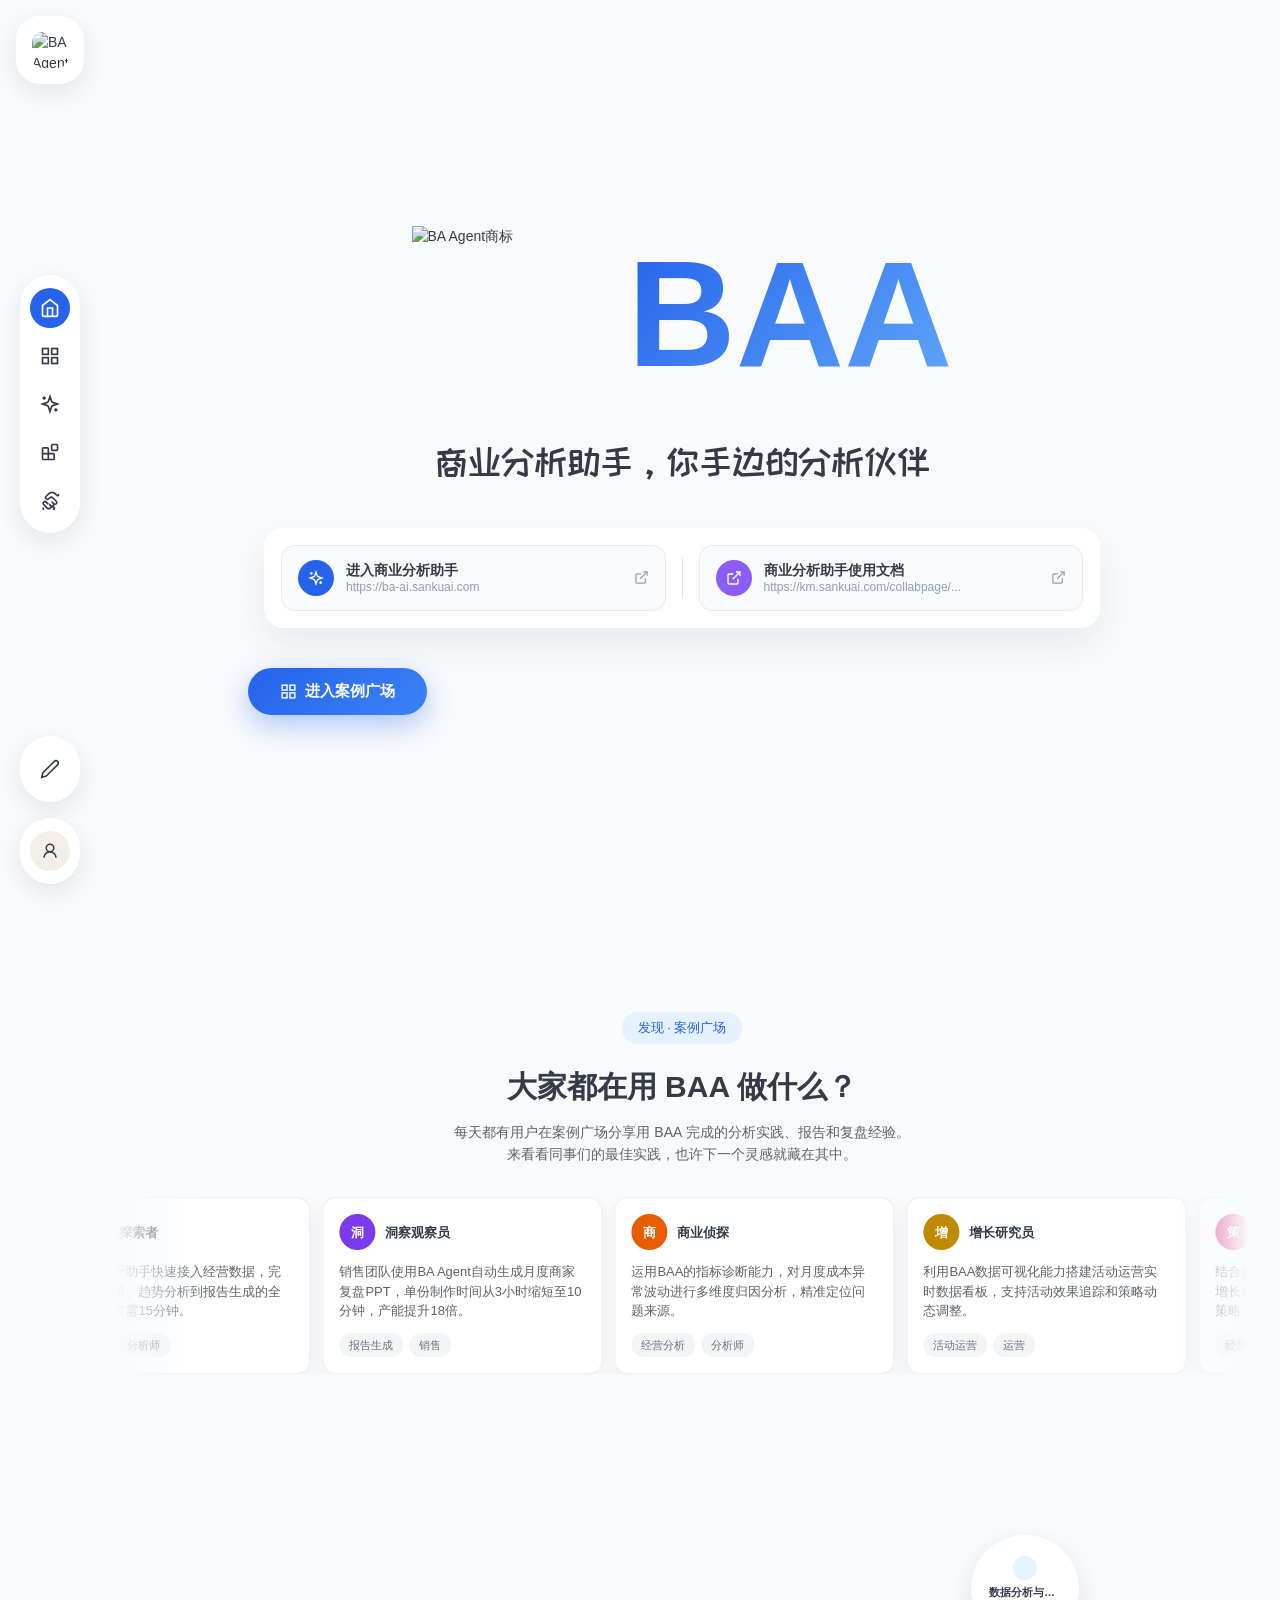
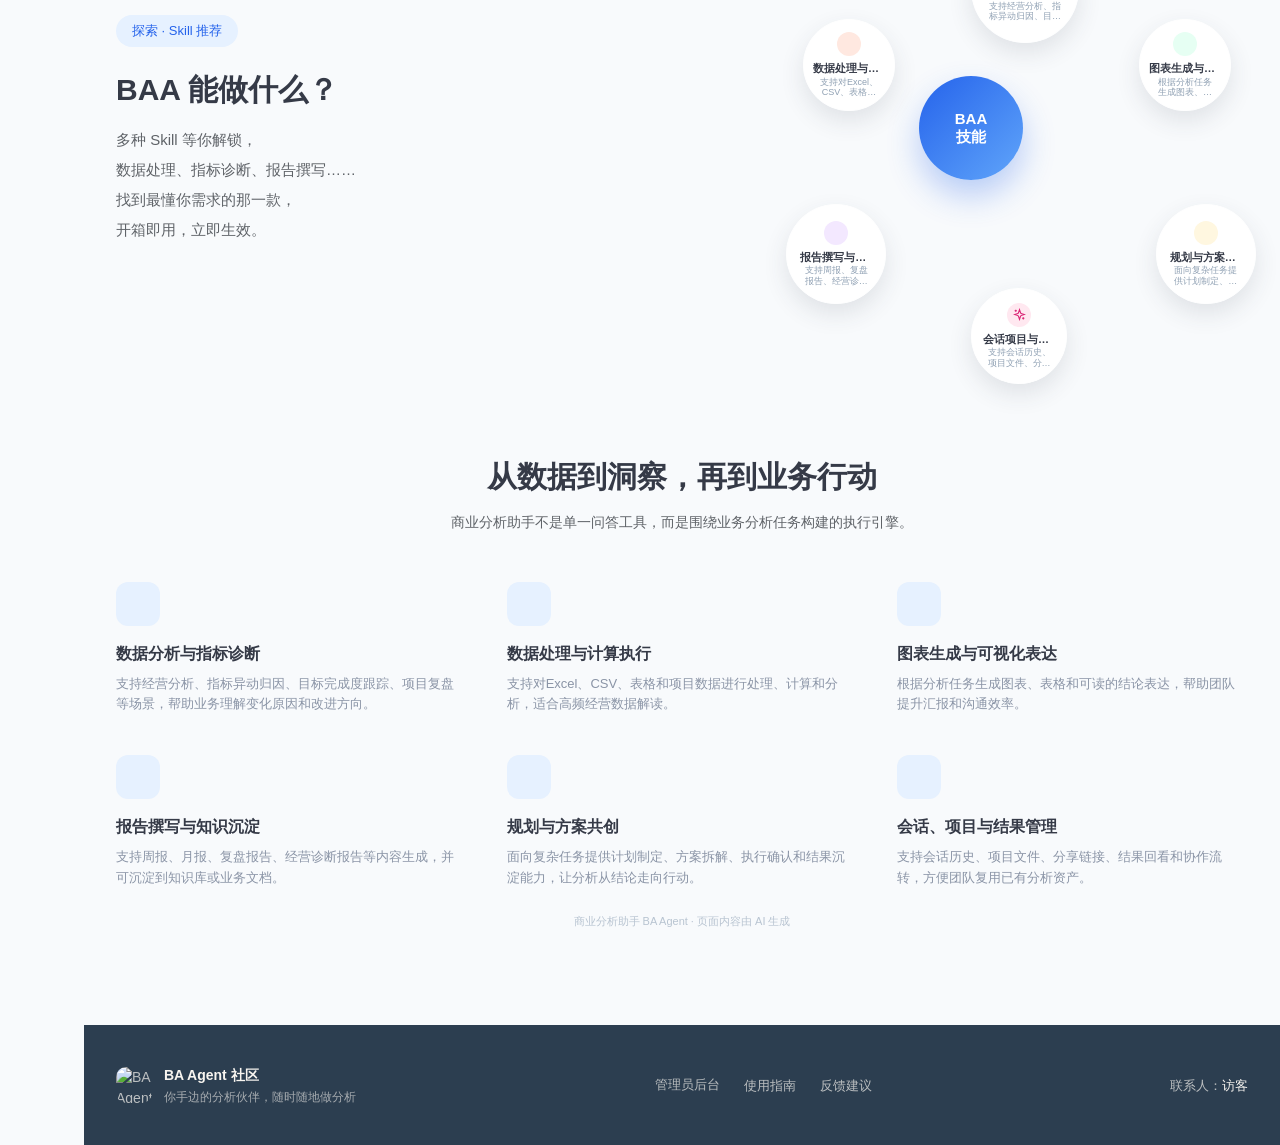
==== ba-agent-community.html @ bbf2e32c "AI社区初版 上传初版无鉴权AI社区，有细节待打磨" ====
<!DOCTYPE html>
<html lang="zh-CN">
<head>
  <meta charset="UTF-8" />
  <meta name="viewport" content="width=device-width, initial-scale=1, maximum-scale=1, user-scalable=no" />
  <title>BA Agent · AI社区</title>
  <link rel="preconnect" href="https://fonts.googleapis.com">
  <link rel="preconnect" href="https://fonts.gstatic.com" crossorigin>
  <link href="https://fonts.googleapis.com/css2?family=ZCOOL+KuaiLe&display=swap" rel="stylesheet">
<style>
*,*::before,*::after{box-sizing:border-box;margin:0;padding:0}
:root{--bg:#F8FAFC;--bg-card:#FAF8F5;--text:#353A47;--text-secondary:#8FA0B3;--text-muted:#B8C4D1;--text-light:#8BA4C0;--text-gray:#5F6368;--text-dark-gray:#8D9DB0;--primary:#2563EB;--primary-hover:#1D4ED8;--primary-light:#E6F1FF;--accent-gold:#E6B388;--border-light:rgba(53,58,71,0.08);--border-input:#DFE4EA;--footer-bg:#2C3E50;--sidebar-w:68px;--sidebar-hover:150px;--max-w:1200px}
html{scroll-behavior:smooth}
body{font-family:-apple-system,BlinkMacSystemFont,'Segoe UI','PingFang SC','Hiragino Sans GB','Microsoft YaHei',sans-serif;background:var(--bg);color:var(--text);min-height:100vh;font-size:14px;line-height:1.5}
a{text-decoration:none;color:inherit}img{max-width:100%;display:block}
button{cursor:pointer;font-family:inherit;border:none;background:none;font-size:inherit;padding:0;color:inherit}
input,select,textarea{font-family:inherit;outline:none}
svg{flex-shrink:0}

/* Sidebar */
.sidebar{position:fixed;left:16px;top:16px;bottom:16px;z-index:50;width:var(--sidebar-w);transition:width .2s cubic-bezier(.4,0,.2,1)}
.sidebar:hover{width:var(--sidebar-hover)}
.sidebar-inner{display:flex;flex-direction:column;height:100%}
.sl-box{display:flex;height:68px;align-items:center;justify-content:center;overflow:hidden;border-radius:24px;border:1px solid #fff;background:#fff;padding:0 12px;box-shadow:0 8px 24px rgba(53,58,71,.1);transition:justify-content .2s}
.sidebar:hover .sl-box{justify-content:flex-start}
.sl-box img{width:36px;height:36px;border-radius:10px;object-fit:cover;flex-shrink:0}
.sl-box span{margin-left:0;max-width:0;overflow:hidden;white-space:nowrap;font-size:14px;font-weight:600;color:var(--text);opacity:0;transition:all .2s cubic-bezier(.4,0,.2,1)}
.sidebar:hover .sl-box span{margin-left:12px;max-width:80px;opacity:1}
.sn-wrap{flex:1;display:flex;align-items:center;padding:0 4px}
.sn-inner{width:100%;border-radius:40px;border:1px solid #fff;background:#fff;padding:8px 4px;box-shadow:0 8px 24px rgba(53,58,71,.1)}
.sn-item{display:flex;height:48px;width:100%;align-items:center;justify-content:center;overflow:hidden;border-radius:999px;padding:0 6px;transition:all .2s cubic-bezier(.4,0,.2,1);cursor:pointer;gap:0}
.sn-item:hover{background:#F3EFE8}
.sidebar:hover .sn-item{justify-content:flex-start;gap:12px}
.sn-ic{display:flex;width:40px;height:40px;flex-shrink:0;align-items:center;justify-content:center;border-radius:999px;transition:all .2s}
.sn-ic.act{background:var(--primary);color:#fff}
.sn-ic.ina{background:transparent;color:var(--text)}
.sn-lb{overflow:hidden;white-space:nowrap;font-size:14px;opacity:0;max-width:0;transition:all .2s cubic-bezier(.4,0,.2,1)}
.sidebar:hover .sn-lb{opacity:1;max-width:86px}
.sn-lb.act{color:var(--text)}
.sn-lb.ina{color:var(--text);opacity:.6}
.sb-bot{padding:12px 4px 0}
.sb-bb{border-radius:999px;border:1px solid #fff;background:#fff;padding:8px;box-shadow:0 8px 24px rgba(53,58,71,.1)}
.sb-bbtn{display:flex;height:48px;width:100%;align-items:center;justify-content:center;overflow:hidden;border-radius:999px;padding:0 6px;transition:all .2s cubic-bezier(.4,0,.2,1);gap:0}
.sb-bbtn:hover{background:#F3EFE8}
.sidebar:hover .sb-bbtn{justify-content:flex-start;gap:12px}
.sb-bic{display:flex;width:40px;height:40px;flex-shrink:0;align-items:center;justify-content:center;border-radius:999px;background:transparent;color:var(--text)}
.sb-blb{overflow:hidden;white-space:nowrap;font-size:14px;color:var(--text);opacity:0;max-width:0;transition:all .2s cubic-bezier(.4,0,.2,1)}
.sidebar:hover .sb-blb{opacity:.6;max-width:86px}
.sb-ub{border-radius:999px;border:1px solid #fff;background:#fff;padding:8px;box-shadow:0 8px 24px rgba(53,58,71,.1)}
.sb-ubtn{display:flex;height:48px;width:100%;align-items:center;justify-content:center;overflow:hidden;border-radius:999px;padding:0 4px;transition:all .2s cubic-bezier(.4,0,.2,1);gap:0}
.sb-ubtn:hover{background:#F3EFE8}
.sidebar:hover .sb-ubtn{justify-content:flex-start;gap:12px}
.sb-uav{display:flex;width:40px;height:40px;flex-shrink:0;align-items:center;justify-content:center;overflow:hidden;border-radius:999px;background:#F3EFE8;color:var(--text)}
.sb-unm{overflow:hidden;white-space:nowrap;font-size:14px;color:var(--text);opacity:0;max-width:0;transition:all .2s cubic-bezier(.4,0,.2,1)}
.sidebar:hover .sb-unm{opacity:1;max-width:86px}

/* Main */
.main{margin-left:calc(var(--sidebar-w) + 16px);min-height:100vh;padding:32px;transition:margin-left .2s cubic-bezier(.4,0,.2,1)}
.sidebar:hover ~ .main,.main.shift{margin-left:calc(var(--sidebar-hover) + 16px)}
.container{max-width:var(--max-w);margin:0 auto}

/* Layout */
.page{display:none}
.page.active{display:block}
#page-home{min-height:100vh;position:relative;margin-left:calc(var(--sidebar-w) + 16px);padding:0 32px 96px;transition:margin-left .2s}
.sidebar:hover ~ #page-home{ margin-left:calc(var(--sidebar-hover) + 16px)}

/* Btn */
.btn{display:inline-flex;align-items:center;gap:8px;height:40px;border-radius:8px;padding:0 16px;font-size:14px;font-weight:500;white-space:nowrap;transition:all .2s;cursor:pointer}
.btn-pri{background:var(--primary);color:#fff}
.btn-pri:hover{background:var(--primary-hover)}
.btn-drk{background:#353A47;color:#fff}
.btn-drk:hover{background:#4A4F5C}
.btn-gh{background:transparent;color:var(--text);border:1px solid var(--border-input)}
.btn-gh:hover{background:#F1F3F6}
.btn-big{height:auto;padding:10px 24px;border-radius:999px}

/* Header */
.hdr{display:flex;align-items:center;min-height:80px;flex-direction:column;gap:16px;margin-bottom:20px;border-radius:16px;padding:24px}
@media(min-width:768px){.hdr{flex-direction:row;justify-content:space-between}}
.hdr-l{flex:1}
.hdr-ac{display:block;height:2px;width:80px;background:var(--primary);margin-bottom:12px;border-radius:1px}
.hdr-title{font-size:24px;font-weight:600;line-height:1.3;color:#2C3E50}
.hdr-sub{font-size:14px;color:var(--text);opacity:.7;margin-top:4px}
.hdr-acts{display:flex;align-items:center;gap:12px;width:100%;max-width:560px}
.sf{position:relative;flex:1;max-width:320px}
.sf input{height:40px;width:100%;border-radius:8px;border:1px solid var(--border-input);background:#fff;padding:0 16px 0 44px;font-size:14px;color:var(--text);transition:all .2s}
.sf input:focus{border-color:rgba(44,62,80,.4)}
.sf input::placeholder{color:var(--text-muted)}
.sf-ic{position:absolute;left:16px;top:50%;transform:translateY(-50%);color:var(--text-dark-gray);pointer-events:none}

/* Banner Row */
.br{display:flex;flex-direction:column;gap:16px;margin-bottom:24px}
@media(min-width:1024px){.br{flex-direction:row}}
.bm{position:relative;height:200px;flex:1;overflow:hidden;border-radius:12px;background:linear-gradient(135deg,#2C3E50,#33465A,#1F2D3A);padding:24px;box-shadow:0 16px 36px rgba(44,62,80,.28)}
@media(min-width:1024px){.bm{flex:0 0 68%}}
.bc{display:flex;align-items:center;height:100%;gap:24px;cursor:pointer}
.bt{display:flex;height:100%;width:60%;flex-direction:column;justify-content:center;gap:10px;padding:8px 0}
.bta{display:inline-flex;width:fit-content;align-items:center;border-radius:20px;background:rgba(255,255,255,.15);padding:4px 12px;font-size:12px;font-weight:500;color:#fff}
.btt{font-size:20px;font-weight:600;line-height:1.4;color:#fff;overflow:hidden;text-overflow:ellipsis;white-space:nowrap}
.bts{font-size:13px;line-height:1.6;color:rgba(255,255,255,.75);overflow:hidden;display:-webkit-box;-webkit-line-clamp:2;-webkit-box-orient:vertical}
.btb{display:inline-flex;align-items:center;gap:6px;height:32px;width:fit-content;border-radius:8px;background:#fff;padding:0 14px;font-size:12px;font-weight:500;color:#2C3E50;transition:all .2s}
.btb:hover{background:rgba(255,255,255,.9)}
.biw{height:100%;width:40%;flex-shrink:0}
.bi{border-radius:8px;width:100%;height:100%;object-fit:cover}
.bnv{position:absolute;top:50%;transform:translateY(-50%);border-radius:999px;background:rgba(255,255,255,.15);padding:8px;color:#fff;opacity:0;transition:all .2s}
.bm:hover .bnv{opacity:1}
.bnv:hover{background:rgba(255,255,255,.25)}
.bds{position:absolute;bottom:12px;left:50%;transform:translateX(-50%);display:flex;gap:6px;align-items:center}
.bd{height:6px;border-radius:999px;transition:all .2s;cursor:pointer}
.bd.act{width:20px;background:#fff}
.bd.ina{width:6px;background:rgba(255,255,255,.4)}
.bempt{display:flex;height:100%;align-items:center;justify-content:center;font-size:14px;color:rgba(255,255,255,.6)}

/* News */
.np{position:relative;height:200px;display:flex;flex-direction:column;overflow:hidden;border-radius:12px;background:var(--bg-card);padding:16px;box-shadow:0 8px 24px rgba(53,58,71,.06)}
@media(min-width:1024px){.np{flex:0 0 32%}}
.nh{display:flex;align-items:center;gap:8px;margin-bottom:8px}
.nh h2{font-size:14px;font-weight:600;color:var(--text)}
.nb{flex:1;display:flex;flex-direction:column;justify-content:space-between;cursor:pointer;transition:opacity .3s;text-align:left;width:100%}
.nt{font-size:13px;font-weight:600;line-height:1.4;color:var(--text);display:-webkit-box;-webkit-line-clamp:2;-webkit-box-orient:vertical;overflow:hidden}
.ns{font-size:11px;line-height:1.6;color:var(--text-secondary);margin-top:6px;display:-webkit-box;-webkit-line-clamp:2;-webkit-box-orient:vertical;overflow:hidden}
.nf{display:flex;align-items:center;justify-content:space-between;margin-top:8px}
.nd{font-size:10px;color:var(--text-muted)}
.nl{display:inline-flex;align-items:center;gap:4px;font-size:11px;font-weight:500;color:var(--primary)}
.nn{position:absolute;top:50%;transform:translateY(-50%);border-radius:999px;background:#fff;padding:6px;color:var(--text-gray);box-shadow:0 4px 12px rgba(53,58,71,.12);opacity:0;transition:all .2s}
.np:hover .nn{opacity:1}
.nn:hover{color:var(--primary)}
.nds{display:flex;align-items:center;justify-content:center;gap:6px;margin-top:8px}
.ndot{height:6px;border-radius:999px;transition:all .2s;cursor:pointer}
.ndot.act{width:20px;background:var(--primary)}
.ndot.ina{width:6px;background:#D8E2EF}
.ndot.ina:hover{background:var(--text-muted)}
.nempt{display:flex;flex:1;align-items:center;justify-content:center;font-size:12px;color:var(--text-light)}

/* Section Card */
.sc{border-radius:16px;background:var(--bg-card);padding:16px;box-shadow:0 8px 24px rgba(53,58,71,.06)}
.sh{display:flex;align-items:center;gap:8px;margin-bottom:12px}
.sh h2{font-size:15px;font-weight:600;color:var(--text)}
.sm{display:inline-flex;align-items:center;gap:4px;font-size:12px;color:var(--text-light);transition:color .2s;cursor:pointer;margin-left:auto}
.sm:hover{color:var(--text-gray)}

/* Audience Tabs */
.at{display:flex;align-items:center;border-bottom:1px solid var(--border-light)}
.atab{position:relative;padding:10px 16px;font-size:14px;font-weight:600;color:var(--text-dark-gray);transition:color .2s;cursor:pointer}
.atab:hover{color:var(--text)}
.atab.act{color:var(--primary)}
.ati{position:absolute;left:0;right:0;bottom:-1px;height:2px;border-radius:999px;background:var(--primary)}

/* Filter Rows */
.fr{display:flex;flex-wrap:wrap;align-items:center;gap:6px;padding:12px 0;border-bottom:1px solid var(--border-light)}
.fl{font-size:12px;color:var(--text-dark-gray);margin-right:4px;flex-shrink:0}
.ft{padding:4px 12px;border-radius:20px;font-size:12px;transition:all .2s;cursor:pointer}
.ft.act{background:var(--primary);color:#fff;border:1px solid transparent}
.ft.ina{border:1px solid rgba(53,58,71,.2);background:var(--bg);color:var(--text)}
.ft.ina:hover{border-color:var(--primary)}
.sr2{display:flex;align-items:center;gap:0;font-size:12px;margin-left:auto}
.sb2{display:inline-flex;align-items:center;gap:4px;padding:4px 10px;border-bottom:2px solid transparent;transition:all .2s;cursor:pointer}
.sb2.act{border-color:var(--primary);color:var(--primary)}
.sb2.ina{border-color:transparent;color:var(--text-dark-gray)}
.sb2.ina:hover{color:var(--text)}
.ss{width:1px;height:16px;background:#E5E5E5}

/* Case Grid */
.cg{display:grid;gap:12px;margin-top:16px}
@media(min-width:640px){.cg{grid-template-columns:repeat(2,1fr)}}
@media(min-width:1280px){.cg{grid-template-columns:repeat(3,1fr)}}
.cc{border-radius:12px;border:1px solid var(--border-light);background:#fff;padding:12px;cursor:pointer;transition:all .2s}
.cc:hover{transform:translateY(-2px);border-color:var(--accent-gold);box-shadow:0 10px 20px rgba(230,179,136,.18)}
.cct{display:flex;align-items:center;justify-content:space-between;gap:8px;margin-bottom:8px}
.crr{display:inline-flex;flex-wrap:wrap;align-items:center;gap:6px;font-size:11px}
.cr{padding:2px 8px;border-radius:999px;font-weight:600}
.ccat{padding:2px 8px;border-radius:999px;font-size:10px;font-weight:500}
.ctit{font-size:15px;font-weight:600;line-height:1.4;color:var(--text);overflow:hidden;display:-webkit-box;-webkit-line-clamp:2;-webkit-box-orient:vertical}
.csum{font-size:12px;line-height:1.5;color:var(--text-secondary);margin-top:6px;overflow:hidden;display:-webkit-box;-webkit-line-clamp:2;-webkit-box-orient:vertical}
.cv{display:inline-block;margin-top:6px;padding:2px 8px;border-radius:999px;font-size:10px;font-weight:500}
.cf{display:flex;align-items:center;justify-content:space-between;margin-top:12px;padding-top:8px;border-top:1px solid #E8EDF3;font-size:11px;color:var(--text-muted)}
.ca{display:inline-flex;align-items:center;gap:6px}
.cav{display:flex;width:24px;height:24px;flex-shrink:0;align-items:center;justify-content:center;border-radius:999px;border:1px solid #E1E7EF;background:#EEF2F7;color:#4F6074;font-size:10px}
.can{color:#6E7F95;overflow:hidden;text-overflow:ellipsis;white-space:nowrap}
.cs2{display:inline-flex;align-items:center;gap:8px}

/* FDE */
.fdel{display:flex;flex-direction:column;gap:16px;margin-top:16px}
.fdec{display:flex;flex-direction:column;overflow:hidden;border-radius:14px;border:1px solid var(--border-light);background:#fff;box-shadow:0 2px 8px rgba(53,58,71,.06);transition:all .2s;cursor:pointer}
.fdec:hover{transform:translateY(-2px);border-color:var(--accent-gold);box-shadow:0 10px 20px rgba(230,179,136,.18)}
@media(min-width:640px){.fdec{flex-direction:row}}
.fdiw{display:flex;flex-shrink:0;align-items:center;justify-content:center;background:#F6F7F9;padding:16px}
@media(min-width:640px){.fdiw{width:420px}}
.fdi{max-height:320px;width:100%;object-fit:contain}
.fdb{display:flex;flex:1;flex-direction:column;justify-content:center;padding:20px}
.fdb h3{font-size:17px;font-weight:600;color:var(--text)}
.fdb p{font-size:13px;line-height:1.6;color:var(--text-secondary);margin-top:8px}

/* Content Sidebar */
.cs{display:grid;grid-template-columns:1fr;gap:16px;margin-top:24px;scroll-margin-top:32px}
@media(min-width:1280px){.cs{grid-template-columns:1fr 280px}}

/* Leaderboard */
.lbt{display:flex;align-items:center;border-radius:10px;background:#F0ECE4;padding:4px;font-size:12px;margin-bottom:12px}
.lbtb{flex:1;padding:6px;text-align:center;border-radius:8px;transition:all .2s;cursor:pointer}
.lbtb.act{background:var(--primary);color:#fff}
.lbtb.ina{color:var(--text-gray)}
.lbtb.ina:hover{color:var(--primary)}
.lbl{display:flex;flex-direction:column;gap:10px}
.lbi{display:flex;align-items:center;gap:10px;padding:6px;border-radius:10px;cursor:pointer;transition:background .2s}
.lbi:hover{background:#fff}
.lbr{display:flex;width:20px;height:20px;flex-shrink:0;align-items:center;justify-content:center;border-radius:999px;font-size:11px;font-weight:600}
.lbr.gold{background:var(--accent-gold);color:#fff}
.lbr.silver{background:var(--text-muted);color:#fff}
.lbr.br{background:#C9A47E;color:#fff}
.lbr.nm{background:#EEF2F7;color:var(--text-dark-gray)}
.lbti{font-size:12px;color:var(--text);overflow:hidden;text-overflow:ellipsis;white-space:nowrap;flex:1;min-width:0}
.lbv{display:inline-flex;align-items:center;gap:4px;font-size:11px;color:var(--text-muted);flex-shrink:0}
.lba{display:flex;width:24px;height:24px;flex-shrink:0;align-items:center;justify-content:center;overflow:hidden;border-radius:999px;border:1px solid #E1E7EF;background:#EEF2F7;font-size:10px;font-weight:600;color:#4F6074}
.lban{font-size:12px;color:var(--text);overflow:hidden;text-overflow:ellipsis;white-space:nowrap;flex:1;min-width:0}

/* Skill */
.skcw{overflow-x:auto;overflow-y:hidden;scrollbar-width:none;position:relative;width:100%}
.skcw::-webkit-scrollbar{display:none}
.skt{display:flex;width:max-content;gap:12px;transition:transform .1s linear}
.skc{width:260px;flex-shrink:0;border-radius:12px;border:1px solid var(--border-light);background:#fff;padding:12px;text-align:left;transition:all .2s;cursor:pointer}
.skc:hover{transform:translateY(-2px);border-color:var(--primary);box-shadow:0 10px 20px rgba(37,99,235,.12)}
.ski{display:flex;width:32px;height:32px;align-items:center;justify-content:center;border-radius:8px}
.skn{font-size:14px;font-weight:600;color:var(--text);margin-top:8px}
.skd{font-size:12px;line-height:1.4;color:var(--text-secondary);margin-top:4px;overflow:hidden;display:-webkit-box;-webkit-line-clamp:2;-webkit-box-orient:vertical}
.skf{display:flex;align-items:center;justify-content:flex-end;margin-top:12px;padding-top:8px;border-top:1px solid #E8EDF3;font-size:11px;color:var(--text-muted)}

/* Plugin */
.psub{text-align:center;font-size:20px;font-weight:600;color:#5F6DFF;margin-bottom:12px}
.prow{display:flex;flex-direction:column;gap:12px}
@media(min-width:640px){.prow{flex-direction:row}}
.pc{flex:1;display:flex;flex-direction:column;border-radius:14px;border:1px solid rgba(53,58,71,.06);background:#fff;padding:20px;box-shadow:0 2px 8px rgba(53,58,71,.06)}
.ph{display:flex;align-items:center;gap:16px}
.piw{display:flex;flex-direction:column;align-items:center;gap:8px;flex-shrink:0}
.pib{display:flex;width:44px;height:44px;align-items:center;justify-content:center;overflow:hidden;border-radius:999px;background:#fff;box-shadow:0 2px 6px rgba(53,58,71,.12)}
.pib img{width:100%;height:100%;object-fit:cover}
.pn{white-space:nowrap;font-size:13px;font-weight:600;color:#2C3E50}
.pts{display:flex;flex:1;flex-wrap:wrap;align-content:center;align-items:center;gap:8px}
.pt{white-space:nowrap;padding:6px 12px;border-radius:20px;font-size:12px;font-weight:500;background:rgba(230,179,136,.15);color:var(--accent-gold-hover)}
.pd{font-size:12px;line-height:1.4;color:#8B95A5;margin-top:12px}
.pb2{margin-top:16px;display:inline-flex;height:36px;width:100%;align-items:center;justify-content:center;border-radius:8px;background:var(--primary);font-size:13px;font-weight:500;color:#fff;transition:background .2s}
.pb2:hover{background:var(--primary-hover)}

/* Cooperation */
.cit{text-align:center;font-size:20px;font-weight:600;color:var(--text);margin-bottom:4px}
.cst{text-align:center;font-size:13px;color:var(--text-secondary);margin-bottom:24px}
.cog{display:grid;grid-template-columns:1fr;gap:16px}
@media(min-width:640px){.cog{grid-template-columns:repeat(2,1fr)}}
@media(min-width:1280px){.cog{grid-template-columns:repeat(4,1fr)}}
.coc{position:relative;border-radius:14px;border:1px solid var(--border-light);background:#fff;padding:32px 16px 16px;transition:all .2s;text-align:center}
.coc:hover{transform:translateY(-2px);box-shadow:0 10px 20px rgba(37,99,235,.1)}
.coc.fed{border-color:var(--primary);box-shadow:0 10px 20px rgba(37,99,235,.1)}
.cot{position:absolute;left:50%;top:0;transform:translate(-50%,-50%);white-space:nowrap;border-radius:999px;background:var(--primary);padding:4px 12px;font-size:11px;font-weight:500;color:#fff}
.coi{margin:0 auto;display:flex;width:40px;height:40px;align-items:center;justify-content:center;border-radius:999px;background:var(--primary-light);color:var(--primary)}
.cotit{font-size:15px;font-weight:600;color:var(--text);margin-top:12px}
.cod{font-size:12px;line-height:1.4;color:var(--text-secondary);margin-top:8px}
.codr{margin-top:16px;padding-top:12px;border-top:1px solid #E8EDF3;display:flex;flex-direction:column;gap:8px}
.cdl{display:flex;align-items:center;justify-content:space-between;font-size:12px}
.cdll{color:var(--text-muted)}
.cdlv{font-weight:500;color:var(--text)}

/* Access */
.asec{margin-top:24px;padding-top:24px;border-top:1px solid #E8EDF3}
.ash{display:flex;align-items:center;gap:8px;margin-bottom:12px}
.ash h3{font-size:14px;font-weight:600;color:var(--text)}
.ag{display:grid;grid-template-columns:1fr;gap:16px}
@media(min-width:768px){.ag{grid-template-columns:repeat(2,1fr)}}
.ac{border-radius:14px;border:1px solid var(--border-light);background:#fff;padding:16px;transition:all .2s}
.ac:hover{transform:translateY(-2px);box-shadow:0 10px 20px rgba(37,99,235,.08)}
.ach{display:flex;align-items:center;gap:10px}
.aci{display:flex;width:36px;height:36px;flex-shrink:0;align-items:center;justify-content:center;border-radius:10px;background:var(--primary-light);color:var(--primary)}
.actit{font-size:16px;font-weight:700;color:var(--text)}
.afl{font-size:11px;font-weight:500;color:var(--text-muted);margin-top:12px}
.afv{font-size:12px;line-height:1.4;color:var(--text-gray);margin-top:4px}
.aft{display:flex;flex-wrap:wrap;gap:6px;margin-top:6px}
.aftg{border-radius:999px;background:var(--bg);padding:4px 10px;font-size:11px;color:var(--text-gray)}

/* Footer */
.fo{display:flex;align-items:center;height:120px;background:var(--footer-bg);padding:0 32px;color:rgba(248,245,240,.7)}
.fi{display:flex;align-items:center;justify-content:space-between;width:100%;max-width:var(--max-w);margin:0 auto}
.fb{display:flex;align-items:center;gap:12px}
.flg{width:36px;height:36px;border-radius:10px;object-fit:cover}
.fbt p:first-child{font-size:14px;font-weight:600;color:#F8F5F0}
.fbt p:last-child{font-size:12px;color:rgba(248,245,240,.6);margin-top:2px}
.flk{display:flex;align-items:center;gap:24px;font-size:13px}
.flk a,.flk button{transition:color .2s;cursor:pointer}
.flk a:hover,.flk button:hover{color:#F8F5F0}
.fct{font-size:13px}
.fct span{color:#F8F5F0}

/* Form */
.fg{margin-bottom:16px}
.fg label{display:block;font-size:14px;font-weight:500;color:var(--text);margin-bottom:6px}
.fg .rq{color:#FF4D4F}
.fg input,.fg textarea,.fg select{width:100%;padding:10px 14px;border:1px solid var(--border-input);border-radius:10px;font-size:14px;color:var(--text);transition:border-color .2s}
.fg input:focus,.fg textarea:focus,.fg select:focus{border-color:var(--primary)}
.fg textarea{min-height:80px;resize:vertical}
.dog{display:flex;flex-wrap:wrap;gap:8px;margin-top:8px}

/* Dialog */
.do{position:fixed;inset:0;background:rgba(0,0,0,.5);z-index:200;display:flex;align-items:center;justify-content:center;opacity:0;pointer-events:none;transition:opacity .3s}
.do.open{opacity:1;pointer-events:auto}
.di{background:#fff;border-radius:16px;max-width:600px;width:90%;max-height:85vh;overflow-y:auto;padding:24px}
.dt{font-size:18px;font-weight:600;color:var(--text);margin-bottom:4px}
.dd{font-size:13px;color:var(--text-secondary);margin-bottom:20px}
.dac{display:flex;gap:12px;margin-top:16px}
.dac button{flex:1;justify-content:center}

/* Loading & Empty */
.load{display:flex;align-items:center;justify-content:center;padding:64px 0;color:var(--text-light);font-size:14px;gap:8px}
.spin{width:20px;height:20px;border:2px solid var(--border);border-top-color:var(--primary);border-radius:50%;animation:sp .8s linear infinite}
@keyframes sp{to{transform:rotate(360deg)}}
.emp{padding:64px 0;text-align:center;font-size:14px;color:var(--text-light)}

/* Animations */
@keyframes ff{0%,100%{transform:rotate(-3deg) scale(1);opacity:.92}50%{transform:rotate(3deg) scale(1.16);opacity:1}}
@keyframes eb{0%,45%,100%{transform:scaleY(1)}50%{transform:scaleY(.12)}60%{transform:scaleY(1)}}
.aff{animation:ff .85s ease-in-out infinite;transform-origin:center bottom}
.aeb{animation:eb 1.6s ease-in-out infinite;transform-origin:center center}

/* Home page */
.home-main{position:relative;z-index:2}
.hm-content{display:flex;min-height:100vh;width:100%;flex-direction:column;align-items:center;justify-content:center;padding-top:40px}
.hm-logo{display:flex;align-items:center;justify-content:center;gap:32px}
@media(min-width:640px){.hm-logo{gap:40px}}
.hm-img{width:128px;height:128px;object-fit:contain;animation:hmf 3.6s ease-in-out infinite}
@media(min-width:640px){.hm-img{width:176px;height:176px}}
@keyframes hmf{0%,100%{transform:translateY(0)}50%{transform:translateY(-14px)}}
.hm-baa{
  font-size:110px;font-weight:900;line-height:1;
  background:linear-gradient(135deg,#2563EB,#60A5FA);
  -webkit-background-clip:text;
  -webkit-text-fill-color:transparent;
  background-clip:text;
  animation:hmf 3.6s ease-in-out infinite;
  animation-delay:.15s;
  font-family:'Arial Rounded MT Bold','PingFang SC',sans-serif
}
@media(min-width:640px){.hm-baa{font-size:150px}}
.hm-tagline{
  margin-top:32px;text-align:center;font-size:30px;color:var(--text);
  font-family:'ZCOOL KuaiLe','PingFang SC','Microsoft YaHei',sans-serif
}
@media(min-width:640px){.hm-tagline{font-size:36px}}
.hm-actions{margin-top:40px;width:100%;max-width:var(--max-w);padding:0 16px}
.hm-card{border-radius:20px;border:1px solid #fff;background:rgba(255,255,255,.8);padding:16px;box-shadow:0 16px 36px rgba(53,58,71,.08);backdrop-filter:blur(4px)}
.hm-card-inner{display:flex;flex-direction:column;gap:12px}
@media(min-width:640px){.hm-card-inner{flex-direction:row;align-items:center;justify-content:space-between;gap:16px}}
.hm-act{display:flex;flex:1;align-items:center;gap:12px;border-radius:14px;border:1px solid var(--border-light);background:var(--bg);padding:14px 16px;text-align:left;transition:all .2s;cursor:pointer}
.hm-act:hover{border-color:var(--primary);background:var(--primary-light)}
.hm-act-icon{display:flex;width:36px;height:36px;flex-shrink:0;align-items:center;justify-content:center;border-radius:999px;color:#fff}
.hm-act-text{min-width:0;flex:1}
.hm-act-text span:first-child{display:block;font-size:14px;font-weight:600;color:var(--text)}
.hm-act-text span:last-child{display:block;font-size:12px;color:var(--text-secondary);overflow:hidden;text-overflow:ellipsis;white-space:nowrap}
.hm-sep{display:none;width:1px;height:40px;background:#E5E5E5}
@media(min-width:640px){.hm-sep{display:block}}
.hm-enter-btn{
  display:inline-flex;align-items:center;gap:8px;margin-top:40px;
  border-radius:999px;
  background:linear-gradient(135deg,#2563EB,#3B82F6);
  padding:14px 32px;
  font-size:15px;font-weight:600;color:#fff;
  box-shadow:0 10px 28px rgba(37,99,235,.35);
  transition:all .2s;cursor:pointer
}
.hm-enter-btn:hover{transform:translateY(-2px);box-shadow:0 14px 32px rgba(37,99,235,.45)}
.hm-section{width:100%;max-width:var(--max-w);padding:112px 0 32px;text-align:center}
.hm-badge{display:inline-flex;align-items:center;border-radius:999px;background:var(--primary-light);padding:6px 16px;font-size:13px;font-weight:500;color:var(--primary)}
.hm-h2{font-size:26px;font-weight:700;color:var(--text);margin-top:20px}
@media(min-width:640px){.hm-h2{font-size:30px}}
.hm-p{margin:12px auto 0;max-width:600px;font-size:14px;line-height:1.6;color:var(--text-gray)}
.hm-case-scroll{position:relative;margin-top:32px;overflow:hidden;-webkit-mask-image:linear-gradient(90deg,transparent 0%,#000 8%,#000 92%,transparent 100%);mask-image:linear-gradient(90deg,transparent 0%,#000 8%,#000 92%,transparent 100%)}
.hm-case-track{display:flex;gap:12px;width:max-content;transition:transform .1s linear}
.hm-cc{width:280px;flex-shrink:0;display:flex;flex-direction:column;border-radius:14px;border:1px solid var(--border-light);background:rgba(255,255,255,.9);padding:16px;text-align:left;box-shadow:0 8px 20px rgba(53,58,71,.06);transition:all .2s;cursor:pointer}
.hm-cc:hover{transform:translateY(-2px);border-color:var(--primary);box-shadow:0 12px 24px rgba(37,99,235,.14)}
.hm-cc-header{display:flex;align-items:center;gap:10px}
.hm-cc-avatar{display:flex;width:36px;height:36px;flex-shrink:0;align-items:center;justify-content:center;border-radius:999px;font-size:13px;font-weight:600;color:#fff}
.hm-cc-name{font-size:13px;font-weight:600;color:var(--text);overflow:hidden;text-overflow:ellipsis;white-space:nowrap;flex:1;min-width:0}
.hm-cc-body{font-size:13px;line-height:1.5;color:var(--text-gray);margin-top:12px;display:-webkit-box;-webkit-line-clamp:3;-webkit-box-orient:vertical;overflow:hidden;flex:1}
.hm-cc-tags{display:flex;flex-wrap:wrap;gap:6px;margin-top:12px}
.hm-cc-tag{border-radius:999px;background:#F3F4F6;padding:4px 10px;font-size:11px;color:#6B7280}

/* Skill orbit */
.hm-skill-section{width:100%;max-width:var(--max-w);padding:112px 0 32px}
.hm-skill-grid{display:grid;grid-template-columns:1fr;align-items:center;gap:40px}
@media(min-width:1024px){.hm-skill-grid{grid-template-columns:1fr 1fr;gap:24px}}
.hm-skill-text{text-align:left}
.hm-skill-body{display:flex;flex-direction:column;gap:6px;margin-top:16px;font-size:15px;line-height:1.6;color:var(--text-gray)}
.hm-orbit{position:relative;margin:0 auto;width:100%;max-width:420px;height:420px}
.hm-orbit-center{position:absolute;left:50%;top:50%;transform:translate(-50%,-50%);display:flex;width:104px;height:104px;flex-direction:column;align-items:center;justify-content:center;border-radius:999px;background:linear-gradient(135deg,#2563EB,#60A5FA);box-shadow:0 16px 32px rgba(37,99,235,.3);color:#fff;text-align:center}
.hm-orbit-center span{font-size:15px;font-weight:700;line-height:1.2}
.hm-orbit-item{position:absolute;display:flex;flex-direction:column;align-items:center;justify-content:center;border-radius:999px;border:1px solid #fff;background:rgba(255,255,255,.95);padding:8px;text-align:center;box-shadow:0 10px 24px rgba(53,58,71,.12);transition:transform .2s;cursor:pointer}
.hm-orbit-item:hover{z-index:10;transform:scale(1.1)!important}
.hm-orbit-icon{display:flex;width:24px;height:24px;flex-shrink:0;align-items:center;justify-content:center;border-radius:999px}
.hm-orbit-name{font-size:11px;font-weight:600;color:var(--text);margin-top:4px;overflow:hidden;text-overflow:ellipsis;white-space:nowrap;max-width:80px;padding:0 4px}
.hm-orbit-desc{font-size:9px;line-height:1.2;color:var(--text-secondary);overflow:hidden;display:-webkit-box;-webkit-line-clamp:2;-webkit-box-orient:vertical;padding:0 6px}

/* Capabilities */
.hm-cap{width:100%;max-width:var(--max-w);padding:64px 0 0}
.hm-cap-grid{display:grid;grid-template-columns:1fr;gap:40px;margin-top:48px}
@media(min-width:640px){.hm-cap-grid{grid-template-columns:repeat(2,1fr)}}
@media(min-width:1024px){.hm-cap-grid{grid-template-columns:repeat(3,1fr)}}
.hm-cap-item{display:flex;flex-direction:column;align-items:flex-start}
.hm-cap-icon{display:flex;width:44px;height:44px;align-items:center;justify-content:center;border-radius:12px;background:var(--primary-light);color:var(--primary)}
.hm-cap-title{font-size:16px;font-weight:600;color:var(--text);margin-top:16px}
.hm-cap-desc{font-size:13px;line-height:1.6;color:#8A94A6;margin-top:8px}
.hm-footnote{margin-top:24px;text-align:center;font-size:11px;color:var(--text-muted)}

/* Responsive */
@media(max-width:768px){
  .sidebar{display:none}
  .main,.page.active{margin-left:0!important;padding:16px!important}
  .hdr{flex-direction:column;align-items:stretch;padding:16px}
  .hdr-acts{flex-direction:column;max-width:100%}
  .sf{max-width:100%}
  .hm-img{width:80px;height:80px}
  .hm-baa{font-size:72px}
  .hm-tagline{font-size:24px}
  #page-home{padding:0 16px 48px}
}
</style>
</head>
<body>

<!-- ===== Icons Sprite (inline SVG) ===== -->
<svg style="display:none" xmlns="http://www.w3.org/2000/svg">
<symbol id="ic-home" viewBox="0 0 24 24" fill="none" stroke="currentColor" stroke-width="2"><path d="m3 9 9-7 9 7v11a2 2 0 0 1-2 2H5a2 2 0 0 1-2-2z"/><polyline points="9 22 9 12 15 12 15 22"/></symbol>
<symbol id="ic-grid" viewBox="0 0 24 24" fill="none" stroke="currentColor" stroke-width="2"><rect x="3" y="3" width="7" height="7"/><rect x="14" y="3" width="7" height="7"/><rect x="3" y="14" width="7" height="7"/><rect x="14" y="14" width="7" height="7"/></symbol>
<symbol id="ic-sparkles" viewBox="0 0 24 24" fill="none" stroke="currentColor" stroke-width="2"><path d="m12 3-1.912 5.813a2 2 0 0 1-1.275 1.275L3 12l5.813 1.912a2 2 0 0 1 1.275 1.275L12 21l1.912-5.813a2 2 0 0 1 1.275-1.275L21 12l-5.813-1.912a2 2 0 0 1-1.275-1.275L12 3Z"/><path d="M5 3v4"/><path d="M19 17v4"/><path d="M3 5h4"/><path d="M17 19h4"/></symbol>
<symbol id="ic-blocks" viewBox="0 0 24 24" fill="none" stroke="currentColor" stroke-width="2"><rect width="7" height="7" x="14" y="3" rx="1"/><path d="M10 21V8a1 1 0 0 0-1-1H4a1 1 0 0 0-1 1v12a1 1 0 0 0 1 1h12a1 1 0 0 0 1-1v-5a1 1 0 0 0-1-1H3"/></symbol>
<symbol id="ic-handshake" viewBox="0 0 24 24" fill="none" stroke="currentColor" stroke-width="2"><path d="m11 17 2 2a1 1 0 1 0 3-3"/><path d="m14 14 2.5 2.5a1 1 0 1 0 3-3l-3.88-3.88a3 3 0 0 0-4.24 0l-.88.88a1 1 0 1 1-3-3l2.81-2.81a5.79 5.79 0 0 1 7.54-.54l.54.54c.6.63 1.32 1.23 2.1 1.74a1 1 0 1 0 1.3-1.48"/><path d="M10 17 7.5 14.5a1 1 0 0 0-3 3l3.88 3.88a3 3 0 0 0 4.24 0l.88-.88a1 1 0 1 1 3 3l-2.81 2.81a5.79 5.79 0 0 1-7.54.54l-.54-.54A7.07 7.07 0 0 1 4 21"/></symbol>
<symbol id="ic-pen" viewBox="0 0 24 24" fill="none" stroke="currentColor" stroke-width="2"><path d="M17 3a2.85 2.83 0 1 1 4 4L7.5 20.5 2 22l1.5-5.5Z"/></symbol>
<symbol id="ic-user" viewBox="0 0 24 24" fill="none" stroke="currentColor" stroke-width="2"><circle cx="12" cy="8" r="5"/><path d="M20 21a8 8 0 0 0-16 0"/></symbol>
<symbol id="ic-search" viewBox="0 0 24 24" fill="none" stroke="currentColor" stroke-width="2"><circle cx="11" cy="11" r="8"/><path d="m21 21-4.35-4.35"/></symbol>
<symbol id="ic-plus" viewBox="0 0 24 24" fill="none" stroke="currentColor" stroke-width="2"><path d="M12 5v14"/><path d="M5 12h14"/></symbol>
<symbol id="ic-mail" viewBox="0 0 24 24" fill="none" stroke="currentColor" stroke-width="2"><rect width="20" height="16" x="2" y="4" rx="2"/><path d="m22 7-8.97 5.7a1.94 1.94 0 0 1-2.06 0L2 7"/></symbol>
<symbol id="ic-chevron-left" viewBox="0 0 24 24" fill="none" stroke="currentColor" stroke-width="2"><path d="m15 18-6-6 6-6"/></symbol>
<symbol id="ic-chevron-right" viewBox="0 0 24 24" fill="none" stroke="currentColor" stroke-width="2"><path d="m9 18 6-6-6-6"/></symbol>
<symbol id="ic-megaphone" viewBox="0 0 24 24" fill="none" stroke="currentColor" stroke-width="2"><path d="m3 11 18-5v12L3 14v-3z"/><path d="M11.6 16.8a3 3 0 1 1-5.8-1.6"/></symbol>
<symbol id="ic-tags" viewBox="0 0 24 24" fill="none" stroke="currentColor" stroke-width="2"><path d="m15 5 6.3 6.3a1 1 0 0 1 0 1.4L10 24"/><path d="M2 11V4a2 2 0 0 1 2-2h7"/></symbol>
<symbol id="ic-trophy" viewBox="0 0 24 24" fill="none" stroke="currentColor" stroke-width="2"><path d="M6 9H4.5a2.5 2.5 0 0 1 0-5H6"/><path d="M18 9h1.5a2.5 2.5 0 0 0 0-5H18"/><path d="M4 22h16"/><path d="M10 14.66V17c0 .55-.47.98-.97 1.21C7.85 18.75 7 20.24 7 22"/><path d="M14 14.66V17c0 .55.47.98.97 1.21C16.15 18.75 17 20.24 17 22"/><path d="M18 2H6v7a6 6 0 0 0 12 0V2Z"/></symbol>
<symbol id="ic-puzzle" viewBox="0 0 24 24" fill="none" stroke="currentColor" stroke-width="2"><path d="M19.439 7.85c-.049.322.059.648.289.878l1.568 1.568c.47.47.706 1.087.706 1.704s-.235 1.233-.706 1.704l-1.611 1.611a.98.98 0 0 1-.837.276c-.47-.07-.802-.48-.968-.925a2.501 2.501 0 1 0-3.214 3.214c.446.166.855.497.925.968a.979.979 0 0 1-.276.837l-1.61 1.611a2.404 2.404 0 0 1-1.705.706 2.404 2.404 0 0 1-1.704-.706l-1.568-1.568a1.026 1.026 0 0 0-.877-.29c-.493.074-.84.504-1.02.968a2.5 2.5 0 1 1-3.237-3.237c.464-.18.894-.527.967-1.02a1.026 1.026 0 0 0-.289-.877l-1.568-1.568A2.404 2.404 0 0 1 1.998 12c0-.617.236-1.234.706-1.704L4.315 8.685a.98.98 0 0 1 .837-.276c.47.07.802.48.968.925a2.501 2.501 0 1 0 3.214-3.214c-.446-.166-.855-.497-.925-.968a.979.979 0 0 1 .276-.837l1.611-1.611a2.404 2.404 0 0 1 1.704-.706c.617 0 1.234.236 1.704.706l1.568 1.568c.23.23.556.338.877.29.493-.074.84-.504 1.02-.969a2.5 2.5 0 1 1 3.237 3.237Z"/></symbol>
<symbol id="ic-workflow" viewBox="0 0 24 24" fill="none" stroke="currentColor" stroke-width="2"><rect width="8" height="8" x="3" y="3" rx="2"/><path d="M7 11v4a2 2 0 0 0 2 2h4"/><rect width="8" height="8" x="13" y="13" rx="2"/></symbol>
<symbol id="ic-message-circle" viewBox="0 0 24 24" fill="none" stroke="currentColor" stroke-width="2"><path d="M7.9 20A9 9 0 1 0 4 16.1L2 22Z"/></symbol>
<symbol id="ic-arrow-right" viewBox="0 0 24 24" fill="none" stroke="currentColor" stroke-width="2"><path d="M5 12h14"/><path d="m12 5 7 7-7 7"/></symbol>
<symbol id="ic-globe" viewBox="0 0 24 24" fill="none" stroke="currentColor" stroke-width="2"><circle cx="12" cy="12" r="10"/><path d="M2 12h20"/><path d="M12 2a15.3 15.3 0 0 1 4 10 15.3 15.3 0 0 1-4 10 15.3 15.3 0 0 1-4-10 15.3 15.3 0 0 1 4-10z"/></symbol>
<symbol id="ic-code2" viewBox="0 0 24 24" fill="none" stroke="currentColor" stroke-width="2"><polyline points="16 18 22 12 16 6"/><polyline points="8 6 2 12 8 18"/></symbol>
<symbol id="ic-box" viewBox="0 0 24 24" fill="none" stroke="currentColor" stroke-width="2"><path d="M21 16V8a2 2 0 0 0-1-1.73l-7-4a2 2 0 0 0-2 0l-7 4A2 2 0 0 0 3 8v8a2 2 0 0 0 1 1.73l7 4a2 2 0 0 0 2 0l7-4A2 2 0 0 0 21 16z"/><polyline points="3.27 6.96 12 12.01 20.73 6.96"/><line x1="12" y1="22.08" x2="12" y2="12"/></symbol>
<symbol id="ic-settings2" viewBox="0 0 24 24" fill="none" stroke="currentColor" stroke-width="2"><circle cx="12" cy="12" r="3"/><path d="M19.4 15a1.65 1.65 0 0 0 .33 1.82l.06.06a2 2 0 0 1 0 2.83 2 2 0 0 1-2.83 0l-.06-.06a1.65 1.65 0 0 0-1.82-.33 1.65 1.65 0 0 0-1 1.51V21a2 2 0 0 1-2 2 2 2 0 0 1-2-2v-.09A1.65 1.65 0 0 0 9 19.4a1.65 1.65 0 0 0-1.82.33l-.06.06a2 2 0 0 1-2.83 0 2 2 0 0 1 0-2.83l.06-.06A1.65 1.65 0 0 0 4.68 15a1.65 1.65 0 0 0-1.51-1H3a2 2 0 0 1-2-2 2 2 0 0 1 2-2h.09A1.65 1.65 0 0 0 4.6 9a1.65 1.65 0 0 0-.33-1.82l-.06-.06a2 2 0 0 1 0-2.83 2 2 0 0 1 2.83 0l.06.06A1.65 1.65 0 0 0 9 4.68a1.65 1.65 0 0 0 1-1.51V3a2 2 0 0 1 2-2 2 2 0 0 1 2 2v.09a1.65 1.65 0 0 0 1 1.51 1.65 1.65 0 0 0 1.82-.33l.06-.06a2 2 0 0 1 2.83 0 2 2 0 0 1 0 2.83l-.06.06A1.65 1.65 0 0 0 19.4 9a1.65 1.65 0 0 0 1.51 1H21a2 2 0 0 1 2 2 2 2 0 0 1-2 2h-.09a1.65 1.65 0 0 0-1.51 1z"/></symbol>
<symbol id="ic-external-link" viewBox="0 0 24 24" fill="none" stroke="currentColor" stroke-width="2"><path d="M15 3h6v6"/><path d="M10 14 21 3"/><path d="M18 13v6a2 2 0 0 1-2 2H5a2 2 0 0 1-2-2V8a2 2 0 0 1 2-2h6"/></symbol>
<symbol id="ic-check-circle" viewBox="0 0 24 24" fill="none" stroke="currentColor" stroke-width="2"><path d="M22 11.08V12a10 10 0 1 1-5.93-9.14"/><polyline points="22 4 12 14.01 9 11.01"/></symbol>
</svg>

<!-- ===== HOME PAGE ===== -->
<div id="page-home" class="page active">
  <div class="home-main">
    <div class="hm-content">
      <div style="max-width:900px;width:100%;padding:0 16px">
        <div class="hm-logo">
          <img class="hm-img" src="https://s3plus.meituan.net/mcopilot-pub/nocode_image/default/image-uv4c6db3i3scr0j80lyher3rtx559y.png" alt="BA Agent商标" />
          <span class="hm-baa">BAA</span>
        </div>
        <p class="hm-tagline">商业分析助手，你手边的分析伙伴</p>
        <div class="hm-actions">
          <div class="hm-card">
            <div class="hm-card-inner">
              <button class="hm-act" onclick="window.open('https://ba-ai.sankuai.com','_blank')">
                <span class="hm-act-icon" style="background:var(--primary)">
                  <svg width="16" height="16"><use href="#ic-sparkles"/></svg>
                </span>
                <span class="hm-act-text">
                  <span>进入商业分析助手</span>
                  <span>https://ba-ai.sankuai.com</span>
                </span>
                <svg width="15" height="15" color="var(--text-secondary)"><use href="#ic-external-link"/></svg>
              </button>
              <span class="hm-sep"></span>
              <button class="hm-act" onclick="window.open('https://km.sankuai.com/collabpage/2712032081','_blank')">
                <span class="hm-act-icon" style="background:#8B5CF6">
                  <svg width="16" height="16"><use href="#ic-external-link"/></svg>
                </span>
                <span class="hm-act-text">
                  <span>商业分析助手使用文档</span>
                  <span>https://km.sankuai.com/collabpage/...</span>
                </span>
                <svg width="15" height="15" color="var(--text-secondary)"><use href="#ic-external-link"/></svg>
              </button>
            </div>
          </div>
        </div>
        <button class="hm-enter-btn" onclick="switchPage('square')">
          <svg width="17" height="17"><use href="#ic-grid"/></svg>
          进入案例广场
        </button>
      </div>
    </div>

    <!-- 大家都用BAA做什么 -->
    <div class="hm-section">
      <span class="hm-badge">发现 · 案例广场</span>
      <h2 class="hm-h2">大家都在用 BAA 做什么？</h2>
      <p class="hm-p">每天都有用户在案例广场分享用 BAA 完成的分析实践、报告和复盘经验。<br>来看看同事们的最佳实践，也许下一个灵感就藏在其中。</p>
      <div class="hm-case-scroll" id="homeCaseCarousel">
        <div class="hm-case-track" id="homeCaseTrack"></div>
      </div>
    </div>

    <!-- BAA能做什么 -->
    <div class="hm-skill-section">
      <div class="hm-skill-grid">
        <div class="hm-skill-text">
          <span class="hm-badge">探索 · Skill 推荐</span>
          <h2 class="hm-h2">BAA 能做什么？</h2>
          <div class="hm-skill-body">
            <p>多种 Skill 等你解锁，</p>
            <p>数据处理、指标诊断、报告撰写……</p>
            <p>找到最懂你需求的那一款，</p>
            <p>开箱即用，立即生效。</p>
          </div>
        </div>
        <div class="hm-orbit" id="skillOrbit"></div>
      </div>
    </div>

    <!-- 产品能力 -->
    <div class="hm-cap">
      <h2 class="hm-h2" style="text-align:center">从数据到洞察，再到业务行动</h2>
      <p class="hm-p" style="text-align:center">商业分析助手不是单一问答工具，而是围绕业务分析任务构建的执行引擎。</p>
      <div class="hm-cap-grid" id="capGrid"></div>
    </div>
    <p class="hm-footnote">商业分析助手 BA Agent · 页面内容由 AI 生成</p>
  </div>
</div>

<!-- ===== SQUARE / 案例广场 PAGE ===== -->
<div id="page-square" class="page">
  <div class="main">
    <div class="container">

      <!-- Header -->
      <header class="hdr">
        <div class="hdr-l">
          <span class="hdr-ac"></span>
          <h1 class="hdr-title">你好，访客</h1>
          <p class="hdr-sub">你手边的分析伙伴，随时随地做分析</p>
        </div>
        <div class="hdr-acts">
          <form class="sf" onsubmit="return handleSearch(event)">
            <svg class="sf-ic" width="18" height="18"><use href="#ic-search"/></svg>
            <input type="text" id="searchInput" placeholder="搜索案例、Skill 的标题、角色或场景" />
          </form>
          <button class="btn btn-pri" onclick="openSubmitDialog()"><svg width="16" height="16"><use href="#ic-plus"/></svg>分享案例</button>
          <button class="btn btn-drk" onclick="handleContactUs()"><svg width="16" height="16"><use href="#ic-mail"/></svg>联系我们</button>
        </div>
      </header>

      <!-- Banner Row -->
      <div class="br">
        <div class="bm">
          <div id="bannerContent" class="bc"></div>
          <div id="bannerEmpty" class="bempt"></div>
          <button class="bnv" style="left:12px" onclick="prevBanner()"><svg width="16" height="16"><use href="#ic-chevron-left"/></svg></button>
          <button class="bnv" style="right:12px" onclick="nextBanner()"><svg width="16" height="16"><use href="#ic-chevron-right"/></svg></button>
          <div class="bds" id="bannerDots"></div>
        </div>
        <div class="np">
          <div class="nh">
            <svg width="15" height="15" color="var(--primary)"><use href="#ic-megaphone"/></svg>
            <h2>最新动态</h2>
          </div>
          <div id="newsContent"></div>
          <button class="nn" style="left:8px" onclick="prevNews()"><svg width="14" height="14"><use href="#ic-chevron-left"/></svg></button>
          <button class="nn" style="right:8px" onclick="nextNews()"><svg width="14" height="14"><use href="#ic-chevron-right"/></svg></button>
          <div class="nds" id="newsDots"></div>
        </div>
      </div>

      <!-- Case Section -->
      <div id="case-section" class="cs">
        <div class="sc">
          <div class="sh">
            <svg width="16" height="16" color="var(--primary)"><use href="#ic-tags"/></svg>
            <h2>案例分类</h2>
            <span class="sm" onclick="alert('全部案例页面（Mock模式）')">查看更多案例→</span>
          </div>
          <div class="at" id="audienceTabs"></div>
          <div id="ceFilterArea">
            <div class="fr">
              <span class="fl">功能视角</span>
              <div id="categoryFilters"></div>
              <div class="sr2" id="sortRow"></div>
            </div>
            <div class="fr">
              <span class="fl">用户视角</span>
              <div id="roleFilters"></div>
            </div>
            <div class="fr">
              <span class="fl">价值视角</span>
              <div id="valueFilters"></div>
            </div>
          </div>
          <div id="caseArea">
            <div class="load" id="caseLoading"><div class="spin"></div>加载中...</div>
            <div class="emp" id="caseEmpty" style="display:none">暂无案例，快去分享第一个案例吧</div>
            <div class="cg" id="caseGrid"></div>
          </div>
        </div>
        <div class="sc">
          <div class="sh">
            <svg width="16" height="16" color="var(--accent-gold)"><use href="#ic-trophy"/></svg>
            <h2>排行榜</h2>
          </div>
          <div class="lbt">
            <div class="lbtb act" onclick="switchLeaderboard('views')" id="lbTab-views">浏览量</div>
            <div class="lbtb ina" onclick="switchLeaderboard('contributors')" id="lbTab-contributors">个人贡献</div>
          </div>
          <div class="lbl" id="leaderboardList"></div>
        </div>
      </div>

      <!-- Skill -->
      <div id="skill-section" class="sc" style="margin-top:24px;scroll-margin-top:32px">
        <div class="sh">
          <svg width="16" height="16" color="var(--primary)"><use href="#ic-sparkles"/></svg>
          <h2>Skill 推荐</h2>
        </div>
        <div class="emp" id="skillEmpty" style="display:none;padding:40px 0">暂无 Skill 推荐</div>
        <div class="skcw" id="skillCarousel" style="display:none"><div class="skt" id="skillTrack"></div></div>
      </div>

      <!-- Plugin -->
      <div id="plugin-section" class="sc" style="margin-top:24px;scroll-margin-top:32px">
        <div class="sh">
          <svg width="16" height="16" color="var(--primary)"><use href="#ic-puzzle"/></svg>
          <h2>插件推荐</h2>
        </div>
        <div class="emp" id="pluginEmpty" style="display:none;padding:40px 0">暂无插件推荐</div>
        <div id="pluginArea" style="display:none">
          <div class="psub">数据在哪里，分析就在哪里</div>
          <div class="prow">
            <div class="pc" id="excelPlugin"></div>
            <div class="pc" id="browserPlugin"></div>
          </div>
        </div>
      </div>

      <!-- Cooperation -->
      <div id="cooperation-section" class="sc" style="margin-top:24px;scroll-margin-top:32px">
        <div class="sh">
          <svg width="16" height="16" color="var(--primary)"><use href="#ic-handshake"/></svg>
          <h2>合作方式</h2>
        </div>
        <div class="cit">多样的能力，满足不同的分析需求</div>
        <div class="cst">从轻量体验到深度嵌入，提供多层次协作方案。</div>
        <div class="cog" id="coopGrid"></div>
        <div class="asec">
          <div class="ash">
            <svg width="16" height="16" color="var(--primary)"><use href="#ic-workflow"/></svg>
            <h3>接入形态</h3>
          </div>
          <div class="ag" id="accessGrid"></div>
        </div>
        <div style="display:flex;justify-content:center;margin-top:24px">
          <button class="btn btn-pri btn-big" onclick="handleContactUs()">
            <svg width="15" height="15"><use href="#ic-message-circle"/></svg>
            合作咨询
          </button>
        </div>
      </div>
    </div>
  </div>
</div>

<!-- ===== Footer (shared) ===== -->
<footer class="fo" id="pageFooter" style="margin-left:calc(var(--sidebar-w) + 16px)">
  <div class="fi">
    <div class="fb">
      <img class="flg" src="https://s3plus.meituan.net/mcopilot-pub/nocode_image/default/image-3e05gvd3rmn4cg9ugxax0agy9dr1lf.png" alt="BA Agent">
      <div class="fbt"><p>BA Agent 社区</p><p>你手边的分析伙伴，随时随地做分析</p></div>
    </div>
    <div class="flk">
      <button onclick="openAdminLogin()">管理员后台</button>
      <a href="#">使用指南</a>
      <a href="#">反馈建议</a>
    </div>
    <div class="fct">联系人：<span>访客</span></div>
  </div>
</footer>

<!-- ===== SIDEBAR (Shared) ===== -->
<div class="sidebar" id="sidebar">
  <div class="sidebar-inner">
    <div class="sl-box">
      <img src="https://s3plus.meituan.net/mcopilot-pub/nocode_image/default/image-3e05gvd3rmn4cg9ugxax0agy9dr1lf.png" alt="BA Agent">
      <span>BA Agent</span>
    </div>
    <div class="sn-wrap">
      <div class="sn-inner">
        <div class="sn-item" data-section="home" onclick="switchPage('home')">
          <span class="sn-ic act" id="navIcon-home"><svg width="20" height="20"><use href="#ic-home"/></svg></span>
          <span class="sn-lb act" id="navLabel-home">首页</span>
        </div>
        <div class="sn-item" data-section="case-section" onclick="switchPage('square')">
          <span class="sn-ic ina" id="navIcon-case-section"><svg width="20" height="20"><use href="#ic-grid"/></svg></span>
          <span class="sn-lb ina" id="navLabel-case-section">案例广场</span>
        </div>
        <div class="sn-item" data-section="skill-section" onclick="switchPage('square','skill-section')">
          <span class="sn-ic ina" id="navIcon-skill-section"><svg width="20" height="20"><use href="#ic-sparkles"/></svg></span>
          <span class="sn-lb ina" id="navLabel-skill-section">Skill 推荐</span>
        </div>
        <div class="sn-item" data-section="plugin-section" onclick="switchPage('square','plugin-section')">
          <span class="sn-ic ina" id="navIcon-plugin-section"><svg width="20" height="20"><use href="#ic-blocks"/></svg></span>
          <span class="sn-lb ina" id="navLabel-plugin-section">插件推荐</span>
        </div>
        <div class="sn-item" data-section="cooperation-section" onclick="switchPage('square','cooperation-section')">
          <span class="sn-ic ina" id="navIcon-cooperation-section"><svg width="20" height="20"><use href="#ic-handshake"/></svg></span>
          <span class="sn-lb ina" id="navLabel-cooperation-section">合作方式</span>
        </div>
      </div>
    </div>
    <div class="sb-bot">
      <div class="sb-bb">
        <div class="sb-bbtn" onclick="openSubmitDialog()">
          <span class="sb-bic"><svg width="20" height="20"><use href="#ic-pen"/></svg></span>
          <span class="sb-blb">投稿案例</span>
        </div>
      </div>
    </div>
    <div style="padding:16px 4px 0">
      <div class="sb-ub">
        <div class="sb-ubtn" onclick="openAdminLogin()">
          <span class="sb-uav"><svg width="18" height="18"><use href="#ic-user"/></svg></span>
          <span class="sb-unm">访客</span>
        </div>
      </div>
    </div>
  </div>
</div>

<!-- ===== Submit Dialog ===== -->
<div class="do" id="submitDialog">
  <div class="di">
    <div class="dt">分享你的案例</div>
    <div class="dd">提交后案例将进入审核，通过后会展示在案例广场</div>
    <form onsubmit="return handleSubmitCase(event)">
      <div class="fg">
        <label>案例标题 <span class="rq">*</span></label>
        <input type="text" id="f-title" placeholder="请输入案例标题" required />
      </div>
      <div class="fg">
        <label>适用场景 <span class="rq">*</span></label>
        <select id="f-audience" required>
          <option value="">请选择适用场景</option>
          <option value="C端用户">C端用户</option>
          <option value="FDE合作">FDE合作</option>
        </select>
      </div>
      <div class="fg">
        <label>案例分类 <span class="rq">*</span></label>
        <select id="f-category" required>
          <option value="">请选择案例分类</option>
          <option value="经营分析">经营分析</option>
          <option value="报告生成">报告生成</option>
          <option value="活动运营">活动运营</option>
          <option value="其他">其他</option>
        </select>
      </div>
      <div class="fg">
        <label>案例价值 <span class="rq">*</span></label>
        <select id="f-value" required>
          <option value="">请选择案例价值</option>
          <option value="效率提升">效率提升</option>
          <option value="成本降低">成本降低</option>
          <option value="趋势洞察">趋势洞察</option>
          <option value="决策辅助">决策辅助</option>
        </select>
      </div>
      <div class="fg">
        <div style="display:flex;justify-content:space-between;align-items:center">
          <label>所属角色 <span class="rq">*</span></label>
          <span style="font-size:12px;color:var(--text-light)"><span id="roleCount">0</span>/3（最多可选 3 个）</span>
        </div>
        <div class="dog" id="submitRoles"></div>
      </div>
      <div class="fg">
        <label>案例摘要 <span class="rq">*</span></label>
        <textarea id="f-summary" placeholder="请输入案例摘要（500 字以内）" maxlength="500" rows="3" required></textarea>
      </div>
      <div class="fg">
        <label>案例链接 <span class="rq">*</span></label>
        <input type="url" id="f-url" placeholder="请输入案例页面链接，如 https://example.com/share/..." required />
      </div>
      <div style="display:grid;gap:16px;grid-template-columns:1fr 1fr">
        <div class="fg">
          <label>作者姓名 <span class="rq">*</span></label>
          <input type="text" id="f-author-name" placeholder="请输入姓名" required />
        </div>
        <div class="fg">
          <label>作者账号 <span class="rq">*</span></label>
          <input type="text" id="f-author-mis" placeholder="请输入账号" required />
        </div>
      </div>
      <div class="dac">
        <button type="button" class="btn btn-gh" onclick="closeSubmitDialog()">取消</button>
        <button type="submit" class="btn btn-drk" id="submitBtn">提交案例</button>
      </div>
    </form>
  </div>
</div>

<!-- ===== Admin Login Dialog ===== -->
<div class="do" id="adminDialog">
  <div class="di" style="max-width:400px">
    <div class="dt">管理员后台登录</div>
    <div class="dd">请输入账号与密码，验证通过后进入管理员后台。</div>
    <form onsubmit="return handleAdminLogin(event)">
      <div class="fg">
        <label>账号</label>
        <input type="text" id="adminMis" placeholder="请输入账号" />
      </div>
      <div class="fg">
        <label>密码</label>
        <input type="password" id="adminPwd" placeholder="请输入密码" />
      </div>
      <button type="submit" class="btn btn-pri btn-big" style="width:100%;height:40px;border-radius:10px;justify-content:center" id="adminLoginBtn">登录</button>
    </form>
  </div>
</div>

<script>
// ===== Mock Data =====
const data = {
  banners: [{ id:1, title:'精选推荐：用BAA做经营分析全链路', summary:'通过商业分析助手快速完成月度经营分析报告，从数据接入、指标诊断到报告生成，全程15分钟即可完成。', cover_url:'', case_id:1, link:'' },{ id:2, title:'销售团队效率提升10倍实战', summary:'销售一键生成月度商家复盘PPT，单份制作时间从3小时缩短至10分钟，产能提升显著。', cover_url:'', case_id:2, link:'' },{ id:3, title:'MCP接入：将分析能力嵌入业务系统', summary:'通过API或MCP形态接入业务流程，实现自动化、标准化和可追溯的分析交付。', cover_url:'', case_id:3, link:'' }],
  newsUpdates: [{ id:1, title:'张三分享了案例「用BAA完成月度经营分析」', summary:'通过BAA快速接入经营数据，完成指标诊断到报告生成全流程。', published_at:'2026-07-15', url:'' },{ id:2, title:'李四点赞了案例「销售复盘PPT自动化」', summary:'销售团队效率提升18倍，一键生成月度商家复盘PPT。', published_at:'2026-07-15', url:'' },{ id:3, title:'王五评论了案例「成本异常波动归因分析」', summary:'多维度归因分析精准定位问题来源。', published_at:'2026-07-14', url:'' },{ id:4, title:'新案例上线：活动运营数据看板搭建', summary:'利用BAA数据可视化能力搭建实时数据看板。', published_at:'2026-07-14', url:'' }],
  cases: [{ id:1, title:'用BAA完成季度经营分析报告', summary:'通过商业分析助手快速接入经营数据，完成从指标诊断、趋势分析到报告生成的全流程，全程仅需15分钟。', category:'经营分析', value:'效率提升', roles:['分析师'], audience:'C端用户', author_name:'张三', author_mis:'zhangsan', view_count:2300, like_count:128 },{ id:2, title:'销售复盘PPT一键自动化生产', summary:'销售团队使用BA Agent自动生成月度商家复盘PPT，单份制作时间从3小时缩短至10分钟，产能提升18倍。', category:'报告生成', value:'效率提升', roles:['销售'], audience:'C端用户', author_name:'李四', author_mis:'lisi', view_count:1800, like_count:96 },{ id:3, title:'成本异常波动归因分析实践', summary:'运用BAA的指标诊断能力，对月度成本异常波动进行多维度归因分析，精准定位问题来源。', category:'经营分析', value:'成本降低', roles:['分析师'], audience:'C端用户', author_name:'王五', author_mis:'wangwu', view_count:1500, like_count:85 },{ id:4, title:'活动运营数据看板搭建', summary:'利用BAA数据可视化能力搭建活动运营实时数据看板，支持活动效果追踪和策略动态调整。', category:'活动运营', value:'趋势洞察', roles:['运营'], audience:'C端用户', author_name:'赵六', author_mis:'zhaoliu', view_count:1200, like_count:72 },{ id:5, title:'用户增长趋势深度分析', summary:'结合多渠道用户数据，运用BAA进行用户增长趋势分析，识别增长瓶颈并制定优化策略。', category:'经营分析', value:'趋势洞察', roles:['产品'], audience:'C端用户', author_name:'陈七', author_mis:'chenqi', view_count:980, like_count:64 },{ id:6, title:'周报自动化生成最佳实践', summary:'将周报模板固化到BAA Skill中，每周一键自动生成部门周报，涵盖关键指标、项目进展和风险预警。', category:'报告生成', value:'效率提升', roles:['运营'], audience:'C端用户', author_name:'刘八', author_mis:'liuba', view_count:870, like_count:58 }],
  skills: [{ id:1, name:'数据分析与指标诊断', description:'支持经营分析、指标异动归因、目标完成度跟踪、项目复盘等场景。', view_count:560, link:'', author_name:'Admin' },{ id:2, name:'数据处理与计算执行', description:'支持对Excel、CSV、表格和项目数据进行处理、计算和分析。', view_count:430, link:'', author_name:'Admin' },{ id:3, name:'图表生成与可视化表达', description:'根据分析任务生成图表、表格和可读的结论表达。', view_count:380, link:'', author_name:'Admin' },{ id:4, name:'报告撰写与知识沉淀', description:'支持周报、复盘报告、经营诊断报告等内容生成和沉淀。', view_count:290, link:'', author_name:'Admin' },{ id:5, name:'规划与方案共创', description:'面向复杂任务提供计划制定、方案拆解、执行确认和结果沉淀能力。', view_count:210, link:'', author_name:'Admin' },{ id:6, name:'会话项目与结果管理', description:'支持会话历史、项目文件、分享链接、结果回看和协作流转。', view_count:180, link:'', author_name:'Admin' }],
  caseRanking: [{ id:1, title:'用BAA完成季度经营分析报告', view_count:2300 },{ id:2, title:'销售复盘PPT一键自动化生产', view_count:1800 },{ id:3, title:'成本异常波动归因分析实践', view_count:1500 },{ id:4, title:'活动运营数据看板搭建', view_count:1200 },{ id:5, title:'用户增长趋势深度分析', view_count:980 }],
  contributorRanking: [{ author_name:'张三', author_mis:'zhangsan', author_avatar:'', total_views:2300, case_count:1 },{ author_name:'李四', author_mis:'lisi', author_avatar:'', total_views:1800, case_count:1 },{ author_name:'王五', author_mis:'wangwu', author_avatar:'', total_views:1500, case_count:1 },{ author_name:'赵六', author_mis:'zhaoliu', author_avatar:'', total_views:1200, case_count:1 },{ author_name:'陈七', author_mis:'chenqi', author_avatar:'', total_views:980, case_count:1 }],
  fdeCards: [{ key:'ppt', title:'PPT', description:'定制化ppt制作，销售一键生成月度商家复盘ppt，单份制作时间从3小时缩短至10分钟。', imageUrl:'https://s3plus.meituan.net/mcopilot-pub/nocode_image/default/IMG_1784010829864_2bc16ada-0651-4b70-9be8-41df7c8edb2b-r67slb38jybebjq8azphzbah90b2t1.jpg' },{ key:'resource', title:'资源管理', description:'资源owner、实际执行方在一个系统内闭环完成分配、过程监控和效果优化全链路。', imageUrl:'https://s3plus.meituan.net/mcopilot-pub/nocode_image/default/image_1784018573801-qq2syasb4mmyajajae8lp1lswcexzp.png' }],
  virtualNames: ['神秘分析师','数据探索者','洞察观察员','商业侦探','增长研究员','策略顾问'],
  virtualColors: ['#2563EB','#0E9F6E','#7C3AED','#E85D04','#C08A00','#DB2777'],
};
const audienceTabs = ['C端用户','FDE合作'];
const categoryTabs = ['全部','经营分析','报告生成','活动运营','其他'];
const roleTabs = ['全部','销售','运营','分析师','产品','业务负责人','其他'];
const valueTabs = ['全部','效率提升','成本降低','趋势洞察','决策辅助'];
const roleOptions = ['运营','产品','分析师','销售','业务负责人','其他'];
const categoryStyles = {'经营分析':'#FF4D4F','报告生成':'#8B5CF6','活动运营':'#FF6B00','其他':'#F59E0B'};
const valueStyles = {'效率提升':'#E8FFF6','成本降低':'#FFF7E0','趋势洞察':'#F3E8FF','决策辅助':'#E6F1FF'};
const valueColors = {'效率提升':'#0E9F6E','成本降低':'#C08A00','趋势洞察':'#7C3AED','决策辅助':'#0B63F6'};
const roleStyles = {'运营':'bg:#E6F1FF c:#0B63F6','产品':'bg:#F3E8FF c:#7C3AED','分析师':'bg:#E8FFF6 c:#0E9F6E','销售':'bg:#FFF7E0 c:#C08A00','业务负责人':'bg:#FFEFE8 c:#E85D04','其他':'bg:#EEF2F7 c:#4F6074'};
const capabilities = [{icon:'ic-bar-chart',title:'数据分析与指标诊断',desc:'支持经营分析、指标异动归因、目标完成度跟踪、项目复盘等场景，帮助业务理解变化原因和改进方向。'},{icon:'ic-calculator',title:'数据处理与计算执行',desc:'支持对Excel、CSV、表格和项目数据进行处理、计算和分析，适合高频经营数据解读。'},{icon:'ic-layers',title:'图表生成与可视化表达',desc:'根据分析任务生成图表、表格和可读的结论表达，帮助团队提升汇报和沟通效率。'},{icon:'ic-file-text',title:'报告撰写与知识沉淀',desc:'支持周报、月报、复盘报告、经营诊断报告等内容生成，并可沉淀到知识库或业务文档。'},{icon:'ic-target',title:'规划与方案共创',desc:'面向复杂任务提供计划制定、方案拆解、执行确认和结果沉淀能力，让分析从结论走向行动。'},{icon:'ic-users',title:'会话、项目与结果管理',desc:'支持会话历史、项目文件、分享链接、结果回看和协作流转，方便团队复用已有分析资产。'}];
const cooperationPlans = [{ key:'trial', icon:'ic-sparkles', tag:null, title:'轻量试用', description:'适合团队快速体验商业分析助手能力。', items:[{label:'适用团队',value:'所有团队'},{label:'典型场景',value:'临时取数、单次报告'},{label:'接入成本',value:'极低'},{label:'交付物',value:'分析结果、文档'}]},{ key:'workflow', icon:'ic-workflow', tag:null, title:'优化工作流', description:'围绕Skill嵌入Agent实现自动化协同。', items:[{label:'适用团队',value:'业务及提效团队'},{label:'典型场景',value:'Agent协同、工作流集成'},{label:'接入成本',value:'较低'},{label:'交付物',value:'Skill配置、集成方案'}]},{ key:'fde', icon:'ic-settings2', tag:'推荐方式', title:'FDE 共建', description:'适合已有明确业务流程的团队。', items:[{label:'适用团队',value:'运营、销售团队'},{label:'典型场景',value:'标准周报、固定复盘'},{label:'接入成本',value:'中等'},{label:'交付物',value:'专属Skill、标准SOP'}]},{ key:'integration', icon:'ic-code2', tag:null, title:'深度集成', description:'通过API/MCP接入业务流程。', items:[{label:'适用团队',value:'产研、数据团队'},{label:'典型场景',value:'自动化分析平台'},{label:'接入成本',value:'较高'},{label:'交付物',value:'API接口、系统集成'}]}];
const accessFormats = [{ key:'web', icon:'ic-globe', title:'Web', positioning:'面向个人和团队的直接使用入口。', scenario:'临时分析、经营诊断、文件分析、报告生成、会话分享。', features:['上手快','适合探索式分析','支持图表、表格结果','适合业务直接使用']},{ key:'skill', icon:'ic-puzzle', title:'Skill', positioning:'把能力封装为可复用的任务技能。', scenario:'在Agent工作流中触发数据分析、报告撰写等。', features:['能嵌入Agent流程','适合标准任务','可沉淀固定提示词','降低重复提问成本']},{ key:'api-mcp', icon:'ic-code2', title:'API与MCP', positioning:'面向系统和开发者的集成方式。', scenario:'业务系统自动发起分析、内部平台调用。', features:['适合系统级重构','支持对接数据权限','构建自动分析能力','MCP接入工作流']},{ key:'fde', icon:'ic-box', title:'FDE', positioning:'面向业务场景的深度共建。', scenario:'高频、强流程约束的业务分析场景（月报等）。', features:['从业务问题出发设计','固化输入分析输出','形成最佳实践','升级为业务工作流']}];

// ===== State =====
let st = {
  currentPage: 'home',
  selectedAudience: 'C端用户', selectedCategory: '全部', selectedRole: '全部', selectedValue: '全部',
  sortMode: 'hot', bannerIndex: 0, newsIndex: 0, leaderboardTab: 'views', submitRoles: [],
};

// ===== Page Switch =====
function switchPage(page, sectionId) {
  st.currentPage = page;
  document.querySelectorAll('.page').forEach(p => p.classList.remove('active'));
  document.getElementById('page-'+page).classList.add('active');
  const sq = page === 'square';
  document.getElementById('pageFooter').style.marginLeft = sq ? 'calc(var(--sidebar-w) + 16px)' : 'calc(var(--sidebar-w) + 16px)';
  // Update nav
  updateNav(page === 'home' ? 'home' : (sectionId || 'case-section'));
  if (sq && sectionId) setTimeout(() => { const el = document.getElementById(sectionId); if(el) el.scrollIntoView({behavior:'smooth',block:'start'}); }, 100);
  if (sq) initSquare();
}

function updateNav(section) {
  document.querySelectorAll('.sn-ic').forEach(i => { i.className = 'sn-ic ina'; });
  document.querySelectorAll('.sn-lb').forEach(i => { i.className = 'sn-lb ina'; });
  const icon = document.getElementById('navIcon-'+section);
  const label = document.getElementById('navLabel-'+section);
  if (icon) icon.className = 'sn-ic act';
  if (label) label.className = 'sn-lb act';
}

// ===== INIT =====
function initSquare() {
  renderAudienceTabs();
  renderCategoryFilters();
  renderRoleFilters();
  renderValueFilters();
  renderSortRow();
  renderBanner();
  renderNews();
  renderCases();
  renderLeaderboard();
  renderSkills();
  renderPlugins();
  renderCooperation();
  renderAccessFormats();
  renderSubmitRoles();
}

function initHome() {
  renderHomeCases();
  renderSkillOrbit();
  renderCapabilities();
}

function getVirtualAuthor(id) {
  const seed = Number(id)||0;
  return { name: data.virtualNames[seed%data.virtualNames.length], color: data.virtualColors[seed%data.virtualColors.length] };
}

function renderHomeCases() {
  const track = document.getElementById('homeCaseTrack');
  const items = data.cases;
  if (!items.length) return;
  const all = [...items,...items,...items];
  track.innerHTML = all.map((c,i) => {
    const va = getVirtualAuthor(c.id);
    return `<div class="hm-cc">
      <div class="hm-cc-header">
        <span class="hm-cc-avatar" style="background:${va.color}">${va.name[0]}</span>
        <span class="hm-cc-name">${va.name}</span>
      </div>
      <div class="hm-cc-body">${c.summary}</div>
      <div class="hm-cc-tags">
        <span class="hm-cc-tag">${c.category}</span>
        ${c.roles.slice(0,2).map(r => `<span class="hm-cc-tag">${r}</span>`).join('')}
      </div>
    </div>`;
  }).join('');
  let pos = 0;
  function anim() {
    pos -= 0.8;
    const g = items.length * 292;
    if (pos <= -g) pos = 0;
    track.style.transform = 'translateX('+pos+'px)';
    track._raf = requestAnimationFrame(anim);
  }
  const cw = document.getElementById('homeCaseCarousel');
  if (track._raf) cancelAnimationFrame(track._raf);
  track._raf = requestAnimationFrame(anim);
  cw.onmouseenter = () => { if(track._raf) cancelAnimationFrame(track._raf); };
  cw.onmouseleave = () => { track._raf = requestAnimationFrame(anim); };
}

function renderSkillOrbit() {
  const el = document.getElementById('skillOrbit');
  const skills = data.skills.slice(0,6);
  const positions = [{t:'4%',l:'50%',s:108,d:'4.2s',dl:'0s'},{t:'24%',l:'10%',s:92,d:'3.6s',dl:'.4s'},{t:'24%',l:'90%',s:92,d:'3.9s',dl:'.2s'},{t:'68%',l:'6%',s:100,d:'4.4s',dl:'.6s'},{t:'68%',l:'94%',s:100,d:'4s',dl:'.3s'},{t:'88%',l:'50%',s:96,d:'3.7s',dl:'.5s'}];
  el.innerHTML = `<div class="hm-orbit-center"><span>BAA</span><span>技能</span></div>`;
  skills.forEach((s,i) => {
    const p = positions[i];
    const icons = ['ic-bar-chart','ic-layers','ic-target','ic-file-text','ic-calculator','ic-sparkles'];
    const bgs = ['bg:#E6F1FF c:#2563EB','bg:#FFE8E0 c:#EA580C','bg:#E6FFF3 c:#0E9F6E','bg:#F3E8FF c:#7C3AED','bg:#FFF7E0 c:#C08A00','bg:#FFE8F0 c:#DB2777'];
    const st2 = bgs[i];
    el.innerHTML += `<div class="hm-orbit-item" style="top:${p.t};left:${p.l};width:${p.s}px;height:${p.s}px;animation:hmf ${p.d} ease-in-out infinite;animation-delay:${p.dl}" onclick="window.open('${s.link||''}','_blank')">
      <span class="hm-orbit-icon" style="background:${st2.split(' ')[0].replace('bg:','')};color:${st2.split('c:')[1]}"><svg width="13" height="13"><use href="#${icons[i]}"/></svg></span>
      <span class="hm-orbit-name">${s.name}</span>
      <span class="hm-orbit-desc">${s.description}</span>
    </div>`;
  });
}

function renderCapabilities() {
  document.getElementById('capGrid').innerHTML = capabilities.map(c =>
    `<div class="hm-cap-item">
      <span class="hm-cap-icon"><svg width="20" height="20"><use href="#${c.icon}"/></svg></span>
      <h3 class="hm-cap-title">${c.title}</h3>
      <p class="hm-cap-desc">${c.desc}</p>
    </div>`
  ).join('');
}

// ===== Audience, Filters, Cases =====
function renderAudienceTabs() {
  const el = document.getElementById('audienceTabs');
  el.innerHTML = audienceTabs.map(t => `<div class="atab ${t===st.selectedAudience?'act':''}" onclick="switchAudience('${t}')">${t}${t===st.selectedAudience?'<span class=ati></span>':''}</div>`).join('');
}
function switchAudience(t) { st.selectedAudience = t; renderAudienceTabs(); document.getElementById('ceFilterArea').style.display = t==='C端用户'?'':'none'; renderCases(); }
function renderCategoryFilters() { document.getElementById('categoryFilters').innerHTML = categoryTabs.map(t => `<span class="ft ${t===st.selectedCategory?'act':'ina'}" onclick="switchCategory('${t}')">${t}</span>`).join(''); }
function renderRoleFilters() { document.getElementById('roleFilters').innerHTML = roleTabs.map(t => `<span class="ft ${t===st.selectedRole?'act':'ina'}" onclick="switchRole('${t}')">${t}</span>`).join(''); }
function renderValueFilters() { document.getElementById('valueFilters').innerHTML = valueTabs.map(t => `<span class="ft ${t===st.selectedValue?'act':'ina'}" onclick="switchValue('${t}')">${t}</span>`).join(''); }
function renderSortRow() {
  document.getElementById('sortRow').innerHTML = `
    <div class="sb2 ${st.sortMode==='hot'?'act':'ina'}" onclick="switchSort('hot')"><span class="${st.sortMode==='hot'?'aff':''}" style="color:${st.sortMode==='hot'?'#FF3B30':'var(--text-dark-gray)'}">🔥</span>最热</div>
    <div class="ss"></div>
    <div class="sb2 ${st.sortMode==='new'?'act':'ina'}" onclick="switchSort('new')"><span class="${st.sortMode==='new'?'aeb':''}" style="color:${st.sortMode==='new'?'#FFC400':'var(--text-dark-gray)'}">👁</span>最新</div>`;
}
function switchCategory(t) { st.selectedCategory=t; renderCategoryFilters(); renderCases(); }
function switchRole(t) { st.selectedRole=t; renderRoleFilters(); renderCases(); }
function switchValue(t) { st.selectedValue=t; renderValueFilters(); renderCases(); }
function switchSort(m) { st.sortMode=m; renderSortRow(); renderCases(); }

function renderCases() {
  const grid = document.getElementById('caseGrid');
  const loading = document.getElementById('caseLoading');
  const empty = document.getElementById('caseEmpty');
  let filtered = data.cases.filter(c => c.audience === st.selectedAudience || st.selectedAudience === 'FDE合作');
  if (st.selectedAudience === 'FDE合作') {
    loading.style.display='none'; empty.style.display='none';
    grid.innerHTML = data.fdeCards.map(c => `<div class="fdec"><div class="fdiw"><img class="fdi" src="${c.imageUrl}" alt="${c.title}"></div><div class="fdb"><h3>${c.title}</h3><p>${c.description}</p></div></div>`).join('');
    return;
  }
  if (st.selectedCategory!=='全部') filtered = filtered.filter(c => c.category===st.selectedCategory);
  if (st.selectedRole!=='全部') filtered = filtered.filter(c => c.roles.includes(st.selectedRole));
  if (st.selectedValue!=='全部') filtered = filtered.filter(c => c.value===st.selectedValue);
  loading.style.display='none';
  if (!filtered.length) { grid.innerHTML=''; empty.style.display='block'; return; }
  empty.style.display='none';
  grid.innerHTML = filtered.map(c => {
    const rs = (c.roles||['分析师']).map(r => { const s=roleStyles[r]||'bg:#EEF2F7 c:#4F6074'; return `<span class="cr" style="background:${s.split(' ')[0].split(':')[1]};color:${s.split('c:')[1]}">${r}</span>`; }).join('');
    return `<div class="cc" onclick="openCase(${c.id})">
      <div class="cct"><div class="crr">${rs}</div><span class="ccat" style="background:${categoryStyles[c.category]||'#64748B'};color:#fff">${c.category}</span></div>
      <div class="ctit">${c.title}</div><div class="csum">${c.summary}</div>
      <span class="cv" style="background:${valueStyles[c.value]||'#EEF2F7'};color:${valueColors[c.value]||'#4F6074'}">${c.value}</span>
      <div class="cf"><span class="ca"><span class="cav">${c.author_name[0]}</span><span class="can">${c.author_name}</span></span><span class="cs2"><span>👁 ${c.view_count}</span><span>❤ ${c.like_count}</span></span></div>
    </div>`;
  }).join('');
}

// ===== Banner =====
function renderBanner() {
  const bs = data.banners;
  if (!bs.length) { document.getElementById('bannerContent').innerHTML=''; document.getElementById('bannerEmpty').textContent='暂无轮播内容'; document.getElementById('bannerPrevBtn').style.display='none'; document.getElementById('bannerNextBtn').style.display='none'; document.getElementById('bannerDots').innerHTML=''; return; }
  const b = bs[st.bannerIndex];
  document.getElementById('bannerContent').innerHTML = `<div class="bt"><span class="bta">精选推荐</span><h2 class="btt">${b.title}</h2><p class="bts">${b.summary}</p><span class="btb" onclick="event.stopPropagation();goBanner(${st.bannerIndex})">查看详情 →</span></div><div class="biw"><img class="bi" src="${b.cover_url||'https://nocode.meituan.com/photo/search?keyword=data,analysis&width=480&height=320'}" alt="${b.title}"></div>`;
  document.getElementById('bannerDots').innerHTML = bs.map((_,i) => `<span class="bd ${i===st.bannerIndex?'act':'ina'}" onclick="event.stopPropagation();st.bannerIndex=${i};renderBanner()"></span>`).join('');
}
function prevBanner() { st.bannerIndex = (st.bannerIndex-1+data.banners.length)%data.banners.length; renderBanner(); }
function nextBanner() { st.bannerIndex = (st.bannerIndex+1)%data.banners.length; renderBanner(); }
function goBanner(i) { const b=data.banners[i]; if(b.case_id) openCase(b.case_id); else if(b.link) window.open(b.link,'_blank'); }
setInterval(()=>{if(data.banners.length)nextBanner()},5000);

// ===== News =====
function renderNews() {
  const ns = data.newsUpdates;
  if (!ns.length) { document.getElementById('newsContent').innerHTML='<div class="nempt">暂无最新动态</div>'; document.getElementById('newsDots').innerHTML=''; return; }
  const n = ns[st.newsIndex];
  document.getElementById('newsContent').innerHTML = `<div class="nb"><div><h3 class="nt">${n.title}</h3><p class="ns">${n.summary}</p></div><div class="nf"><span class="nd">${String(n.published_at||'').slice(0,10)}</span><span class="nl">查看详情 →</span></div></div>`;
  document.getElementById('newsDots').innerHTML = ns.map((_,i) => `<span class="ndot ${i===st.newsIndex?'act':'ina'}" onclick="st.newsIndex=${i};renderNews()"></span>`).join('');
}
function prevNews() { st.newsIndex = (st.newsIndex-1+data.newsUpdates.length)%data.newsUpdates.length; renderNews(); }
function nextNews() { st.newsIndex = (st.newsIndex+1)%data.newsUpdates.length; renderNews(); }
setInterval(()=>{if(data.newsUpdates.length)nextNews()},10000);

// ===== Leaderboard =====
function switchLeaderboard(t) { st.leaderboardTab=t; document.querySelectorAll('.lbtb').forEach(e=>e.className='lbtb '+(e.id==='lbTab-'+t?'act':'ina')); renderLeaderboard(); }
function renderLeaderboard() {
  const list = document.getElementById('leaderboardList');
  if (st.leaderboardTab==='views') {
    const d = data.caseRanking;
    if (!d.length) { list.innerHTML='<div class="emp" style="padding:24px 0">暂无数据</div>'; return; }
    list.innerHTML = d.map((c,i) => `<div class="lbi" onclick="openCase(${c.id})"><span class="lbr ${i===0?'gold':i===1?'silver':i===2?'br':'nm'}">${i+1}</span><span class="lbti">${c.title}</span><span class="lbv">👁 ${c.view_count}</span></div>`).join('');
  } else {
    const d = data.contributorRanking;
    if (!d.length) { list.innerHTML='<div class="emp" style="padding:24px 0">暂无数据</div>'; return; }
    list.innerHTML = d.map((c,i) => `<div class="lbi"><span class="lbr ${i===0?'gold':i===1?'silver':i===2?'br':'nm'}">${i+1}</span><span class="lba">${c.author_name[0]}</span><span class="lban">${c.author_name}</span><span class="lbv">👁 ${c.total_views}</span></div>`).join('');
  }
}

// ===== Skill =====
function renderSkills() {
  if (!data.skills.length) { document.getElementById('skillCarousel').style.display='none'; document.getElementById('skillEmpty').style.display='block'; return; }
  document.getElementById('skillEmpty').style.display='none'; document.getElementById('skillCarousel').style.display='block';
  const bgs = ['#E6F1FF','#FFE8E0','#E6FFF3','#F3E8FF','#FFF7E0','#E0F2FE'];
  const cs = ['#2563EB','#EA580C','#0E9F6E','#7C3AED','#C08A00','#0284C7'];
  const all = [...data.skills,...data.skills,...data.skills];
  document.getElementById('skillTrack').innerHTML = all.map((s,i) => `<div class="skc" onclick="window.open('${s.link||''}','_blank')"><div class="ski" style="background:${bgs[i%bgs.length]};color:${cs[i%cs.length]}">✦</div><div class="skn">${s.name}</div><div class="skd">${s.description}</div><div class="skf">👁 ${s.view_count||0}</div></div>`).join('');
  let pos = 0, running = true;
  (function anim() {
    if (!running) return;
    pos -= 0.5; const g = data.skills.length*272; if (pos <= -g) pos = 0;
    document.getElementById('skillTrack').style.transform = 'translateX('+pos+'px)';
    requestAnimationFrame(anim);
  })();
  const cw = document.getElementById('skillCarousel');
  cw.onmouseenter = () => { running = false; };
  cw.onmouseleave = () => { running = true; requestAnimationFrame(function a(){if(!running)return;pos-=0.5;const g=data.skills.length*272;if(pos<=-g)pos=0;document.getElementById('skillTrack').style.transform='translateX('+pos+'px)';requestAnimationFrame(a);}); };
}

// ===== Plugin =====
function renderPlugins() {
  document.getElementById('pluginArea').style.display=''; document.getElementById('pluginEmpty').style.display='none';
  const ei='https://s3plus.meituan.net/mcopilot-pub/nocode_image/default/image-k0km3udcnxhhii5r24i4ku56qtjjrh.png', bi='https://s3plus.meituan.net/mcopilot-pub/nocode_image/default/image-hb6q4ksjo8ed822ckgvkm2bw69o09v.png';
  document.getElementById('excelPlugin').innerHTML = `<div class="ph"><div class="piw"><div class="pib"><img src="${ei}" alt="Excel"></div><span class="pn">Excel 插件</span></div><div class="pts"><span class="pt">数据可视化</span><span class="pt">趋势分析与归因</span><span class="pt">一键写回表格</span></div></div><p class="pd">「商业分析助手Excel 插件」嵌入Excel右侧面板，无需离开Excel即可完成数据分析，分析结果支持一键返回表格。</p><button class="pb2">立即使用</button>`;
  document.getElementById('browserPlugin').innerHTML = `<div class="ph"><div class="piw"><div class="pib"><img src="${bi}" alt="Browser"></div><span class="pn">浏览器插件</span></div><div class="pts"><span class="pt">仪表盘分析</span><span class="pt">网页对话抓取</span><span class="pt">一键写入学城</span></div></div><p class="pd">「商业分析助手浏览器插件」住在客户日常使用的浏览器中，直接嵌入业务系统（CRM、ERP等），无需切页面、切工具，分析结果支持一键写入学城。</p><button class="pb2">立即使用</button>`;
}

// ===== Cooperation =====
function renderCooperation() {
  document.getElementById('coopGrid').innerHTML = cooperationPlans.map(p => `<div class="coc ${p.tag?'fed':''}">${p.tag?`<span class="cot">${p.tag}</span>`:''}<div class="coi"><svg width="18" height="18"><use href="#${p.icon}"/></svg></div><div class="cotit">${p.title}</div><div class="cod">${p.description}</div><div class="codr">${p.items.map(r=>`<div class="cdl"><span class="cdll">${r.label}</span><span class="cdlv">${r.value}</span></div>`).join('')}</div></div>`).join('');
}
function renderAccessFormats() {
  document.getElementById('accessGrid').innerHTML = accessFormats.map(f => `<div class="ac"><div class="ach"><span class="aci"><svg width="17" height="17"><use href="#${f.icon}"/></svg></span><span class="actit">${f.title}</span></div><div class="afl">适用对象 / 定位</div><div class="afv">${f.positioning}</div><div class="afl">典型场景</div><div class="afv">${f.scenario}</div><div class="afl">核心特性</div><div class="aft">${f.features.map(fe=>`<span class="aftg">${fe}</span>`).join('')}</div></div>`).join('');
}

// ===== Submit Roles =====
function renderSubmitRoles() {
  document.getElementById('submitRoles').innerHTML = roleOptions.map(r => `<span class="ft ${st.submitRoles.includes(r)?'act':'ina'}" onclick="toggleSubmitRole('${r}')">${r}</span>`).join('');
  document.getElementById('roleCount').textContent = st.submitRoles.length;
}
function toggleSubmitRole(r) {
  if (st.submitRoles.includes(r)) st.submitRoles = st.submitRoles.filter(x=>x!==r);
  else if (st.submitRoles.length<3) st.submitRoles.push(r);
  renderSubmitRoles();
}

// ===== Dialogs =====
function openSubmitDialog() { document.getElementById('submitDialog').classList.add('open'); }
function closeSubmitDialog() { document.getElementById('submitDialog').classList.remove('open'); }
function openAdminLogin() { document.getElementById('adminDialog').classList.add('open'); }
function closeAdminLogin() { document.getElementById('adminDialog').classList.remove('open'); }
function handleSubmitCase(e) {
  e.preventDefault();
  document.getElementById('submitBtn').textContent = '提交中...';
  setTimeout(() => { document.getElementById('submitBtn').textContent = '提交案例'; closeSubmitDialog(); alert('提交成功！案例将在审核通过后展示在案例广场。'); }, 500);
  return false;
}
function handleAdminLogin(e) {
  e.preventDefault();
  const mis = document.getElementById('adminMis').value.trim();
  const pwd = document.getElementById('adminPwd').value.trim();
  if (!mis || !pwd) { alert('请输入账号和密码'); return false; }
  if (pwd !== '2345') { alert('密码错误'); return false; }
  document.getElementById('adminLoginBtn').textContent = '验证中...';
  setTimeout(() => { document.getElementById('adminLoginBtn').textContent = '登录'; closeAdminLogin(); alert('验证成功，已进入管理员后台'); }, 500);
  return false;
}

// ===== Misc =====
function openCase(id) { const c=data.cases.find(x=>x.id===id); if(c) alert('打开案例：'+c.title+'\n作者：'+c.author_name+'\n'+c.summary); }
function handleSearch(e) { e.preventDefault(); const q=document.getElementById('searchInput').value.trim(); if(q) alert('搜索"'+q+'"相关结果（Mock模式）'); return false; }
function handleContactUs() { window.open('https://work.weixin.qq.com','_blank'); }
document.querySelectorAll('.do').forEach(o=>{o.addEventListener('click',function(e){if(e.target===this)this.classList.remove('open');});});

// ===== Init Home =====
initHome();
</script>

</body>
</html>
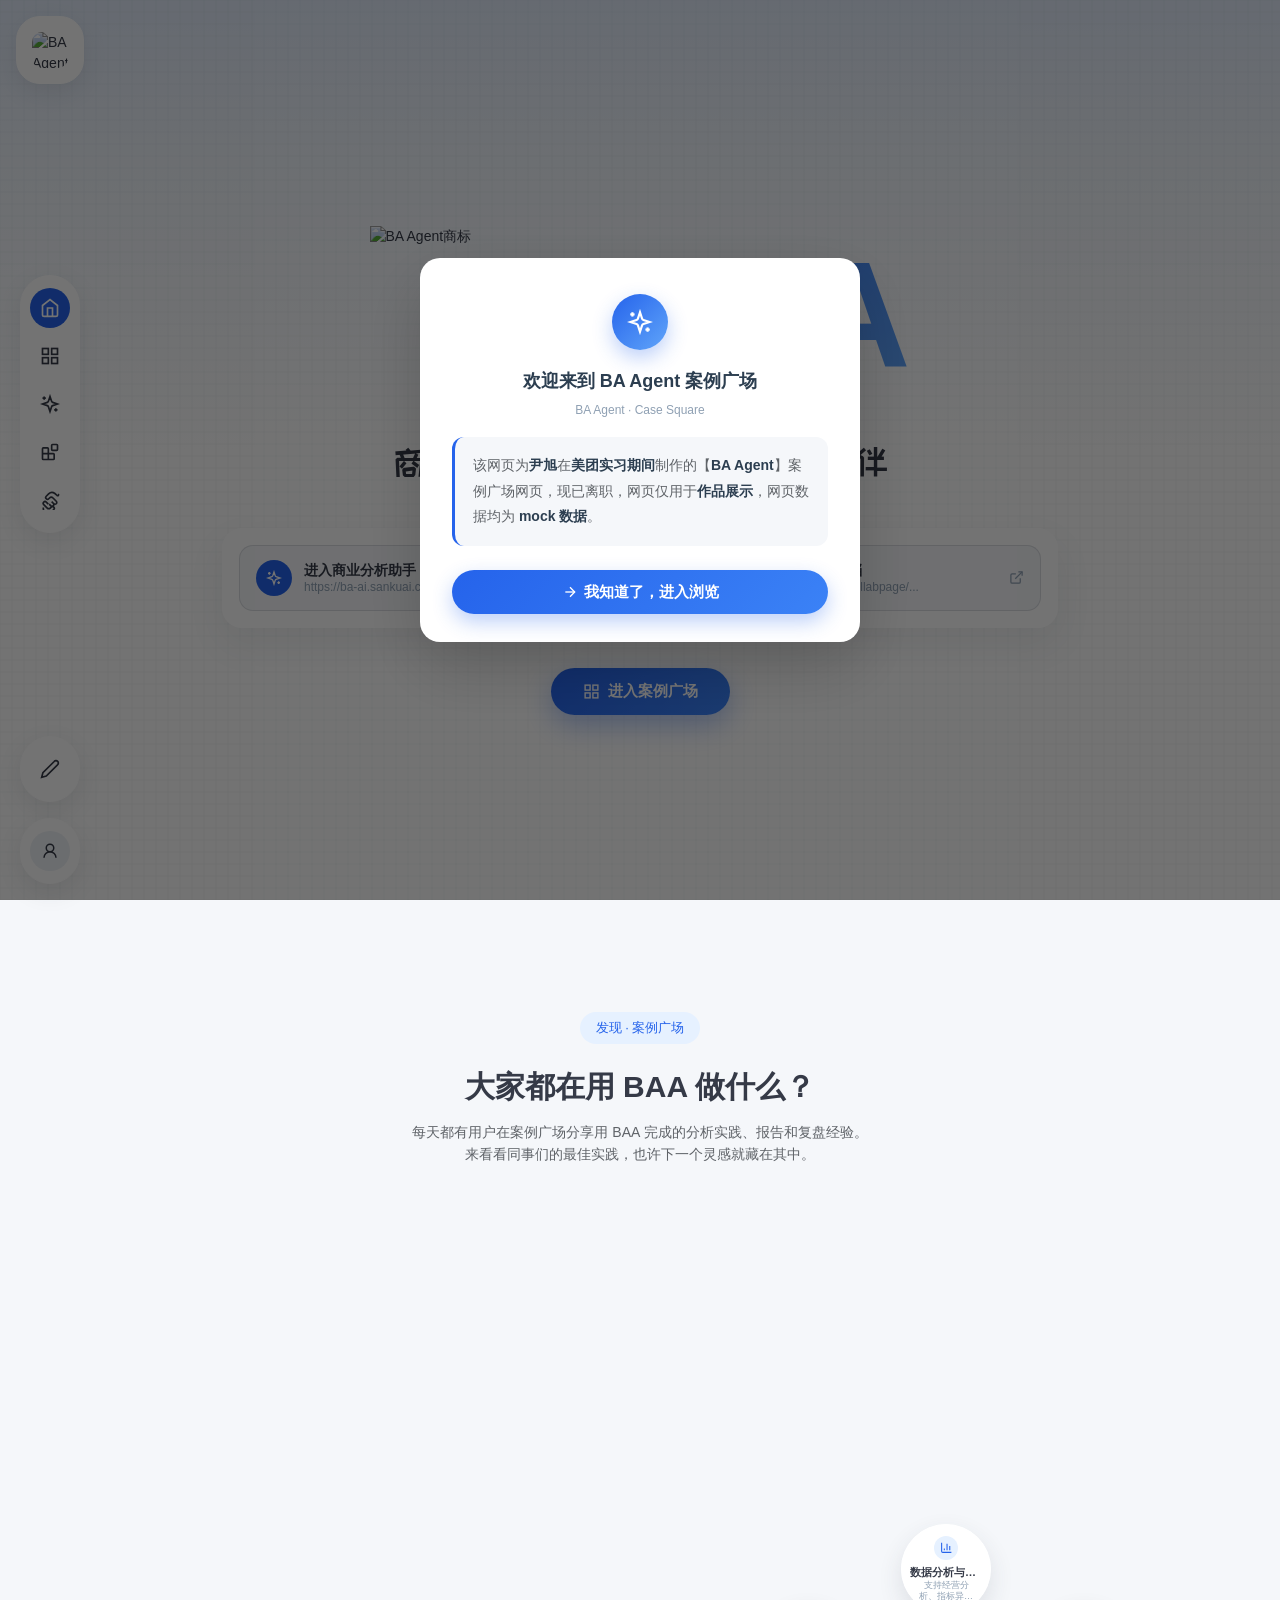
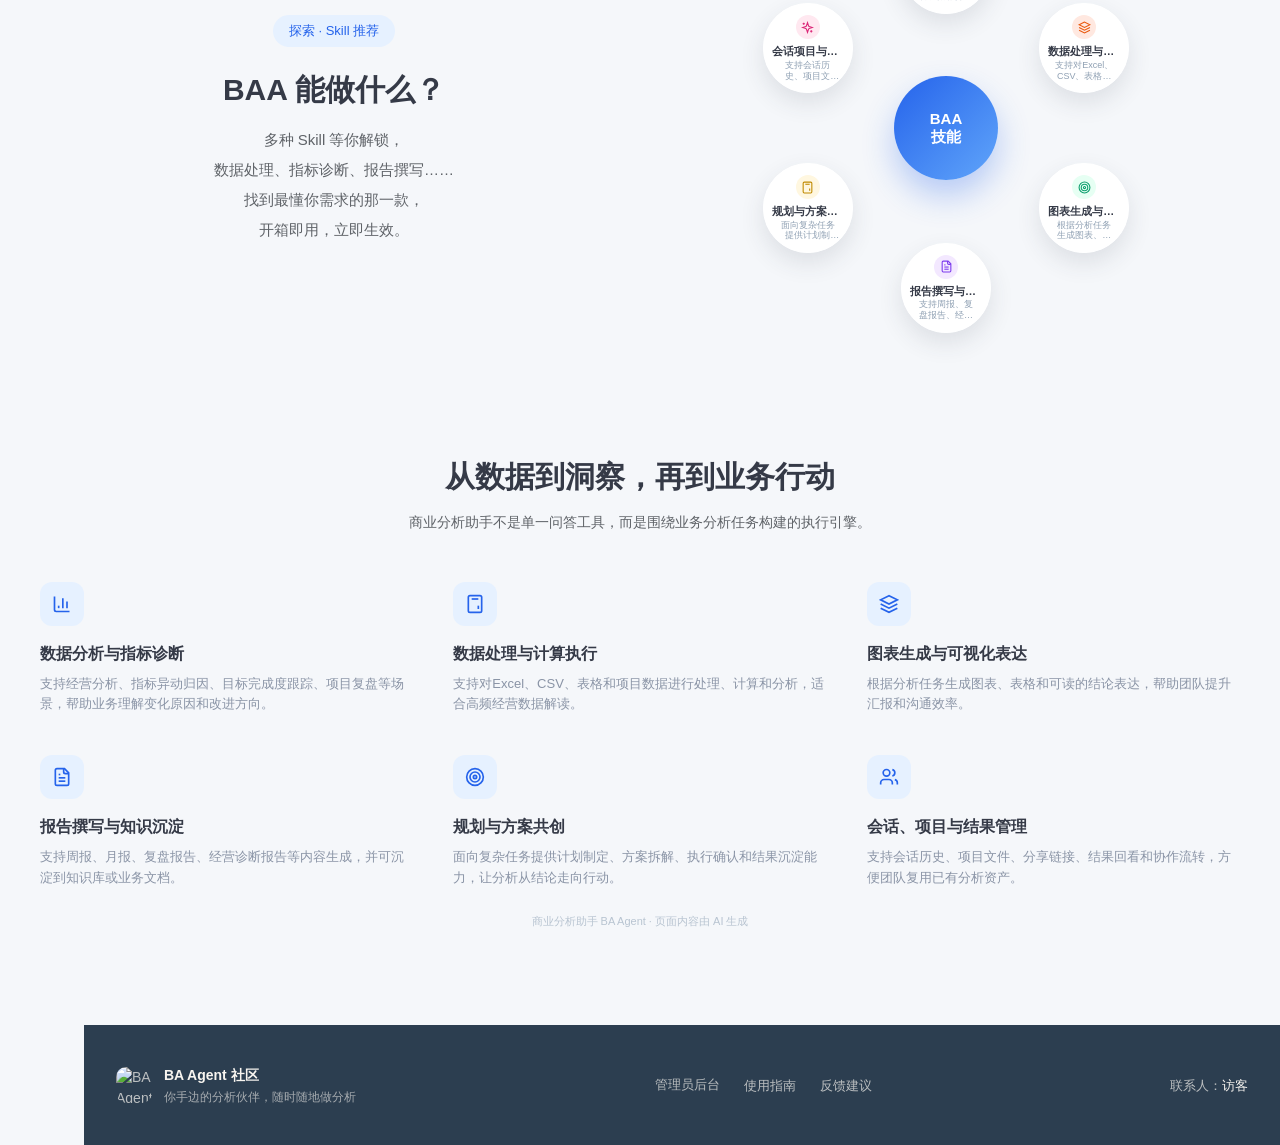
==== commit be3b1da9: "Add files via upload" ====
--- a/ba-agent-community.html
+++ b/ba-agent-community.html
@@ -1,1144 +1,2083 @@
-<!DOCTYPE html>
-<html lang="zh-CN">
-<head>
-  <meta charset="UTF-8" />
-  <meta name="viewport" content="width=device-width, initial-scale=1, maximum-scale=1, user-scalable=no" />
-  <title>BA Agent · AI社区</title>
-  <link rel="preconnect" href="https://fonts.googleapis.com">
-  <link rel="preconnect" href="https://fonts.gstatic.com" crossorigin>
-  <link href="https://fonts.googleapis.com/css2?family=ZCOOL+KuaiLe&display=swap" rel="stylesheet">
-<style>
-*,*::before,*::after{box-sizing:border-box;margin:0;padding:0}
-:root{--bg:#F8FAFC;--bg-card:#FAF8F5;--text:#353A47;--text-secondary:#8FA0B3;--text-muted:#B8C4D1;--text-light:#8BA4C0;--text-gray:#5F6368;--text-dark-gray:#8D9DB0;--primary:#2563EB;--primary-hover:#1D4ED8;--primary-light:#E6F1FF;--accent-gold:#E6B388;--border-light:rgba(53,58,71,0.08);--border-input:#DFE4EA;--footer-bg:#2C3E50;--sidebar-w:68px;--sidebar-hover:150px;--max-w:1200px}
-html{scroll-behavior:smooth}
-body{font-family:-apple-system,BlinkMacSystemFont,'Segoe UI','PingFang SC','Hiragino Sans GB','Microsoft YaHei',sans-serif;background:var(--bg);color:var(--text);min-height:100vh;font-size:14px;line-height:1.5}
-a{text-decoration:none;color:inherit}img{max-width:100%;display:block}
-button{cursor:pointer;font-family:inherit;border:none;background:none;font-size:inherit;padding:0;color:inherit}
-input,select,textarea{font-family:inherit;outline:none}
-svg{flex-shrink:0}
-
-/* Sidebar */
-.sidebar{position:fixed;left:16px;top:16px;bottom:16px;z-index:50;width:var(--sidebar-w);transition:width .2s cubic-bezier(.4,0,.2,1)}
-.sidebar:hover{width:var(--sidebar-hover)}
-.sidebar-inner{display:flex;flex-direction:column;height:100%}
-.sl-box{display:flex;height:68px;align-items:center;justify-content:center;overflow:hidden;border-radius:24px;border:1px solid #fff;background:#fff;padding:0 12px;box-shadow:0 8px 24px rgba(53,58,71,.1);transition:justify-content .2s}
-.sidebar:hover .sl-box{justify-content:flex-start}
-.sl-box img{width:36px;height:36px;border-radius:10px;object-fit:cover;flex-shrink:0}
-.sl-box span{margin-left:0;max-width:0;overflow:hidden;white-space:nowrap;font-size:14px;font-weight:600;color:var(--text);opacity:0;transition:all .2s cubic-bezier(.4,0,.2,1)}
-.sidebar:hover .sl-box span{margin-left:12px;max-width:80px;opacity:1}
-.sn-wrap{flex:1;display:flex;align-items:center;padding:0 4px}
-.sn-inner{width:100%;border-radius:40px;border:1px solid #fff;background:#fff;padding:8px 4px;box-shadow:0 8px 24px rgba(53,58,71,.1)}
-.sn-item{display:flex;height:48px;width:100%;align-items:center;justify-content:center;overflow:hidden;border-radius:999px;padding:0 6px;transition:all .2s cubic-bezier(.4,0,.2,1);cursor:pointer;gap:0}
-.sn-item:hover{background:#F3EFE8}
-.sidebar:hover .sn-item{justify-content:flex-start;gap:12px}
-.sn-ic{display:flex;width:40px;height:40px;flex-shrink:0;align-items:center;justify-content:center;border-radius:999px;transition:all .2s}
-.sn-ic.act{background:var(--primary);color:#fff}
-.sn-ic.ina{background:transparent;color:var(--text)}
-.sn-lb{overflow:hidden;white-space:nowrap;font-size:14px;opacity:0;max-width:0;transition:all .2s cubic-bezier(.4,0,.2,1)}
-.sidebar:hover .sn-lb{opacity:1;max-width:86px}
-.sn-lb.act{color:var(--text)}
-.sn-lb.ina{color:var(--text);opacity:.6}
-.sb-bot{padding:12px 4px 0}
-.sb-bb{border-radius:999px;border:1px solid #fff;background:#fff;padding:8px;box-shadow:0 8px 24px rgba(53,58,71,.1)}
-.sb-bbtn{display:flex;height:48px;width:100%;align-items:center;justify-content:center;overflow:hidden;border-radius:999px;padding:0 6px;transition:all .2s cubic-bezier(.4,0,.2,1);gap:0}
-.sb-bbtn:hover{background:#F3EFE8}
-.sidebar:hover .sb-bbtn{justify-content:flex-start;gap:12px}
-.sb-bic{display:flex;width:40px;height:40px;flex-shrink:0;align-items:center;justify-content:center;border-radius:999px;background:transparent;color:var(--text)}
-.sb-blb{overflow:hidden;white-space:nowrap;font-size:14px;color:var(--text);opacity:0;max-width:0;transition:all .2s cubic-bezier(.4,0,.2,1)}
-.sidebar:hover .sb-blb{opacity:.6;max-width:86px}
-.sb-ub{border-radius:999px;border:1px solid #fff;background:#fff;padding:8px;box-shadow:0 8px 24px rgba(53,58,71,.1)}
-.sb-ubtn{display:flex;height:48px;width:100%;align-items:center;justify-content:center;overflow:hidden;border-radius:999px;padding:0 4px;transition:all .2s cubic-bezier(.4,0,.2,1);gap:0}
-.sb-ubtn:hover{background:#F3EFE8}
-.sidebar:hover .sb-ubtn{justify-content:flex-start;gap:12px}
-.sb-uav{display:flex;width:40px;height:40px;flex-shrink:0;align-items:center;justify-content:center;overflow:hidden;border-radius:999px;background:#F3EFE8;color:var(--text)}
-.sb-unm{overflow:hidden;white-space:nowrap;font-size:14px;color:var(--text);opacity:0;max-width:0;transition:all .2s cubic-bezier(.4,0,.2,1)}
-.sidebar:hover .sb-unm{opacity:1;max-width:86px}
-
-/* Main */
-.main{margin-left:calc(var(--sidebar-w) + 16px);min-height:100vh;padding:32px;transition:margin-left .2s cubic-bezier(.4,0,.2,1)}
-.sidebar:hover ~ .main,.main.shift{margin-left:calc(var(--sidebar-hover) + 16px)}
-.container{max-width:var(--max-w);margin:0 auto}
-
-/* Layout */
-.page{display:none}
-.page.active{display:block}
-#page-home{min-height:100vh;position:relative;margin-left:calc(var(--sidebar-w) + 16px);padding:0 32px 96px;transition:margin-left .2s}
-.sidebar:hover ~ #page-home{ margin-left:calc(var(--sidebar-hover) + 16px)}
-
-/* Btn */
-.btn{display:inline-flex;align-items:center;gap:8px;height:40px;border-radius:8px;padding:0 16px;font-size:14px;font-weight:500;white-space:nowrap;transition:all .2s;cursor:pointer}
-.btn-pri{background:var(--primary);color:#fff}
-.btn-pri:hover{background:var(--primary-hover)}
-.btn-drk{background:#353A47;color:#fff}
-.btn-drk:hover{background:#4A4F5C}
-.btn-gh{background:transparent;color:var(--text);border:1px solid var(--border-input)}
-.btn-gh:hover{background:#F1F3F6}
-.btn-big{height:auto;padding:10px 24px;border-radius:999px}
-
-/* Header */
-.hdr{display:flex;align-items:center;min-height:80px;flex-direction:column;gap:16px;margin-bottom:20px;border-radius:16px;padding:24px}
-@media(min-width:768px){.hdr{flex-direction:row;justify-content:space-between}}
-.hdr-l{flex:1}
-.hdr-ac{display:block;height:2px;width:80px;background:var(--primary);margin-bottom:12px;border-radius:1px}
-.hdr-title{font-size:24px;font-weight:600;line-height:1.3;color:#2C3E50}
-.hdr-sub{font-size:14px;color:var(--text);opacity:.7;margin-top:4px}
-.hdr-acts{display:flex;align-items:center;gap:12px;width:100%;max-width:560px}
-.sf{position:relative;flex:1;max-width:320px}
-.sf input{height:40px;width:100%;border-radius:8px;border:1px solid var(--border-input);background:#fff;padding:0 16px 0 44px;font-size:14px;color:var(--text);transition:all .2s}
-.sf input:focus{border-color:rgba(44,62,80,.4)}
-.sf input::placeholder{color:var(--text-muted)}
-.sf-ic{position:absolute;left:16px;top:50%;transform:translateY(-50%);color:var(--text-dark-gray);pointer-events:none}
-
-/* Banner Row */
-.br{display:flex;flex-direction:column;gap:16px;margin-bottom:24px}
-@media(min-width:1024px){.br{flex-direction:row}}
-.bm{position:relative;height:200px;flex:1;overflow:hidden;border-radius:12px;background:linear-gradient(135deg,#2C3E50,#33465A,#1F2D3A);padding:24px;box-shadow:0 16px 36px rgba(44,62,80,.28)}
-@media(min-width:1024px){.bm{flex:0 0 68%}}
-.bc{display:flex;align-items:center;height:100%;gap:24px;cursor:pointer}
-.bt{display:flex;height:100%;width:60%;flex-direction:column;justify-content:center;gap:10px;padding:8px 0}
-.bta{display:inline-flex;width:fit-content;align-items:center;border-radius:20px;background:rgba(255,255,255,.15);padding:4px 12px;font-size:12px;font-weight:500;color:#fff}
-.btt{font-size:20px;font-weight:600;line-height:1.4;color:#fff;overflow:hidden;text-overflow:ellipsis;white-space:nowrap}
-.bts{font-size:13px;line-height:1.6;color:rgba(255,255,255,.75);overflow:hidden;display:-webkit-box;-webkit-line-clamp:2;-webkit-box-orient:vertical}
-.btb{display:inline-flex;align-items:center;gap:6px;height:32px;width:fit-content;border-radius:8px;background:#fff;padding:0 14px;font-size:12px;font-weight:500;color:#2C3E50;transition:all .2s}
-.btb:hover{background:rgba(255,255,255,.9)}
-.biw{height:100%;width:40%;flex-shrink:0}
-.bi{border-radius:8px;width:100%;height:100%;object-fit:cover}
-.bnv{position:absolute;top:50%;transform:translateY(-50%);border-radius:999px;background:rgba(255,255,255,.15);padding:8px;color:#fff;opacity:0;transition:all .2s}
-.bm:hover .bnv{opacity:1}
-.bnv:hover{background:rgba(255,255,255,.25)}
-.bds{position:absolute;bottom:12px;left:50%;transform:translateX(-50%);display:flex;gap:6px;align-items:center}
-.bd{height:6px;border-radius:999px;transition:all .2s;cursor:pointer}
-.bd.act{width:20px;background:#fff}
-.bd.ina{width:6px;background:rgba(255,255,255,.4)}
-.bempt{display:flex;height:100%;align-items:center;justify-content:center;font-size:14px;color:rgba(255,255,255,.6)}
-
-/* News */
-.np{position:relative;height:200px;display:flex;flex-direction:column;overflow:hidden;border-radius:12px;background:var(--bg-card);padding:16px;box-shadow:0 8px 24px rgba(53,58,71,.06)}
-@media(min-width:1024px){.np{flex:0 0 32%}}
-.nh{display:flex;align-items:center;gap:8px;margin-bottom:8px}
-.nh h2{font-size:14px;font-weight:600;color:var(--text)}
-.nb{flex:1;display:flex;flex-direction:column;justify-content:space-between;cursor:pointer;transition:opacity .3s;text-align:left;width:100%}
-.nt{font-size:13px;font-weight:600;line-height:1.4;color:var(--text);display:-webkit-box;-webkit-line-clamp:2;-webkit-box-orient:vertical;overflow:hidden}
-.ns{font-size:11px;line-height:1.6;color:var(--text-secondary);margin-top:6px;display:-webkit-box;-webkit-line-clamp:2;-webkit-box-orient:vertical;overflow:hidden}
-.nf{display:flex;align-items:center;justify-content:space-between;margin-top:8px}
-.nd{font-size:10px;color:var(--text-muted)}
-.nl{display:inline-flex;align-items:center;gap:4px;font-size:11px;font-weight:500;color:var(--primary)}
-.nn{position:absolute;top:50%;transform:translateY(-50%);border-radius:999px;background:#fff;padding:6px;color:var(--text-gray);box-shadow:0 4px 12px rgba(53,58,71,.12);opacity:0;transition:all .2s}
-.np:hover .nn{opacity:1}
-.nn:hover{color:var(--primary)}
-.nds{display:flex;align-items:center;justify-content:center;gap:6px;margin-top:8px}
-.ndot{height:6px;border-radius:999px;transition:all .2s;cursor:pointer}
-.ndot.act{width:20px;background:var(--primary)}
-.ndot.ina{width:6px;background:#D8E2EF}
-.ndot.ina:hover{background:var(--text-muted)}
-.nempt{display:flex;flex:1;align-items:center;justify-content:center;font-size:12px;color:var(--text-light)}
-
-/* Section Card */
-.sc{border-radius:16px;background:var(--bg-card);padding:16px;box-shadow:0 8px 24px rgba(53,58,71,.06)}
-.sh{display:flex;align-items:center;gap:8px;margin-bottom:12px}
-.sh h2{font-size:15px;font-weight:600;color:var(--text)}
-.sm{display:inline-flex;align-items:center;gap:4px;font-size:12px;color:var(--text-light);transition:color .2s;cursor:pointer;margin-left:auto}
-.sm:hover{color:var(--text-gray)}
-
-/* Audience Tabs */
-.at{display:flex;align-items:center;border-bottom:1px solid var(--border-light)}
-.atab{position:relative;padding:10px 16px;font-size:14px;font-weight:600;color:var(--text-dark-gray);transition:color .2s;cursor:pointer}
-.atab:hover{color:var(--text)}
-.atab.act{color:var(--primary)}
-.ati{position:absolute;left:0;right:0;bottom:-1px;height:2px;border-radius:999px;background:var(--primary)}
-
-/* Filter Rows */
-.fr{display:flex;flex-wrap:wrap;align-items:center;gap:6px;padding:12px 0;border-bottom:1px solid var(--border-light)}
-.fl{font-size:12px;color:var(--text-dark-gray);margin-right:4px;flex-shrink:0}
-.ft{padding:4px 12px;border-radius:20px;font-size:12px;transition:all .2s;cursor:pointer}
-.ft.act{background:var(--primary);color:#fff;border:1px solid transparent}
-.ft.ina{border:1px solid rgba(53,58,71,.2);background:var(--bg);color:var(--text)}
-.ft.ina:hover{border-color:var(--primary)}
-.sr2{display:flex;align-items:center;gap:0;font-size:12px;margin-left:auto}
-.sb2{display:inline-flex;align-items:center;gap:4px;padding:4px 10px;border-bottom:2px solid transparent;transition:all .2s;cursor:pointer}
-.sb2.act{border-color:var(--primary);color:var(--primary)}
-.sb2.ina{border-color:transparent;color:var(--text-dark-gray)}
-.sb2.ina:hover{color:var(--text)}
-.ss{width:1px;height:16px;background:#E5E5E5}
-
-/* Case Grid */
-.cg{display:grid;gap:12px;margin-top:16px}
-@media(min-width:640px){.cg{grid-template-columns:repeat(2,1fr)}}
-@media(min-width:1280px){.cg{grid-template-columns:repeat(3,1fr)}}
-.cc{border-radius:12px;border:1px solid var(--border-light);background:#fff;padding:12px;cursor:pointer;transition:all .2s}
-.cc:hover{transform:translateY(-2px);border-color:var(--accent-gold);box-shadow:0 10px 20px rgba(230,179,136,.18)}
-.cct{display:flex;align-items:center;justify-content:space-between;gap:8px;margin-bottom:8px}
-.crr{display:inline-flex;flex-wrap:wrap;align-items:center;gap:6px;font-size:11px}
-.cr{padding:2px 8px;border-radius:999px;font-weight:600}
-.ccat{padding:2px 8px;border-radius:999px;font-size:10px;font-weight:500}
-.ctit{font-size:15px;font-weight:600;line-height:1.4;color:var(--text);overflow:hidden;display:-webkit-box;-webkit-line-clamp:2;-webkit-box-orient:vertical}
-.csum{font-size:12px;line-height:1.5;color:var(--text-secondary);margin-top:6px;overflow:hidden;display:-webkit-box;-webkit-line-clamp:2;-webkit-box-orient:vertical}
-.cv{display:inline-block;margin-top:6px;padding:2px 8px;border-radius:999px;font-size:10px;font-weight:500}
-.cf{display:flex;align-items:center;justify-content:space-between;margin-top:12px;padding-top:8px;border-top:1px solid #E8EDF3;font-size:11px;color:var(--text-muted)}
-.ca{display:inline-flex;align-items:center;gap:6px}
-.cav{display:flex;width:24px;height:24px;flex-shrink:0;align-items:center;justify-content:center;border-radius:999px;border:1px solid #E1E7EF;background:#EEF2F7;color:#4F6074;font-size:10px}
-.can{color:#6E7F95;overflow:hidden;text-overflow:ellipsis;white-space:nowrap}
-.cs2{display:inline-flex;align-items:center;gap:8px}
-
-/* FDE */
-.fdel{display:flex;flex-direction:column;gap:16px;margin-top:16px}
-.fdec{display:flex;flex-direction:column;overflow:hidden;border-radius:14px;border:1px solid var(--border-light);background:#fff;box-shadow:0 2px 8px rgba(53,58,71,.06);transition:all .2s;cursor:pointer}
-.fdec:hover{transform:translateY(-2px);border-color:var(--accent-gold);box-shadow:0 10px 20px rgba(230,179,136,.18)}
-@media(min-width:640px){.fdec{flex-direction:row}}
-.fdiw{display:flex;flex-shrink:0;align-items:center;justify-content:center;background:#F6F7F9;padding:16px}
-@media(min-width:640px){.fdiw{width:420px}}
-.fdi{max-height:320px;width:100%;object-fit:contain}
-.fdb{display:flex;flex:1;flex-direction:column;justify-content:center;padding:20px}
-.fdb h3{font-size:17px;font-weight:600;color:var(--text)}
-.fdb p{font-size:13px;line-height:1.6;color:var(--text-secondary);margin-top:8px}
-
-/* Content Sidebar */
-.cs{display:grid;grid-template-columns:1fr;gap:16px;margin-top:24px;scroll-margin-top:32px}
-@media(min-width:1280px){.cs{grid-template-columns:1fr 280px}}
-
-/* Leaderboard */
-.lbt{display:flex;align-items:center;border-radius:10px;background:#F0ECE4;padding:4px;font-size:12px;margin-bottom:12px}
-.lbtb{flex:1;padding:6px;text-align:center;border-radius:8px;transition:all .2s;cursor:pointer}
-.lbtb.act{background:var(--primary);color:#fff}
-.lbtb.ina{color:var(--text-gray)}
-.lbtb.ina:hover{color:var(--primary)}
-.lbl{display:flex;flex-direction:column;gap:10px}
-.lbi{display:flex;align-items:center;gap:10px;padding:6px;border-radius:10px;cursor:pointer;transition:background .2s}
-.lbi:hover{background:#fff}
-.lbr{display:flex;width:20px;height:20px;flex-shrink:0;align-items:center;justify-content:center;border-radius:999px;font-size:11px;font-weight:600}
-.lbr.gold{background:var(--accent-gold);color:#fff}
-.lbr.silver{background:var(--text-muted);color:#fff}
-.lbr.br{background:#C9A47E;color:#fff}
-.lbr.nm{background:#EEF2F7;color:var(--text-dark-gray)}
-.lbti{font-size:12px;color:var(--text);overflow:hidden;text-overflow:ellipsis;white-space:nowrap;flex:1;min-width:0}
-.lbv{display:inline-flex;align-items:center;gap:4px;font-size:11px;color:var(--text-muted);flex-shrink:0}
-.lba{display:flex;width:24px;height:24px;flex-shrink:0;align-items:center;justify-content:center;overflow:hidden;border-radius:999px;border:1px solid #E1E7EF;background:#EEF2F7;font-size:10px;font-weight:600;color:#4F6074}
-.lban{font-size:12px;color:var(--text);overflow:hidden;text-overflow:ellipsis;white-space:nowrap;flex:1;min-width:0}
-
-/* Skill */
-.skcw{overflow-x:auto;overflow-y:hidden;scrollbar-width:none;position:relative;width:100%}
-.skcw::-webkit-scrollbar{display:none}
-.skt{display:flex;width:max-content;gap:12px;transition:transform .1s linear}
-.skc{width:260px;flex-shrink:0;border-radius:12px;border:1px solid var(--border-light);background:#fff;padding:12px;text-align:left;transition:all .2s;cursor:pointer}
-.skc:hover{transform:translateY(-2px);border-color:var(--primary);box-shadow:0 10px 20px rgba(37,99,235,.12)}
-.ski{display:flex;width:32px;height:32px;align-items:center;justify-content:center;border-radius:8px}
-.skn{font-size:14px;font-weight:600;color:var(--text);margin-top:8px}
-.skd{font-size:12px;line-height:1.4;color:var(--text-secondary);margin-top:4px;overflow:hidden;display:-webkit-box;-webkit-line-clamp:2;-webkit-box-orient:vertical}
-.skf{display:flex;align-items:center;justify-content:flex-end;margin-top:12px;padding-top:8px;border-top:1px solid #E8EDF3;font-size:11px;color:var(--text-muted)}
-
-/* Plugin */
-.psub{text-align:center;font-size:20px;font-weight:600;color:#5F6DFF;margin-bottom:12px}
-.prow{display:flex;flex-direction:column;gap:12px}
-@media(min-width:640px){.prow{flex-direction:row}}
-.pc{flex:1;display:flex;flex-direction:column;border-radius:14px;border:1px solid rgba(53,58,71,.06);background:#fff;padding:20px;box-shadow:0 2px 8px rgba(53,58,71,.06)}
-.ph{display:flex;align-items:center;gap:16px}
-.piw{display:flex;flex-direction:column;align-items:center;gap:8px;flex-shrink:0}
-.pib{display:flex;width:44px;height:44px;align-items:center;justify-content:center;overflow:hidden;border-radius:999px;background:#fff;box-shadow:0 2px 6px rgba(53,58,71,.12)}
-.pib img{width:100%;height:100%;object-fit:cover}
-.pn{white-space:nowrap;font-size:13px;font-weight:600;color:#2C3E50}
-.pts{display:flex;flex:1;flex-wrap:wrap;align-content:center;align-items:center;gap:8px}
-.pt{white-space:nowrap;padding:6px 12px;border-radius:20px;font-size:12px;font-weight:500;background:rgba(230,179,136,.15);color:var(--accent-gold-hover)}
-.pd{font-size:12px;line-height:1.4;color:#8B95A5;margin-top:12px}
-.pb2{margin-top:16px;display:inline-flex;height:36px;width:100%;align-items:center;justify-content:center;border-radius:8px;background:var(--primary);font-size:13px;font-weight:500;color:#fff;transition:background .2s}
-.pb2:hover{background:var(--primary-hover)}
-
-/* Cooperation */
-.cit{text-align:center;font-size:20px;font-weight:600;color:var(--text);margin-bottom:4px}
-.cst{text-align:center;font-size:13px;color:var(--text-secondary);margin-bottom:24px}
-.cog{display:grid;grid-template-columns:1fr;gap:16px}
-@media(min-width:640px){.cog{grid-template-columns:repeat(2,1fr)}}
-@media(min-width:1280px){.cog{grid-template-columns:repeat(4,1fr)}}
-.coc{position:relative;border-radius:14px;border:1px solid var(--border-light);background:#fff;padding:32px 16px 16px;transition:all .2s;text-align:center}
-.coc:hover{transform:translateY(-2px);box-shadow:0 10px 20px rgba(37,99,235,.1)}
-.coc.fed{border-color:var(--primary);box-shadow:0 10px 20px rgba(37,99,235,.1)}
-.cot{position:absolute;left:50%;top:0;transform:translate(-50%,-50%);white-space:nowrap;border-radius:999px;background:var(--primary);padding:4px 12px;font-size:11px;font-weight:500;color:#fff}
-.coi{margin:0 auto;display:flex;width:40px;height:40px;align-items:center;justify-content:center;border-radius:999px;background:var(--primary-light);color:var(--primary)}
-.cotit{font-size:15px;font-weight:600;color:var(--text);margin-top:12px}
-.cod{font-size:12px;line-height:1.4;color:var(--text-secondary);margin-top:8px}
-.codr{margin-top:16px;padding-top:12px;border-top:1px solid #E8EDF3;display:flex;flex-direction:column;gap:8px}
-.cdl{display:flex;align-items:center;justify-content:space-between;font-size:12px}
-.cdll{color:var(--text-muted)}
-.cdlv{font-weight:500;color:var(--text)}
-
-/* Access */
-.asec{margin-top:24px;padding-top:24px;border-top:1px solid #E8EDF3}
-.ash{display:flex;align-items:center;gap:8px;margin-bottom:12px}
-.ash h3{font-size:14px;font-weight:600;color:var(--text)}
-.ag{display:grid;grid-template-columns:1fr;gap:16px}
-@media(min-width:768px){.ag{grid-template-columns:repeat(2,1fr)}}
-.ac{border-radius:14px;border:1px solid var(--border-light);background:#fff;padding:16px;transition:all .2s}
-.ac:hover{transform:translateY(-2px);box-shadow:0 10px 20px rgba(37,99,235,.08)}
-.ach{display:flex;align-items:center;gap:10px}
-.aci{display:flex;width:36px;height:36px;flex-shrink:0;align-items:center;justify-content:center;border-radius:10px;background:var(--primary-light);color:var(--primary)}
-.actit{font-size:16px;font-weight:700;color:var(--text)}
-.afl{font-size:11px;font-weight:500;color:var(--text-muted);margin-top:12px}
-.afv{font-size:12px;line-height:1.4;color:var(--text-gray);margin-top:4px}
-.aft{display:flex;flex-wrap:wrap;gap:6px;margin-top:6px}
-.aftg{border-radius:999px;background:var(--bg);padding:4px 10px;font-size:11px;color:var(--text-gray)}
-
-/* Footer */
-.fo{display:flex;align-items:center;height:120px;background:var(--footer-bg);padding:0 32px;color:rgba(248,245,240,.7)}
-.fi{display:flex;align-items:center;justify-content:space-between;width:100%;max-width:var(--max-w);margin:0 auto}
-.fb{display:flex;align-items:center;gap:12px}
-.flg{width:36px;height:36px;border-radius:10px;object-fit:cover}
-.fbt p:first-child{font-size:14px;font-weight:600;color:#F8F5F0}
-.fbt p:last-child{font-size:12px;color:rgba(248,245,240,.6);margin-top:2px}
-.flk{display:flex;align-items:center;gap:24px;font-size:13px}
-.flk a,.flk button{transition:color .2s;cursor:pointer}
-.flk a:hover,.flk button:hover{color:#F8F5F0}
-.fct{font-size:13px}
-.fct span{color:#F8F5F0}
-
-/* Form */
-.fg{margin-bottom:16px}
-.fg label{display:block;font-size:14px;font-weight:500;color:var(--text);margin-bottom:6px}
-.fg .rq{color:#FF4D4F}
-.fg input,.fg textarea,.fg select{width:100%;padding:10px 14px;border:1px solid var(--border-input);border-radius:10px;font-size:14px;color:var(--text);transition:border-color .2s}
-.fg input:focus,.fg textarea:focus,.fg select:focus{border-color:var(--primary)}
-.fg textarea{min-height:80px;resize:vertical}
-.dog{display:flex;flex-wrap:wrap;gap:8px;margin-top:8px}
-
-/* Dialog */
-.do{position:fixed;inset:0;background:rgba(0,0,0,.5);z-index:200;display:flex;align-items:center;justify-content:center;opacity:0;pointer-events:none;transition:opacity .3s}
-.do.open{opacity:1;pointer-events:auto}
-.di{background:#fff;border-radius:16px;max-width:600px;width:90%;max-height:85vh;overflow-y:auto;padding:24px}
-.dt{font-size:18px;font-weight:600;color:var(--text);margin-bottom:4px}
-.dd{font-size:13px;color:var(--text-secondary);margin-bottom:20px}
-.dac{display:flex;gap:12px;margin-top:16px}
-.dac button{flex:1;justify-content:center}
-
-/* Loading & Empty */
-.load{display:flex;align-items:center;justify-content:center;padding:64px 0;color:var(--text-light);font-size:14px;gap:8px}
-.spin{width:20px;height:20px;border:2px solid var(--border);border-top-color:var(--primary);border-radius:50%;animation:sp .8s linear infinite}
-@keyframes sp{to{transform:rotate(360deg)}}
-.emp{padding:64px 0;text-align:center;font-size:14px;color:var(--text-light)}
-
-/* Animations */
-@keyframes ff{0%,100%{transform:rotate(-3deg) scale(1);opacity:.92}50%{transform:rotate(3deg) scale(1.16);opacity:1}}
-@keyframes eb{0%,45%,100%{transform:scaleY(1)}50%{transform:scaleY(.12)}60%{transform:scaleY(1)}}
-.aff{animation:ff .85s ease-in-out infinite;transform-origin:center bottom}
-.aeb{animation:eb 1.6s ease-in-out infinite;transform-origin:center center}
-
-/* Home page */
-.home-main{position:relative;z-index:2}
-.hm-content{display:flex;min-height:100vh;width:100%;flex-direction:column;align-items:center;justify-content:center;padding-top:40px}
-.hm-logo{display:flex;align-items:center;justify-content:center;gap:32px}
-@media(min-width:640px){.hm-logo{gap:40px}}
-.hm-img{width:128px;height:128px;object-fit:contain;animation:hmf 3.6s ease-in-out infinite}
-@media(min-width:640px){.hm-img{width:176px;height:176px}}
-@keyframes hmf{0%,100%{transform:translateY(0)}50%{transform:translateY(-14px)}}
-.hm-baa{
-  font-size:110px;font-weight:900;line-height:1;
-  background:linear-gradient(135deg,#2563EB,#60A5FA);
-  -webkit-background-clip:text;
-  -webkit-text-fill-color:transparent;
-  background-clip:text;
-  animation:hmf 3.6s ease-in-out infinite;
-  animation-delay:.15s;
-  font-family:'Arial Rounded MT Bold','PingFang SC',sans-serif
-}
-@media(min-width:640px){.hm-baa{font-size:150px}}
-.hm-tagline{
-  margin-top:32px;text-align:center;font-size:30px;color:var(--text);
-  font-family:'ZCOOL KuaiLe','PingFang SC','Microsoft YaHei',sans-serif
-}
-@media(min-width:640px){.hm-tagline{font-size:36px}}
-.hm-actions{margin-top:40px;width:100%;max-width:var(--max-w);padding:0 16px}
-.hm-card{border-radius:20px;border:1px solid #fff;background:rgba(255,255,255,.8);padding:16px;box-shadow:0 16px 36px rgba(53,58,71,.08);backdrop-filter:blur(4px)}
-.hm-card-inner{display:flex;flex-direction:column;gap:12px}
-@media(min-width:640px){.hm-card-inner{flex-direction:row;align-items:center;justify-content:space-between;gap:16px}}
-.hm-act{display:flex;flex:1;align-items:center;gap:12px;border-radius:14px;border:1px solid var(--border-light);background:var(--bg);padding:14px 16px;text-align:left;transition:all .2s;cursor:pointer}
-.hm-act:hover{border-color:var(--primary);background:var(--primary-light)}
-.hm-act-icon{display:flex;width:36px;height:36px;flex-shrink:0;align-items:center;justify-content:center;border-radius:999px;color:#fff}
-.hm-act-text{min-width:0;flex:1}
-.hm-act-text span:first-child{display:block;font-size:14px;font-weight:600;color:var(--text)}
-.hm-act-text span:last-child{display:block;font-size:12px;color:var(--text-secondary);overflow:hidden;text-overflow:ellipsis;white-space:nowrap}
-.hm-sep{display:none;width:1px;height:40px;background:#E5E5E5}
-@media(min-width:640px){.hm-sep{display:block}}
-.hm-enter-btn{
-  display:inline-flex;align-items:center;gap:8px;margin-top:40px;
-  border-radius:999px;
-  background:linear-gradient(135deg,#2563EB,#3B82F6);
-  padding:14px 32px;
-  font-size:15px;font-weight:600;color:#fff;
-  box-shadow:0 10px 28px rgba(37,99,235,.35);
-  transition:all .2s;cursor:pointer
-}
-.hm-enter-btn:hover{transform:translateY(-2px);box-shadow:0 14px 32px rgba(37,99,235,.45)}
-.hm-section{width:100%;max-width:var(--max-w);padding:112px 0 32px;text-align:center}
-.hm-badge{display:inline-flex;align-items:center;border-radius:999px;background:var(--primary-light);padding:6px 16px;font-size:13px;font-weight:500;color:var(--primary)}
-.hm-h2{font-size:26px;font-weight:700;color:var(--text);margin-top:20px}
-@media(min-width:640px){.hm-h2{font-size:30px}}
-.hm-p{margin:12px auto 0;max-width:600px;font-size:14px;line-height:1.6;color:var(--text-gray)}
-.hm-case-scroll{position:relative;margin-top:32px;overflow:hidden;-webkit-mask-image:linear-gradient(90deg,transparent 0%,#000 8%,#000 92%,transparent 100%);mask-image:linear-gradient(90deg,transparent 0%,#000 8%,#000 92%,transparent 100%)}
-.hm-case-track{display:flex;gap:12px;width:max-content;transition:transform .1s linear}
-.hm-cc{width:280px;flex-shrink:0;display:flex;flex-direction:column;border-radius:14px;border:1px solid var(--border-light);background:rgba(255,255,255,.9);padding:16px;text-align:left;box-shadow:0 8px 20px rgba(53,58,71,.06);transition:all .2s;cursor:pointer}
-.hm-cc:hover{transform:translateY(-2px);border-color:var(--primary);box-shadow:0 12px 24px rgba(37,99,235,.14)}
-.hm-cc-header{display:flex;align-items:center;gap:10px}
-.hm-cc-avatar{display:flex;width:36px;height:36px;flex-shrink:0;align-items:center;justify-content:center;border-radius:999px;font-size:13px;font-weight:600;color:#fff}
-.hm-cc-name{font-size:13px;font-weight:600;color:var(--text);overflow:hidden;text-overflow:ellipsis;white-space:nowrap;flex:1;min-width:0}
-.hm-cc-body{font-size:13px;line-height:1.5;color:var(--text-gray);margin-top:12px;display:-webkit-box;-webkit-line-clamp:3;-webkit-box-orient:vertical;overflow:hidden;flex:1}
-.hm-cc-tags{display:flex;flex-wrap:wrap;gap:6px;margin-top:12px}
-.hm-cc-tag{border-radius:999px;background:#F3F4F6;padding:4px 10px;font-size:11px;color:#6B7280}
-
-/* Skill orbit */
-.hm-skill-section{width:100%;max-width:var(--max-w);padding:112px 0 32px}
-.hm-skill-grid{display:grid;grid-template-columns:1fr;align-items:center;gap:40px}
-@media(min-width:1024px){.hm-skill-grid{grid-template-columns:1fr 1fr;gap:24px}}
-.hm-skill-text{text-align:left}
-.hm-skill-body{display:flex;flex-direction:column;gap:6px;margin-top:16px;font-size:15px;line-height:1.6;color:var(--text-gray)}
-.hm-orbit{position:relative;margin:0 auto;width:100%;max-width:420px;height:420px}
-.hm-orbit-center{position:absolute;left:50%;top:50%;transform:translate(-50%,-50%);display:flex;width:104px;height:104px;flex-direction:column;align-items:center;justify-content:center;border-radius:999px;background:linear-gradient(135deg,#2563EB,#60A5FA);box-shadow:0 16px 32px rgba(37,99,235,.3);color:#fff;text-align:center}
-.hm-orbit-center span{font-size:15px;font-weight:700;line-height:1.2}
-.hm-orbit-item{position:absolute;display:flex;flex-direction:column;align-items:center;justify-content:center;border-radius:999px;border:1px solid #fff;background:rgba(255,255,255,.95);padding:8px;text-align:center;box-shadow:0 10px 24px rgba(53,58,71,.12);transition:transform .2s;cursor:pointer}
-.hm-orbit-item:hover{z-index:10;transform:scale(1.1)!important}
-.hm-orbit-icon{display:flex;width:24px;height:24px;flex-shrink:0;align-items:center;justify-content:center;border-radius:999px}
-.hm-orbit-name{font-size:11px;font-weight:600;color:var(--text);margin-top:4px;overflow:hidden;text-overflow:ellipsis;white-space:nowrap;max-width:80px;padding:0 4px}
-.hm-orbit-desc{font-size:9px;line-height:1.2;color:var(--text-secondary);overflow:hidden;display:-webkit-box;-webkit-line-clamp:2;-webkit-box-orient:vertical;padding:0 6px}
-
-/* Capabilities */
-.hm-cap{width:100%;max-width:var(--max-w);padding:64px 0 0}
-.hm-cap-grid{display:grid;grid-template-columns:1fr;gap:40px;margin-top:48px}
-@media(min-width:640px){.hm-cap-grid{grid-template-columns:repeat(2,1fr)}}
-@media(min-width:1024px){.hm-cap-grid{grid-template-columns:repeat(3,1fr)}}
-.hm-cap-item{display:flex;flex-direction:column;align-items:flex-start}
-.hm-cap-icon{display:flex;width:44px;height:44px;align-items:center;justify-content:center;border-radius:12px;background:var(--primary-light);color:var(--primary)}
-.hm-cap-title{font-size:16px;font-weight:600;color:var(--text);margin-top:16px}
-.hm-cap-desc{font-size:13px;line-height:1.6;color:#8A94A6;margin-top:8px}
-.hm-footnote{margin-top:24px;text-align:center;font-size:11px;color:var(--text-muted)}
-
-/* Responsive */
-@media(max-width:768px){
-  .sidebar{display:none}
-  .main,.page.active{margin-left:0!important;padding:16px!important}
-  .hdr{flex-direction:column;align-items:stretch;padding:16px}
-  .hdr-acts{flex-direction:column;max-width:100%}
-  .sf{max-width:100%}
-  .hm-img{width:80px;height:80px}
-  .hm-baa{font-size:72px}
-  .hm-tagline{font-size:24px}
-  #page-home{padding:0 16px 48px}
-}
-</style>
-</head>
-<body>
-
-<!-- ===== Icons Sprite (inline SVG) ===== -->
-<svg style="display:none" xmlns="http://www.w3.org/2000/svg">
-<symbol id="ic-home" viewBox="0 0 24 24" fill="none" stroke="currentColor" stroke-width="2"><path d="m3 9 9-7 9 7v11a2 2 0 0 1-2 2H5a2 2 0 0 1-2-2z"/><polyline points="9 22 9 12 15 12 15 22"/></symbol>
-<symbol id="ic-grid" viewBox="0 0 24 24" fill="none" stroke="currentColor" stroke-width="2"><rect x="3" y="3" width="7" height="7"/><rect x="14" y="3" width="7" height="7"/><rect x="3" y="14" width="7" height="7"/><rect x="14" y="14" width="7" height="7"/></symbol>
-<symbol id="ic-sparkles" viewBox="0 0 24 24" fill="none" stroke="currentColor" stroke-width="2"><path d="m12 3-1.912 5.813a2 2 0 0 1-1.275 1.275L3 12l5.813 1.912a2 2 0 0 1 1.275 1.275L12 21l1.912-5.813a2 2 0 0 1 1.275-1.275L21 12l-5.813-1.912a2 2 0 0 1-1.275-1.275L12 3Z"/><path d="M5 3v4"/><path d="M19 17v4"/><path d="M3 5h4"/><path d="M17 19h4"/></symbol>
-<symbol id="ic-blocks" viewBox="0 0 24 24" fill="none" stroke="currentColor" stroke-width="2"><rect width="7" height="7" x="14" y="3" rx="1"/><path d="M10 21V8a1 1 0 0 0-1-1H4a1 1 0 0 0-1 1v12a1 1 0 0 0 1 1h12a1 1 0 0 0 1-1v-5a1 1 0 0 0-1-1H3"/></symbol>
-<symbol id="ic-handshake" viewBox="0 0 24 24" fill="none" stroke="currentColor" stroke-width="2"><path d="m11 17 2 2a1 1 0 1 0 3-3"/><path d="m14 14 2.5 2.5a1 1 0 1 0 3-3l-3.88-3.88a3 3 0 0 0-4.24 0l-.88.88a1 1 0 1 1-3-3l2.81-2.81a5.79 5.79 0 0 1 7.54-.54l.54.54c.6.63 1.32 1.23 2.1 1.74a1 1 0 1 0 1.3-1.48"/><path d="M10 17 7.5 14.5a1 1 0 0 0-3 3l3.88 3.88a3 3 0 0 0 4.24 0l.88-.88a1 1 0 1 1 3 3l-2.81 2.81a5.79 5.79 0 0 1-7.54.54l-.54-.54A7.07 7.07 0 0 1 4 21"/></symbol>
-<symbol id="ic-pen" viewBox="0 0 24 24" fill="none" stroke="currentColor" stroke-width="2"><path d="M17 3a2.85 2.83 0 1 1 4 4L7.5 20.5 2 22l1.5-5.5Z"/></symbol>
-<symbol id="ic-user" viewBox="0 0 24 24" fill="none" stroke="currentColor" stroke-width="2"><circle cx="12" cy="8" r="5"/><path d="M20 21a8 8 0 0 0-16 0"/></symbol>
-<symbol id="ic-search" viewBox="0 0 24 24" fill="none" stroke="currentColor" stroke-width="2"><circle cx="11" cy="11" r="8"/><path d="m21 21-4.35-4.35"/></symbol>
-<symbol id="ic-plus" viewBox="0 0 24 24" fill="none" stroke="currentColor" stroke-width="2"><path d="M12 5v14"/><path d="M5 12h14"/></symbol>
-<symbol id="ic-mail" viewBox="0 0 24 24" fill="none" stroke="currentColor" stroke-width="2"><rect width="20" height="16" x="2" y="4" rx="2"/><path d="m22 7-8.97 5.7a1.94 1.94 0 0 1-2.06 0L2 7"/></symbol>
-<symbol id="ic-chevron-left" viewBox="0 0 24 24" fill="none" stroke="currentColor" stroke-width="2"><path d="m15 18-6-6 6-6"/></symbol>
-<symbol id="ic-chevron-right" viewBox="0 0 24 24" fill="none" stroke="currentColor" stroke-width="2"><path d="m9 18 6-6-6-6"/></symbol>
-<symbol id="ic-megaphone" viewBox="0 0 24 24" fill="none" stroke="currentColor" stroke-width="2"><path d="m3 11 18-5v12L3 14v-3z"/><path d="M11.6 16.8a3 3 0 1 1-5.8-1.6"/></symbol>
-<symbol id="ic-tags" viewBox="0 0 24 24" fill="none" stroke="currentColor" stroke-width="2"><path d="m15 5 6.3 6.3a1 1 0 0 1 0 1.4L10 24"/><path d="M2 11V4a2 2 0 0 1 2-2h7"/></symbol>
-<symbol id="ic-trophy" viewBox="0 0 24 24" fill="none" stroke="currentColor" stroke-width="2"><path d="M6 9H4.5a2.5 2.5 0 0 1 0-5H6"/><path d="M18 9h1.5a2.5 2.5 0 0 0 0-5H18"/><path d="M4 22h16"/><path d="M10 14.66V17c0 .55-.47.98-.97 1.21C7.85 18.75 7 20.24 7 22"/><path d="M14 14.66V17c0 .55.47.98.97 1.21C16.15 18.75 17 20.24 17 22"/><path d="M18 2H6v7a6 6 0 0 0 12 0V2Z"/></symbol>
-<symbol id="ic-puzzle" viewBox="0 0 24 24" fill="none" stroke="currentColor" stroke-width="2"><path d="M19.439 7.85c-.049.322.059.648.289.878l1.568 1.568c.47.47.706 1.087.706 1.704s-.235 1.233-.706 1.704l-1.611 1.611a.98.98 0 0 1-.837.276c-.47-.07-.802-.48-.968-.925a2.501 2.501 0 1 0-3.214 3.214c.446.166.855.497.925.968a.979.979 0 0 1-.276.837l-1.61 1.611a2.404 2.404 0 0 1-1.705.706 2.404 2.404 0 0 1-1.704-.706l-1.568-1.568a1.026 1.026 0 0 0-.877-.29c-.493.074-.84.504-1.02.968a2.5 2.5 0 1 1-3.237-3.237c.464-.18.894-.527.967-1.02a1.026 1.026 0 0 0-.289-.877l-1.568-1.568A2.404 2.404 0 0 1 1.998 12c0-.617.236-1.234.706-1.704L4.315 8.685a.98.98 0 0 1 .837-.276c.47.07.802.48.968.925a2.501 2.501 0 1 0 3.214-3.214c-.446-.166-.855-.497-.925-.968a.979.979 0 0 1 .276-.837l1.611-1.611a2.404 2.404 0 0 1 1.704-.706c.617 0 1.234.236 1.704.706l1.568 1.568c.23.23.556.338.877.29.493-.074.84-.504 1.02-.969a2.5 2.5 0 1 1 3.237 3.237Z"/></symbol>
-<symbol id="ic-workflow" viewBox="0 0 24 24" fill="none" stroke="currentColor" stroke-width="2"><rect width="8" height="8" x="3" y="3" rx="2"/><path d="M7 11v4a2 2 0 0 0 2 2h4"/><rect width="8" height="8" x="13" y="13" rx="2"/></symbol>
-<symbol id="ic-message-circle" viewBox="0 0 24 24" fill="none" stroke="currentColor" stroke-width="2"><path d="M7.9 20A9 9 0 1 0 4 16.1L2 22Z"/></symbol>
-<symbol id="ic-arrow-right" viewBox="0 0 24 24" fill="none" stroke="currentColor" stroke-width="2"><path d="M5 12h14"/><path d="m12 5 7 7-7 7"/></symbol>
-<symbol id="ic-globe" viewBox="0 0 24 24" fill="none" stroke="currentColor" stroke-width="2"><circle cx="12" cy="12" r="10"/><path d="M2 12h20"/><path d="M12 2a15.3 15.3 0 0 1 4 10 15.3 15.3 0 0 1-4 10 15.3 15.3 0 0 1-4-10 15.3 15.3 0 0 1 4-10z"/></symbol>
-<symbol id="ic-code2" viewBox="0 0 24 24" fill="none" stroke="currentColor" stroke-width="2"><polyline points="16 18 22 12 16 6"/><polyline points="8 6 2 12 8 18"/></symbol>
-<symbol id="ic-box" viewBox="0 0 24 24" fill="none" stroke="currentColor" stroke-width="2"><path d="M21 16V8a2 2 0 0 0-1-1.73l-7-4a2 2 0 0 0-2 0l-7 4A2 2 0 0 0 3 8v8a2 2 0 0 0 1 1.73l7 4a2 2 0 0 0 2 0l7-4A2 2 0 0 0 21 16z"/><polyline points="3.27 6.96 12 12.01 20.73 6.96"/><line x1="12" y1="22.08" x2="12" y2="12"/></symbol>
-<symbol id="ic-settings2" viewBox="0 0 24 24" fill="none" stroke="currentColor" stroke-width="2"><circle cx="12" cy="12" r="3"/><path d="M19.4 15a1.65 1.65 0 0 0 .33 1.82l.06.06a2 2 0 0 1 0 2.83 2 2 0 0 1-2.83 0l-.06-.06a1.65 1.65 0 0 0-1.82-.33 1.65 1.65 0 0 0-1 1.51V21a2 2 0 0 1-2 2 2 2 0 0 1-2-2v-.09A1.65 1.65 0 0 0 9 19.4a1.65 1.65 0 0 0-1.82.33l-.06.06a2 2 0 0 1-2.83 0 2 2 0 0 1 0-2.83l.06-.06A1.65 1.65 0 0 0 4.68 15a1.65 1.65 0 0 0-1.51-1H3a2 2 0 0 1-2-2 2 2 0 0 1 2-2h.09A1.65 1.65 0 0 0 4.6 9a1.65 1.65 0 0 0-.33-1.82l-.06-.06a2 2 0 0 1 0-2.83 2 2 0 0 1 2.83 0l.06.06A1.65 1.65 0 0 0 9 4.68a1.65 1.65 0 0 0 1-1.51V3a2 2 0 0 1 2-2 2 2 0 0 1 2 2v.09a1.65 1.65 0 0 0 1 1.51 1.65 1.65 0 0 0 1.82-.33l.06-.06a2 2 0 0 1 2.83 0 2 2 0 0 1 0 2.83l-.06.06A1.65 1.65 0 0 0 19.4 9a1.65 1.65 0 0 0 1.51 1H21a2 2 0 0 1 2 2 2 2 0 0 1-2 2h-.09a1.65 1.65 0 0 0-1.51 1z"/></symbol>
-<symbol id="ic-external-link" viewBox="0 0 24 24" fill="none" stroke="currentColor" stroke-width="2"><path d="M15 3h6v6"/><path d="M10 14 21 3"/><path d="M18 13v6a2 2 0 0 1-2 2H5a2 2 0 0 1-2-2V8a2 2 0 0 1 2-2h6"/></symbol>
-<symbol id="ic-check-circle" viewBox="0 0 24 24" fill="none" stroke="currentColor" stroke-width="2"><path d="M22 11.08V12a10 10 0 1 1-5.93-9.14"/><polyline points="22 4 12 14.01 9 11.01"/></symbol>
-</svg>
-
-<!-- ===== HOME PAGE ===== -->
-<div id="page-home" class="page active">
-  <div class="home-main">
-    <div class="hm-content">
-      <div style="max-width:900px;width:100%;padding:0 16px">
-        <div class="hm-logo">
-          <img class="hm-img" src="https://s3plus.meituan.net/mcopilot-pub/nocode_image/default/image-uv4c6db3i3scr0j80lyher3rtx559y.png" alt="BA Agent商标" />
-          <span class="hm-baa">BAA</span>
-        </div>
-        <p class="hm-tagline">商业分析助手，你手边的分析伙伴</p>
-        <div class="hm-actions">
-          <div class="hm-card">
-            <div class="hm-card-inner">
-              <button class="hm-act" onclick="window.open('https://ba-ai.sankuai.com','_blank')">
-                <span class="hm-act-icon" style="background:var(--primary)">
-                  <svg width="16" height="16"><use href="#ic-sparkles"/></svg>
-                </span>
-                <span class="hm-act-text">
-                  <span>进入商业分析助手</span>
-                  <span>https://ba-ai.sankuai.com</span>
-                </span>
-                <svg width="15" height="15" color="var(--text-secondary)"><use href="#ic-external-link"/></svg>
-              </button>
-              <span class="hm-sep"></span>
-              <button class="hm-act" onclick="window.open('https://km.sankuai.com/collabpage/2712032081','_blank')">
-                <span class="hm-act-icon" style="background:#8B5CF6">
-                  <svg width="16" height="16"><use href="#ic-external-link"/></svg>
-                </span>
-                <span class="hm-act-text">
-                  <span>商业分析助手使用文档</span>
-                  <span>https://km.sankuai.com/collabpage/...</span>
-                </span>
-                <svg width="15" height="15" color="var(--text-secondary)"><use href="#ic-external-link"/></svg>
-              </button>
-            </div>
-          </div>
-        </div>
-        <button class="hm-enter-btn" onclick="switchPage('square')">
-          <svg width="17" height="17"><use href="#ic-grid"/></svg>
-          进入案例广场
-        </button>
-      </div>
-    </div>
-
-    <!-- 大家都用BAA做什么 -->
-    <div class="hm-section">
-      <span class="hm-badge">发现 · 案例广场</span>
-      <h2 class="hm-h2">大家都在用 BAA 做什么？</h2>
-      <p class="hm-p">每天都有用户在案例广场分享用 BAA 完成的分析实践、报告和复盘经验。<br>来看看同事们的最佳实践，也许下一个灵感就藏在其中。</p>
-      <div class="hm-case-scroll" id="homeCaseCarousel">
-        <div class="hm-case-track" id="homeCaseTrack"></div>
-      </div>
-    </div>
-
-    <!-- BAA能做什么 -->
-    <div class="hm-skill-section">
-      <div class="hm-skill-grid">
-        <div class="hm-skill-text">
-          <span class="hm-badge">探索 · Skill 推荐</span>
-          <h2 class="hm-h2">BAA 能做什么？</h2>
-          <div class="hm-skill-body">
-            <p>多种 Skill 等你解锁，</p>
-            <p>数据处理、指标诊断、报告撰写……</p>
-            <p>找到最懂你需求的那一款，</p>
-            <p>开箱即用，立即生效。</p>
-          </div>
-        </div>
-        <div class="hm-orbit" id="skillOrbit"></div>
-      </div>
-    </div>
-
-    <!-- 产品能力 -->
-    <div class="hm-cap">
-      <h2 class="hm-h2" style="text-align:center">从数据到洞察，再到业务行动</h2>
-      <p class="hm-p" style="text-align:center">商业分析助手不是单一问答工具，而是围绕业务分析任务构建的执行引擎。</p>
-      <div class="hm-cap-grid" id="capGrid"></div>
-    </div>
-    <p class="hm-footnote">商业分析助手 BA Agent · 页面内容由 AI 生成</p>
-  </div>
-</div>
-
-<!-- ===== SQUARE / 案例广场 PAGE ===== -->
-<div id="page-square" class="page">
-  <div class="main">
-    <div class="container">
-
-      <!-- Header -->
-      <header class="hdr">
-        <div class="hdr-l">
-          <span class="hdr-ac"></span>
-          <h1 class="hdr-title">你好，访客</h1>
-          <p class="hdr-sub">你手边的分析伙伴，随时随地做分析</p>
-        </div>
-        <div class="hdr-acts">
-          <form class="sf" onsubmit="return handleSearch(event)">
-            <svg class="sf-ic" width="18" height="18"><use href="#ic-search"/></svg>
-            <input type="text" id="searchInput" placeholder="搜索案例、Skill 的标题、角色或场景" />
-          </form>
-          <button class="btn btn-pri" onclick="openSubmitDialog()"><svg width="16" height="16"><use href="#ic-plus"/></svg>分享案例</button>
-          <button class="btn btn-drk" onclick="handleContactUs()"><svg width="16" height="16"><use href="#ic-mail"/></svg>联系我们</button>
-        </div>
-      </header>
-
-      <!-- Banner Row -->
-      <div class="br">
-        <div class="bm">
-          <div id="bannerContent" class="bc"></div>
-          <div id="bannerEmpty" class="bempt"></div>
-          <button class="bnv" style="left:12px" onclick="prevBanner()"><svg width="16" height="16"><use href="#ic-chevron-left"/></svg></button>
-          <button class="bnv" style="right:12px" onclick="nextBanner()"><svg width="16" height="16"><use href="#ic-chevron-right"/></svg></button>
-          <div class="bds" id="bannerDots"></div>
-        </div>
-        <div class="np">
-          <div class="nh">
-            <svg width="15" height="15" color="var(--primary)"><use href="#ic-megaphone"/></svg>
-            <h2>最新动态</h2>
-          </div>
-          <div id="newsContent"></div>
-          <button class="nn" style="left:8px" onclick="prevNews()"><svg width="14" height="14"><use href="#ic-chevron-left"/></svg></button>
-          <button class="nn" style="right:8px" onclick="nextNews()"><svg width="14" height="14"><use href="#ic-chevron-right"/></svg></button>
-          <div class="nds" id="newsDots"></div>
-        </div>
-      </div>
-
-      <!-- Case Section -->
-      <div id="case-section" class="cs">
-        <div class="sc">
-          <div class="sh">
-            <svg width="16" height="16" color="var(--primary)"><use href="#ic-tags"/></svg>
-            <h2>案例分类</h2>
-            <span class="sm" onclick="alert('全部案例页面（Mock模式）')">查看更多案例→</span>
-          </div>
-          <div class="at" id="audienceTabs"></div>
-          <div id="ceFilterArea">
-            <div class="fr">
-              <span class="fl">功能视角</span>
-              <div id="categoryFilters"></div>
-              <div class="sr2" id="sortRow"></div>
-            </div>
-            <div class="fr">
-              <span class="fl">用户视角</span>
-              <div id="roleFilters"></div>
-            </div>
-            <div class="fr">
-              <span class="fl">价值视角</span>
-              <div id="valueFilters"></div>
-            </div>
-          </div>
-          <div id="caseArea">
-            <div class="load" id="caseLoading"><div class="spin"></div>加载中...</div>
-            <div class="emp" id="caseEmpty" style="display:none">暂无案例，快去分享第一个案例吧</div>
-            <div class="cg" id="caseGrid"></div>
-          </div>
-        </div>
-        <div class="sc">
-          <div class="sh">
-            <svg width="16" height="16" color="var(--accent-gold)"><use href="#ic-trophy"/></svg>
-            <h2>排行榜</h2>
-          </div>
-          <div class="lbt">
-            <div class="lbtb act" onclick="switchLeaderboard('views')" id="lbTab-views">浏览量</div>
-            <div class="lbtb ina" onclick="switchLeaderboard('contributors')" id="lbTab-contributors">个人贡献</div>
-          </div>
-          <div class="lbl" id="leaderboardList"></div>
-        </div>
-      </div>
-
-      <!-- Skill -->
-      <div id="skill-section" class="sc" style="margin-top:24px;scroll-margin-top:32px">
-        <div class="sh">
-          <svg width="16" height="16" color="var(--primary)"><use href="#ic-sparkles"/></svg>
-          <h2>Skill 推荐</h2>
-        </div>
-        <div class="emp" id="skillEmpty" style="display:none;padding:40px 0">暂无 Skill 推荐</div>
-        <div class="skcw" id="skillCarousel" style="display:none"><div class="skt" id="skillTrack"></div></div>
-      </div>
-
-      <!-- Plugin -->
-      <div id="plugin-section" class="sc" style="margin-top:24px;scroll-margin-top:32px">
-        <div class="sh">
-          <svg width="16" height="16" color="var(--primary)"><use href="#ic-puzzle"/></svg>
-          <h2>插件推荐</h2>
-        </div>
-        <div class="emp" id="pluginEmpty" style="display:none;padding:40px 0">暂无插件推荐</div>
-        <div id="pluginArea" style="display:none">
-          <div class="psub">数据在哪里，分析就在哪里</div>
-          <div class="prow">
-            <div class="pc" id="excelPlugin"></div>
-            <div class="pc" id="browserPlugin"></div>
-          </div>
-        </div>
-      </div>
-
-      <!-- Cooperation -->
-      <div id="cooperation-section" class="sc" style="margin-top:24px;scroll-margin-top:32px">
-        <div class="sh">
-          <svg width="16" height="16" color="var(--primary)"><use href="#ic-handshake"/></svg>
-          <h2>合作方式</h2>
-        </div>
-        <div class="cit">多样的能力，满足不同的分析需求</div>
-        <div class="cst">从轻量体验到深度嵌入，提供多层次协作方案。</div>
-        <div class="cog" id="coopGrid"></div>
-        <div class="asec">
-          <div class="ash">
-            <svg width="16" height="16" color="var(--primary)"><use href="#ic-workflow"/></svg>
-            <h3>接入形态</h3>
-          </div>
-          <div class="ag" id="accessGrid"></div>
-        </div>
-        <div style="display:flex;justify-content:center;margin-top:24px">
-          <button class="btn btn-pri btn-big" onclick="handleContactUs()">
-            <svg width="15" height="15"><use href="#ic-message-circle"/></svg>
-            合作咨询
-          </button>
-        </div>
-      </div>
-    </div>
-  </div>
-</div>
-
-<!-- ===== Footer (shared) ===== -->
-<footer class="fo" id="pageFooter" style="margin-left:calc(var(--sidebar-w) + 16px)">
-  <div class="fi">
-    <div class="fb">
-      <img class="flg" src="https://s3plus.meituan.net/mcopilot-pub/nocode_image/default/image-3e05gvd3rmn4cg9ugxax0agy9dr1lf.png" alt="BA Agent">
-      <div class="fbt"><p>BA Agent 社区</p><p>你手边的分析伙伴，随时随地做分析</p></div>
-    </div>
-    <div class="flk">
-      <button onclick="openAdminLogin()">管理员后台</button>
-      <a href="#">使用指南</a>
-      <a href="#">反馈建议</a>
-    </div>
-    <div class="fct">联系人：<span>访客</span></div>
-  </div>
-</footer>
-
-<!-- ===== SIDEBAR (Shared) ===== -->
-<div class="sidebar" id="sidebar">
-  <div class="sidebar-inner">
-    <div class="sl-box">
-      <img src="https://s3plus.meituan.net/mcopilot-pub/nocode_image/default/image-3e05gvd3rmn4cg9ugxax0agy9dr1lf.png" alt="BA Agent">
-      <span>BA Agent</span>
-    </div>
-    <div class="sn-wrap">
-      <div class="sn-inner">
-        <div class="sn-item" data-section="home" onclick="switchPage('home')">
-          <span class="sn-ic act" id="navIcon-home"><svg width="20" height="20"><use href="#ic-home"/></svg></span>
-          <span class="sn-lb act" id="navLabel-home">首页</span>
-        </div>
-        <div class="sn-item" data-section="case-section" onclick="switchPage('square')">
-          <span class="sn-ic ina" id="navIcon-case-section"><svg width="20" height="20"><use href="#ic-grid"/></svg></span>
-          <span class="sn-lb ina" id="navLabel-case-section">案例广场</span>
-        </div>
-        <div class="sn-item" data-section="skill-section" onclick="switchPage('square','skill-section')">
-          <span class="sn-ic ina" id="navIcon-skill-section"><svg width="20" height="20"><use href="#ic-sparkles"/></svg></span>
-          <span class="sn-lb ina" id="navLabel-skill-section">Skill 推荐</span>
-        </div>
-        <div class="sn-item" data-section="plugin-section" onclick="switchPage('square','plugin-section')">
-          <span class="sn-ic ina" id="navIcon-plugin-section"><svg width="20" height="20"><use href="#ic-blocks"/></svg></span>
-          <span class="sn-lb ina" id="navLabel-plugin-section">插件推荐</span>
-        </div>
-        <div class="sn-item" data-section="cooperation-section" onclick="switchPage('square','cooperation-section')">
-          <span class="sn-ic ina" id="navIcon-cooperation-section"><svg width="20" height="20"><use href="#ic-handshake"/></svg></span>
-          <span class="sn-lb ina" id="navLabel-cooperation-section">合作方式</span>
-        </div>
-      </div>
-    </div>
-    <div class="sb-bot">
-      <div class="sb-bb">
-        <div class="sb-bbtn" onclick="openSubmitDialog()">
-          <span class="sb-bic"><svg width="20" height="20"><use href="#ic-pen"/></svg></span>
-          <span class="sb-blb">投稿案例</span>
-        </div>
-      </div>
-    </div>
-    <div style="padding:16px 4px 0">
-      <div class="sb-ub">
-        <div class="sb-ubtn" onclick="openAdminLogin()">
-          <span class="sb-uav"><svg width="18" height="18"><use href="#ic-user"/></svg></span>
-          <span class="sb-unm">访客</span>
-        </div>
-      </div>
-    </div>
-  </div>
-</div>
-
-<!-- ===== Submit Dialog ===== -->
-<div class="do" id="submitDialog">
-  <div class="di">
-    <div class="dt">分享你的案例</div>
-    <div class="dd">提交后案例将进入审核，通过后会展示在案例广场</div>
-    <form onsubmit="return handleSubmitCase(event)">
-      <div class="fg">
-        <label>案例标题 <span class="rq">*</span></label>
-        <input type="text" id="f-title" placeholder="请输入案例标题" required />
-      </div>
-      <div class="fg">
-        <label>适用场景 <span class="rq">*</span></label>
-        <select id="f-audience" required>
-          <option value="">请选择适用场景</option>
-          <option value="C端用户">C端用户</option>
-          <option value="FDE合作">FDE合作</option>
-        </select>
-      </div>
-      <div class="fg">
-        <label>案例分类 <span class="rq">*</span></label>
-        <select id="f-category" required>
-          <option value="">请选择案例分类</option>
-          <option value="经营分析">经营分析</option>
-          <option value="报告生成">报告生成</option>
-          <option value="活动运营">活动运营</option>
-          <option value="其他">其他</option>
-        </select>
-      </div>
-      <div class="fg">
-        <label>案例价值 <span class="rq">*</span></label>
-        <select id="f-value" required>
-          <option value="">请选择案例价值</option>
-          <option value="效率提升">效率提升</option>
-          <option value="成本降低">成本降低</option>
-          <option value="趋势洞察">趋势洞察</option>
-          <option value="决策辅助">决策辅助</option>
-        </select>
-      </div>
-      <div class="fg">
-        <div style="display:flex;justify-content:space-between;align-items:center">
-          <label>所属角色 <span class="rq">*</span></label>
-          <span style="font-size:12px;color:var(--text-light)"><span id="roleCount">0</span>/3（最多可选 3 个）</span>
-        </div>
-        <div class="dog" id="submitRoles"></div>
-      </div>
-      <div class="fg">
-        <label>案例摘要 <span class="rq">*</span></label>
-        <textarea id="f-summary" placeholder="请输入案例摘要（500 字以内）" maxlength="500" rows="3" required></textarea>
-      </div>
-      <div class="fg">
-        <label>案例链接 <span class="rq">*</span></label>
-        <input type="url" id="f-url" placeholder="请输入案例页面链接，如 https://example.com/share/..." required />
-      </div>
-      <div style="display:grid;gap:16px;grid-template-columns:1fr 1fr">
-        <div class="fg">
-          <label>作者姓名 <span class="rq">*</span></label>
-          <input type="text" id="f-author-name" placeholder="请输入姓名" required />
-        </div>
-        <div class="fg">
-          <label>作者账号 <span class="rq">*</span></label>
-          <input type="text" id="f-author-mis" placeholder="请输入账号" required />
-        </div>
-      </div>
-      <div class="dac">
-        <button type="button" class="btn btn-gh" onclick="closeSubmitDialog()">取消</button>
-        <button type="submit" class="btn btn-drk" id="submitBtn">提交案例</button>
-      </div>
-    </form>
-  </div>
-</div>
-
-<!-- ===== Admin Login Dialog ===== -->
-<div class="do" id="adminDialog">
-  <div class="di" style="max-width:400px">
-    <div class="dt">管理员后台登录</div>
-    <div class="dd">请输入账号与密码，验证通过后进入管理员后台。</div>
-    <form onsubmit="return handleAdminLogin(event)">
-      <div class="fg">
-        <label>账号</label>
-        <input type="text" id="adminMis" placeholder="请输入账号" />
-      </div>
-      <div class="fg">
-        <label>密码</label>
-        <input type="password" id="adminPwd" placeholder="请输入密码" />
-      </div>
-      <button type="submit" class="btn btn-pri btn-big" style="width:100%;height:40px;border-radius:10px;justify-content:center" id="adminLoginBtn">登录</button>
-    </form>
-  </div>
-</div>
-
-<script>
-// ===== Mock Data =====
-const data = {
-  banners: [{ id:1, title:'精选推荐：用BAA做经营分析全链路', summary:'通过商业分析助手快速完成月度经营分析报告，从数据接入、指标诊断到报告生成，全程15分钟即可完成。', cover_url:'', case_id:1, link:'' },{ id:2, title:'销售团队效率提升10倍实战', summary:'销售一键生成月度商家复盘PPT，单份制作时间从3小时缩短至10分钟，产能提升显著。', cover_url:'', case_id:2, link:'' },{ id:3, title:'MCP接入：将分析能力嵌入业务系统', summary:'通过API或MCP形态接入业务流程，实现自动化、标准化和可追溯的分析交付。', cover_url:'', case_id:3, link:'' }],
-  newsUpdates: [{ id:1, title:'张三分享了案例「用BAA完成月度经营分析」', summary:'通过BAA快速接入经营数据，完成指标诊断到报告生成全流程。', published_at:'2026-07-15', url:'' },{ id:2, title:'李四点赞了案例「销售复盘PPT自动化」', summary:'销售团队效率提升18倍，一键生成月度商家复盘PPT。', published_at:'2026-07-15', url:'' },{ id:3, title:'王五评论了案例「成本异常波动归因分析」', summary:'多维度归因分析精准定位问题来源。', published_at:'2026-07-14', url:'' },{ id:4, title:'新案例上线：活动运营数据看板搭建', summary:'利用BAA数据可视化能力搭建实时数据看板。', published_at:'2026-07-14', url:'' }],
-  cases: [{ id:1, title:'用BAA完成季度经营分析报告', summary:'通过商业分析助手快速接入经营数据，完成从指标诊断、趋势分析到报告生成的全流程，全程仅需15分钟。', category:'经营分析', value:'效率提升', roles:['分析师'], audience:'C端用户', author_name:'张三', author_mis:'zhangsan', view_count:2300, like_count:128 },{ id:2, title:'销售复盘PPT一键自动化生产', summary:'销售团队使用BA Agent自动生成月度商家复盘PPT，单份制作时间从3小时缩短至10分钟，产能提升18倍。', category:'报告生成', value:'效率提升', roles:['销售'], audience:'C端用户', author_name:'李四', author_mis:'lisi', view_count:1800, like_count:96 },{ id:3, title:'成本异常波动归因分析实践', summary:'运用BAA的指标诊断能力，对月度成本异常波动进行多维度归因分析，精准定位问题来源。', category:'经营分析', value:'成本降低', roles:['分析师'], audience:'C端用户', author_name:'王五', author_mis:'wangwu', view_count:1500, like_count:85 },{ id:4, title:'活动运营数据看板搭建', summary:'利用BAA数据可视化能力搭建活动运营实时数据看板，支持活动效果追踪和策略动态调整。', category:'活动运营', value:'趋势洞察', roles:['运营'], audience:'C端用户', author_name:'赵六', author_mis:'zhaoliu', view_count:1200, like_count:72 },{ id:5, title:'用户增长趋势深度分析', summary:'结合多渠道用户数据，运用BAA进行用户增长趋势分析，识别增长瓶颈并制定优化策略。', category:'经营分析', value:'趋势洞察', roles:['产品'], audience:'C端用户', author_name:'陈七', author_mis:'chenqi', view_count:980, like_count:64 },{ id:6, title:'周报自动化生成最佳实践', summary:'将周报模板固化到BAA Skill中，每周一键自动生成部门周报，涵盖关键指标、项目进展和风险预警。', category:'报告生成', value:'效率提升', roles:['运营'], audience:'C端用户', author_name:'刘八', author_mis:'liuba', view_count:870, like_count:58 }],
-  skills: [{ id:1, name:'数据分析与指标诊断', description:'支持经营分析、指标异动归因、目标完成度跟踪、项目复盘等场景。', view_count:560, link:'', author_name:'Admin' },{ id:2, name:'数据处理与计算执行', description:'支持对Excel、CSV、表格和项目数据进行处理、计算和分析。', view_count:430, link:'', author_name:'Admin' },{ id:3, name:'图表生成与可视化表达', description:'根据分析任务生成图表、表格和可读的结论表达。', view_count:380, link:'', author_name:'Admin' },{ id:4, name:'报告撰写与知识沉淀', description:'支持周报、复盘报告、经营诊断报告等内容生成和沉淀。', view_count:290, link:'', author_name:'Admin' },{ id:5, name:'规划与方案共创', description:'面向复杂任务提供计划制定、方案拆解、执行确认和结果沉淀能力。', view_count:210, link:'', author_name:'Admin' },{ id:6, name:'会话项目与结果管理', description:'支持会话历史、项目文件、分享链接、结果回看和协作流转。', view_count:180, link:'', author_name:'Admin' }],
-  caseRanking: [{ id:1, title:'用BAA完成季度经营分析报告', view_count:2300 },{ id:2, title:'销售复盘PPT一键自动化生产', view_count:1800 },{ id:3, title:'成本异常波动归因分析实践', view_count:1500 },{ id:4, title:'活动运营数据看板搭建', view_count:1200 },{ id:5, title:'用户增长趋势深度分析', view_count:980 }],
-  contributorRanking: [{ author_name:'张三', author_mis:'zhangsan', author_avatar:'', total_views:2300, case_count:1 },{ author_name:'李四', author_mis:'lisi', author_avatar:'', total_views:1800, case_count:1 },{ author_name:'王五', author_mis:'wangwu', author_avatar:'', total_views:1500, case_count:1 },{ author_name:'赵六', author_mis:'zhaoliu', author_avatar:'', total_views:1200, case_count:1 },{ author_name:'陈七', author_mis:'chenqi', author_avatar:'', total_views:980, case_count:1 }],
-  fdeCards: [{ key:'ppt', title:'PPT', description:'定制化ppt制作，销售一键生成月度商家复盘ppt，单份制作时间从3小时缩短至10分钟。', imageUrl:'https://s3plus.meituan.net/mcopilot-pub/nocode_image/default/IMG_1784010829864_2bc16ada-0651-4b70-9be8-41df7c8edb2b-r67slb38jybebjq8azphzbah90b2t1.jpg' },{ key:'resource', title:'资源管理', description:'资源owner、实际执行方在一个系统内闭环完成分配、过程监控和效果优化全链路。', imageUrl:'https://s3plus.meituan.net/mcopilot-pub/nocode_image/default/image_1784018573801-qq2syasb4mmyajajae8lp1lswcexzp.png' }],
-  virtualNames: ['神秘分析师','数据探索者','洞察观察员','商业侦探','增长研究员','策略顾问'],
-  virtualColors: ['#2563EB','#0E9F6E','#7C3AED','#E85D04','#C08A00','#DB2777'],
-};
-const audienceTabs = ['C端用户','FDE合作'];
-const categoryTabs = ['全部','经营分析','报告生成','活动运营','其他'];
-const roleTabs = ['全部','销售','运营','分析师','产品','业务负责人','其他'];
-const valueTabs = ['全部','效率提升','成本降低','趋势洞察','决策辅助'];
-const roleOptions = ['运营','产品','分析师','销售','业务负责人','其他'];
-const categoryStyles = {'经营分析':'#FF4D4F','报告生成':'#8B5CF6','活动运营':'#FF6B00','其他':'#F59E0B'};
-const valueStyles = {'效率提升':'#E8FFF6','成本降低':'#FFF7E0','趋势洞察':'#F3E8FF','决策辅助':'#E6F1FF'};
-const valueColors = {'效率提升':'#0E9F6E','成本降低':'#C08A00','趋势洞察':'#7C3AED','决策辅助':'#0B63F6'};
-const roleStyles = {'运营':'bg:#E6F1FF c:#0B63F6','产品':'bg:#F3E8FF c:#7C3AED','分析师':'bg:#E8FFF6 c:#0E9F6E','销售':'bg:#FFF7E0 c:#C08A00','业务负责人':'bg:#FFEFE8 c:#E85D04','其他':'bg:#EEF2F7 c:#4F6074'};
-const capabilities = [{icon:'ic-bar-chart',title:'数据分析与指标诊断',desc:'支持经营分析、指标异动归因、目标完成度跟踪、项目复盘等场景，帮助业务理解变化原因和改进方向。'},{icon:'ic-calculator',title:'数据处理与计算执行',desc:'支持对Excel、CSV、表格和项目数据进行处理、计算和分析，适合高频经营数据解读。'},{icon:'ic-layers',title:'图表生成与可视化表达',desc:'根据分析任务生成图表、表格和可读的结论表达，帮助团队提升汇报和沟通效率。'},{icon:'ic-file-text',title:'报告撰写与知识沉淀',desc:'支持周报、月报、复盘报告、经营诊断报告等内容生成，并可沉淀到知识库或业务文档。'},{icon:'ic-target',title:'规划与方案共创',desc:'面向复杂任务提供计划制定、方案拆解、执行确认和结果沉淀能力，让分析从结论走向行动。'},{icon:'ic-users',title:'会话、项目与结果管理',desc:'支持会话历史、项目文件、分享链接、结果回看和协作流转，方便团队复用已有分析资产。'}];
-const cooperationPlans = [{ key:'trial', icon:'ic-sparkles', tag:null, title:'轻量试用', description:'适合团队快速体验商业分析助手能力。', items:[{label:'适用团队',value:'所有团队'},{label:'典型场景',value:'临时取数、单次报告'},{label:'接入成本',value:'极低'},{label:'交付物',value:'分析结果、文档'}]},{ key:'workflow', icon:'ic-workflow', tag:null, title:'优化工作流', description:'围绕Skill嵌入Agent实现自动化协同。', items:[{label:'适用团队',value:'业务及提效团队'},{label:'典型场景',value:'Agent协同、工作流集成'},{label:'接入成本',value:'较低'},{label:'交付物',value:'Skill配置、集成方案'}]},{ key:'fde', icon:'ic-settings2', tag:'推荐方式', title:'FDE 共建', description:'适合已有明确业务流程的团队。', items:[{label:'适用团队',value:'运营、销售团队'},{label:'典型场景',value:'标准周报、固定复盘'},{label:'接入成本',value:'中等'},{label:'交付物',value:'专属Skill、标准SOP'}]},{ key:'integration', icon:'ic-code2', tag:null, title:'深度集成', description:'通过API/MCP接入业务流程。', items:[{label:'适用团队',value:'产研、数据团队'},{label:'典型场景',value:'自动化分析平台'},{label:'接入成本',value:'较高'},{label:'交付物',value:'API接口、系统集成'}]}];
-const accessFormats = [{ key:'web', icon:'ic-globe', title:'Web', positioning:'面向个人和团队的直接使用入口。', scenario:'临时分析、经营诊断、文件分析、报告生成、会话分享。', features:['上手快','适合探索式分析','支持图表、表格结果','适合业务直接使用']},{ key:'skill', icon:'ic-puzzle', title:'Skill', positioning:'把能力封装为可复用的任务技能。', scenario:'在Agent工作流中触发数据分析、报告撰写等。', features:['能嵌入Agent流程','适合标准任务','可沉淀固定提示词','降低重复提问成本']},{ key:'api-mcp', icon:'ic-code2', title:'API与MCP', positioning:'面向系统和开发者的集成方式。', scenario:'业务系统自动发起分析、内部平台调用。', features:['适合系统级重构','支持对接数据权限','构建自动分析能力','MCP接入工作流']},{ key:'fde', icon:'ic-box', title:'FDE', positioning:'面向业务场景的深度共建。', scenario:'高频、强流程约束的业务分析场景（月报等）。', features:['从业务问题出发设计','固化输入分析输出','形成最佳实践','升级为业务工作流']}];
-
-// ===== State =====
-let st = {
-  currentPage: 'home',
-  selectedAudience: 'C端用户', selectedCategory: '全部', selectedRole: '全部', selectedValue: '全部',
-  sortMode: 'hot', bannerIndex: 0, newsIndex: 0, leaderboardTab: 'views', submitRoles: [],
-};
-
-// ===== Page Switch =====
-function switchPage(page, sectionId) {
-  st.currentPage = page;
-  document.querySelectorAll('.page').forEach(p => p.classList.remove('active'));
-  document.getElementById('page-'+page).classList.add('active');
-  const sq = page === 'square';
-  document.getElementById('pageFooter').style.marginLeft = sq ? 'calc(var(--sidebar-w) + 16px)' : 'calc(var(--sidebar-w) + 16px)';
-  // Update nav
-  updateNav(page === 'home' ? 'home' : (sectionId || 'case-section'));
-  if (sq && sectionId) setTimeout(() => { const el = document.getElementById(sectionId); if(el) el.scrollIntoView({behavior:'smooth',block:'start'}); }, 100);
-  if (sq) initSquare();
-}
-
-function updateNav(section) {
-  document.querySelectorAll('.sn-ic').forEach(i => { i.className = 'sn-ic ina'; });
-  document.querySelectorAll('.sn-lb').forEach(i => { i.className = 'sn-lb ina'; });
-  const icon = document.getElementById('navIcon-'+section);
-  const label = document.getElementById('navLabel-'+section);
-  if (icon) icon.className = 'sn-ic act';
-  if (label) label.className = 'sn-lb act';
-}
-
-// ===== INIT =====
-function initSquare() {
-  renderAudienceTabs();
-  renderCategoryFilters();
-  renderRoleFilters();
-  renderValueFilters();
-  renderSortRow();
-  renderBanner();
-  renderNews();
-  renderCases();
-  renderLeaderboard();
-  renderSkills();
-  renderPlugins();
-  renderCooperation();
-  renderAccessFormats();
-  renderSubmitRoles();
-}
-
-function initHome() {
-  renderHomeCases();
-  renderSkillOrbit();
-  renderCapabilities();
-}
-
-function getVirtualAuthor(id) {
-  const seed = Number(id)||0;
-  return { name: data.virtualNames[seed%data.virtualNames.length], color: data.virtualColors[seed%data.virtualColors.length] };
-}
-
-function renderHomeCases() {
-  const track = document.getElementById('homeCaseTrack');
-  const items = data.cases;
-  if (!items.length) return;
-  const all = [...items,...items,...items];
-  track.innerHTML = all.map((c,i) => {
-    const va = getVirtualAuthor(c.id);
-    return `<div class="hm-cc">
-      <div class="hm-cc-header">
-        <span class="hm-cc-avatar" style="background:${va.color}">${va.name[0]}</span>
-        <span class="hm-cc-name">${va.name}</span>
-      </div>
-      <div class="hm-cc-body">${c.summary}</div>
-      <div class="hm-cc-tags">
-        <span class="hm-cc-tag">${c.category}</span>
-        ${c.roles.slice(0,2).map(r => `<span class="hm-cc-tag">${r}</span>`).join('')}
-      </div>
-    </div>`;
-  }).join('');
-  let pos = 0;
-  function anim() {
-    pos -= 0.8;
-    const g = items.length * 292;
-    if (pos <= -g) pos = 0;
-    track.style.transform = 'translateX('+pos+'px)';
-    track._raf = requestAnimationFrame(anim);
-  }
-  const cw = document.getElementById('homeCaseCarousel');
-  if (track._raf) cancelAnimationFrame(track._raf);
-  track._raf = requestAnimationFrame(anim);
-  cw.onmouseenter = () => { if(track._raf) cancelAnimationFrame(track._raf); };
-  cw.onmouseleave = () => { track._raf = requestAnimationFrame(anim); };
-}
-
-function renderSkillOrbit() {
-  const el = document.getElementById('skillOrbit');
-  const skills = data.skills.slice(0,6);
-  const positions = [{t:'4%',l:'50%',s:108,d:'4.2s',dl:'0s'},{t:'24%',l:'10%',s:92,d:'3.6s',dl:'.4s'},{t:'24%',l:'90%',s:92,d:'3.9s',dl:'.2s'},{t:'68%',l:'6%',s:100,d:'4.4s',dl:'.6s'},{t:'68%',l:'94%',s:100,d:'4s',dl:'.3s'},{t:'88%',l:'50%',s:96,d:'3.7s',dl:'.5s'}];
-  el.innerHTML = `<div class="hm-orbit-center"><span>BAA</span><span>技能</span></div>`;
-  skills.forEach((s,i) => {
-    const p = positions[i];
-    const icons = ['ic-bar-chart','ic-layers','ic-target','ic-file-text','ic-calculator','ic-sparkles'];
-    const bgs = ['bg:#E6F1FF c:#2563EB','bg:#FFE8E0 c:#EA580C','bg:#E6FFF3 c:#0E9F6E','bg:#F3E8FF c:#7C3AED','bg:#FFF7E0 c:#C08A00','bg:#FFE8F0 c:#DB2777'];
-    const st2 = bgs[i];
-    el.innerHTML += `<div class="hm-orbit-item" style="top:${p.t};left:${p.l};width:${p.s}px;height:${p.s}px;animation:hmf ${p.d} ease-in-out infinite;animation-delay:${p.dl}" onclick="window.open('${s.link||''}','_blank')">
-      <span class="hm-orbit-icon" style="background:${st2.split(' ')[0].replace('bg:','')};color:${st2.split('c:')[1]}"><svg width="13" height="13"><use href="#${icons[i]}"/></svg></span>
-      <span class="hm-orbit-name">${s.name}</span>
-      <span class="hm-orbit-desc">${s.description}</span>
-    </div>`;
-  });
-}
-
-function renderCapabilities() {
-  document.getElementById('capGrid').innerHTML = capabilities.map(c =>
-    `<div class="hm-cap-item">
-      <span class="hm-cap-icon"><svg width="20" height="20"><use href="#${c.icon}"/></svg></span>
-      <h3 class="hm-cap-title">${c.title}</h3>
-      <p class="hm-cap-desc">${c.desc}</p>
-    </div>`
-  ).join('');
-}
-
-// ===== Audience, Filters, Cases =====
-function renderAudienceTabs() {
-  const el = document.getElementById('audienceTabs');
-  el.innerHTML = audienceTabs.map(t => `<div class="atab ${t===st.selectedAudience?'act':''}" onclick="switchAudience('${t}')">${t}${t===st.selectedAudience?'<span class=ati></span>':''}</div>`).join('');
-}
-function switchAudience(t) { st.selectedAudience = t; renderAudienceTabs(); document.getElementById('ceFilterArea').style.display = t==='C端用户'?'':'none'; renderCases(); }
-function renderCategoryFilters() { document.getElementById('categoryFilters').innerHTML = categoryTabs.map(t => `<span class="ft ${t===st.selectedCategory?'act':'ina'}" onclick="switchCategory('${t}')">${t}</span>`).join(''); }
-function renderRoleFilters() { document.getElementById('roleFilters').innerHTML = roleTabs.map(t => `<span class="ft ${t===st.selectedRole?'act':'ina'}" onclick="switchRole('${t}')">${t}</span>`).join(''); }
-function renderValueFilters() { document.getElementById('valueFilters').innerHTML = valueTabs.map(t => `<span class="ft ${t===st.selectedValue?'act':'ina'}" onclick="switchValue('${t}')">${t}</span>`).join(''); }
-function renderSortRow() {
-  document.getElementById('sortRow').innerHTML = `
-    <div class="sb2 ${st.sortMode==='hot'?'act':'ina'}" onclick="switchSort('hot')"><span class="${st.sortMode==='hot'?'aff':''}" style="color:${st.sortMode==='hot'?'#FF3B30':'var(--text-dark-gray)'}">🔥</span>最热</div>
-    <div class="ss"></div>
-    <div class="sb2 ${st.sortMode==='new'?'act':'ina'}" onclick="switchSort('new')"><span class="${st.sortMode==='new'?'aeb':''}" style="color:${st.sortMode==='new'?'#FFC400':'var(--text-dark-gray)'}">👁</span>最新</div>`;
-}
-function switchCategory(t) { st.selectedCategory=t; renderCategoryFilters(); renderCases(); }
-function switchRole(t) { st.selectedRole=t; renderRoleFilters(); renderCases(); }
-function switchValue(t) { st.selectedValue=t; renderValueFilters(); renderCases(); }
-function switchSort(m) { st.sortMode=m; renderSortRow(); renderCases(); }
-
-function renderCases() {
-  const grid = document.getElementById('caseGrid');
-  const loading = document.getElementById('caseLoading');
-  const empty = document.getElementById('caseEmpty');
-  let filtered = data.cases.filter(c => c.audience === st.selectedAudience || st.selectedAudience === 'FDE合作');
-  if (st.selectedAudience === 'FDE合作') {
-    loading.style.display='none'; empty.style.display='none';
-    grid.innerHTML = data.fdeCards.map(c => `<div class="fdec"><div class="fdiw"><img class="fdi" src="${c.imageUrl}" alt="${c.title}"></div><div class="fdb"><h3>${c.title}</h3><p>${c.description}</p></div></div>`).join('');
-    return;
-  }
-  if (st.selectedCategory!=='全部') filtered = filtered.filter(c => c.category===st.selectedCategory);
-  if (st.selectedRole!=='全部') filtered = filtered.filter(c => c.roles.includes(st.selectedRole));
-  if (st.selectedValue!=='全部') filtered = filtered.filter(c => c.value===st.selectedValue);
-  loading.style.display='none';
-  if (!filtered.length) { grid.innerHTML=''; empty.style.display='block'; return; }
-  empty.style.display='none';
-  grid.innerHTML = filtered.map(c => {
-    const rs = (c.roles||['分析师']).map(r => { const s=roleStyles[r]||'bg:#EEF2F7 c:#4F6074'; return `<span class="cr" style="background:${s.split(' ')[0].split(':')[1]};color:${s.split('c:')[1]}">${r}</span>`; }).join('');
-    return `<div class="cc" onclick="openCase(${c.id})">
-      <div class="cct"><div class="crr">${rs}</div><span class="ccat" style="background:${categoryStyles[c.category]||'#64748B'};color:#fff">${c.category}</span></div>
-      <div class="ctit">${c.title}</div><div class="csum">${c.summary}</div>
-      <span class="cv" style="background:${valueStyles[c.value]||'#EEF2F7'};color:${valueColors[c.value]||'#4F6074'}">${c.value}</span>
-      <div class="cf"><span class="ca"><span class="cav">${c.author_name[0]}</span><span class="can">${c.author_name}</span></span><span class="cs2"><span>👁 ${c.view_count}</span><span>❤ ${c.like_count}</span></span></div>
-    </div>`;
-  }).join('');
-}
-
-// ===== Banner =====
-function renderBanner() {
-  const bs = data.banners;
-  if (!bs.length) { document.getElementById('bannerContent').innerHTML=''; document.getElementById('bannerEmpty').textContent='暂无轮播内容'; document.getElementById('bannerPrevBtn').style.display='none'; document.getElementById('bannerNextBtn').style.display='none'; document.getElementById('bannerDots').innerHTML=''; return; }
-  const b = bs[st.bannerIndex];
-  document.getElementById('bannerContent').innerHTML = `<div class="bt"><span class="bta">精选推荐</span><h2 class="btt">${b.title}</h2><p class="bts">${b.summary}</p><span class="btb" onclick="event.stopPropagation();goBanner(${st.bannerIndex})">查看详情 →</span></div><div class="biw"><img class="bi" src="${b.cover_url||'https://nocode.meituan.com/photo/search?keyword=data,analysis&width=480&height=320'}" alt="${b.title}"></div>`;
-  document.getElementById('bannerDots').innerHTML = bs.map((_,i) => `<span class="bd ${i===st.bannerIndex?'act':'ina'}" onclick="event.stopPropagation();st.bannerIndex=${i};renderBanner()"></span>`).join('');
-}
-function prevBanner() { st.bannerIndex = (st.bannerIndex-1+data.banners.length)%data.banners.length; renderBanner(); }
-function nextBanner() { st.bannerIndex = (st.bannerIndex+1)%data.banners.length; renderBanner(); }
-function goBanner(i) { const b=data.banners[i]; if(b.case_id) openCase(b.case_id); else if(b.link) window.open(b.link,'_blank'); }
-setInterval(()=>{if(data.banners.length)nextBanner()},5000);
-
-// ===== News =====
-function renderNews() {
-  const ns = data.newsUpdates;
-  if (!ns.length) { document.getElementById('newsContent').innerHTML='<div class="nempt">暂无最新动态</div>'; document.getElementById('newsDots').innerHTML=''; return; }
-  const n = ns[st.newsIndex];
-  document.getElementById('newsContent').innerHTML = `<div class="nb"><div><h3 class="nt">${n.title}</h3><p class="ns">${n.summary}</p></div><div class="nf"><span class="nd">${String(n.published_at||'').slice(0,10)}</span><span class="nl">查看详情 →</span></div></div>`;
-  document.getElementById('newsDots').innerHTML = ns.map((_,i) => `<span class="ndot ${i===st.newsIndex?'act':'ina'}" onclick="st.newsIndex=${i};renderNews()"></span>`).join('');
-}
-function prevNews() { st.newsIndex = (st.newsIndex-1+data.newsUpdates.length)%data.newsUpdates.length; renderNews(); }
-function nextNews() { st.newsIndex = (st.newsIndex+1)%data.newsUpdates.length; renderNews(); }
-setInterval(()=>{if(data.newsUpdates.length)nextNews()},10000);
-
-// ===== Leaderboard =====
-function switchLeaderboard(t) { st.leaderboardTab=t; document.querySelectorAll('.lbtb').forEach(e=>e.className='lbtb '+(e.id==='lbTab-'+t?'act':'ina')); renderLeaderboard(); }
-function renderLeaderboard() {
-  const list = document.getElementById('leaderboardList');
-  if (st.leaderboardTab==='views') {
-    const d = data.caseRanking;
-    if (!d.length) { list.innerHTML='<div class="emp" style="padding:24px 0">暂无数据</div>'; return; }
-    list.innerHTML = d.map((c,i) => `<div class="lbi" onclick="openCase(${c.id})"><span class="lbr ${i===0?'gold':i===1?'silver':i===2?'br':'nm'}">${i+1}</span><span class="lbti">${c.title}</span><span class="lbv">👁 ${c.view_count}</span></div>`).join('');
-  } else {
-    const d = data.contributorRanking;
-    if (!d.length) { list.innerHTML='<div class="emp" style="padding:24px 0">暂无数据</div>'; return; }
-    list.innerHTML = d.map((c,i) => `<div class="lbi"><span class="lbr ${i===0?'gold':i===1?'silver':i===2?'br':'nm'}">${i+1}</span><span class="lba">${c.author_name[0]}</span><span class="lban">${c.author_name}</span><span class="lbv">👁 ${c.total_views}</span></div>`).join('');
-  }
-}
-
-// ===== Skill =====
-function renderSkills() {
-  if (!data.skills.length) { document.getElementById('skillCarousel').style.display='none'; document.getElementById('skillEmpty').style.display='block'; return; }
-  document.getElementById('skillEmpty').style.display='none'; document.getElementById('skillCarousel').style.display='block';
-  const bgs = ['#E6F1FF','#FFE8E0','#E6FFF3','#F3E8FF','#FFF7E0','#E0F2FE'];
-  const cs = ['#2563EB','#EA580C','#0E9F6E','#7C3AED','#C08A00','#0284C7'];
-  const all = [...data.skills,...data.skills,...data.skills];
-  document.getElementById('skillTrack').innerHTML = all.map((s,i) => `<div class="skc" onclick="window.open('${s.link||''}','_blank')"><div class="ski" style="background:${bgs[i%bgs.length]};color:${cs[i%cs.length]}">✦</div><div class="skn">${s.name}</div><div class="skd">${s.description}</div><div class="skf">👁 ${s.view_count||0}</div></div>`).join('');
-  let pos = 0, running = true;
-  (function anim() {
-    if (!running) return;
-    pos -= 0.5; const g = data.skills.length*272; if (pos <= -g) pos = 0;
-    document.getElementById('skillTrack').style.transform = 'translateX('+pos+'px)';
-    requestAnimationFrame(anim);
-  })();
-  const cw = document.getElementById('skillCarousel');
-  cw.onmouseenter = () => { running = false; };
-  cw.onmouseleave = () => { running = true; requestAnimationFrame(function a(){if(!running)return;pos-=0.5;const g=data.skills.length*272;if(pos<=-g)pos=0;document.getElementById('skillTrack').style.transform='translateX('+pos+'px)';requestAnimationFrame(a);}); };
-}
-
-// ===== Plugin =====
-function renderPlugins() {
-  document.getElementById('pluginArea').style.display=''; document.getElementById('pluginEmpty').style.display='none';
-  const ei='https://s3plus.meituan.net/mcopilot-pub/nocode_image/default/image-k0km3udcnxhhii5r24i4ku56qtjjrh.png', bi='https://s3plus.meituan.net/mcopilot-pub/nocode_image/default/image-hb6q4ksjo8ed822ckgvkm2bw69o09v.png';
-  document.getElementById('excelPlugin').innerHTML = `<div class="ph"><div class="piw"><div class="pib"><img src="${ei}" alt="Excel"></div><span class="pn">Excel 插件</span></div><div class="pts"><span class="pt">数据可视化</span><span class="pt">趋势分析与归因</span><span class="pt">一键写回表格</span></div></div><p class="pd">「商业分析助手Excel 插件」嵌入Excel右侧面板，无需离开Excel即可完成数据分析，分析结果支持一键返回表格。</p><button class="pb2">立即使用</button>`;
-  document.getElementById('browserPlugin').innerHTML = `<div class="ph"><div class="piw"><div class="pib"><img src="${bi}" alt="Browser"></div><span class="pn">浏览器插件</span></div><div class="pts"><span class="pt">仪表盘分析</span><span class="pt">网页对话抓取</span><span class="pt">一键写入学城</span></div></div><p class="pd">「商业分析助手浏览器插件」住在客户日常使用的浏览器中，直接嵌入业务系统（CRM、ERP等），无需切页面、切工具，分析结果支持一键写入学城。</p><button class="pb2">立即使用</button>`;
-}
-
-// ===== Cooperation =====
-function renderCooperation() {
-  document.getElementById('coopGrid').innerHTML = cooperationPlans.map(p => `<div class="coc ${p.tag?'fed':''}">${p.tag?`<span class="cot">${p.tag}</span>`:''}<div class="coi"><svg width="18" height="18"><use href="#${p.icon}"/></svg></div><div class="cotit">${p.title}</div><div class="cod">${p.description}</div><div class="codr">${p.items.map(r=>`<div class="cdl"><span class="cdll">${r.label}</span><span class="cdlv">${r.value}</span></div>`).join('')}</div></div>`).join('');
-}
-function renderAccessFormats() {
-  document.getElementById('accessGrid').innerHTML = accessFormats.map(f => `<div class="ac"><div class="ach"><span class="aci"><svg width="17" height="17"><use href="#${f.icon}"/></svg></span><span class="actit">${f.title}</span></div><div class="afl">适用对象 / 定位</div><div class="afv">${f.positioning}</div><div class="afl">典型场景</div><div class="afv">${f.scenario}</div><div class="afl">核心特性</div><div class="aft">${f.features.map(fe=>`<span class="aftg">${fe}</span>`).join('')}</div></div>`).join('');
-}
-
-// ===== Submit Roles =====
-function renderSubmitRoles() {
-  document.getElementById('submitRoles').innerHTML = roleOptions.map(r => `<span class="ft ${st.submitRoles.includes(r)?'act':'ina'}" onclick="toggleSubmitRole('${r}')">${r}</span>`).join('');
-  document.getElementById('roleCount').textContent = st.submitRoles.length;
-}
-function toggleSubmitRole(r) {
-  if (st.submitRoles.includes(r)) st.submitRoles = st.submitRoles.filter(x=>x!==r);
-  else if (st.submitRoles.length<3) st.submitRoles.push(r);
-  renderSubmitRoles();
-}
-
-// ===== Dialogs =====
-function openSubmitDialog() { document.getElementById('submitDialog').classList.add('open'); }
-function closeSubmitDialog() { document.getElementById('submitDialog').classList.remove('open'); }
-function openAdminLogin() { document.getElementById('adminDialog').classList.add('open'); }
-function closeAdminLogin() { document.getElementById('adminDialog').classList.remove('open'); }
-function handleSubmitCase(e) {
-  e.preventDefault();
-  document.getElementById('submitBtn').textContent = '提交中...';
-  setTimeout(() => { document.getElementById('submitBtn').textContent = '提交案例'; closeSubmitDialog(); alert('提交成功！案例将在审核通过后展示在案例广场。'); }, 500);
-  return false;
-}
-function handleAdminLogin(e) {
-  e.preventDefault();
-  const mis = document.getElementById('adminMis').value.trim();
-  const pwd = document.getElementById('adminPwd').value.trim();
-  if (!mis || !pwd) { alert('请输入账号和密码'); return false; }
-  if (pwd !== '2345') { alert('密码错误'); return false; }
-  document.getElementById('adminLoginBtn').textContent = '验证中...';
-  setTimeout(() => { document.getElementById('adminLoginBtn').textContent = '登录'; closeAdminLogin(); alert('验证成功，已进入管理员后台'); }, 500);
-  return false;
-}
-
-// ===== Misc =====
-function openCase(id) { const c=data.cases.find(x=>x.id===id); if(c) alert('打开案例：'+c.title+'\n作者：'+c.author_name+'\n'+c.summary); }
-function handleSearch(e) { e.preventDefault(); const q=document.getElementById('searchInput').value.trim(); if(q) alert('搜索"'+q+'"相关结果（Mock模式）'); return false; }
-function handleContactUs() { window.open('https://work.weixin.qq.com','_blank'); }
-document.querySelectorAll('.do').forEach(o=>{o.addEventListener('click',function(e){if(e.target===this)this.classList.remove('open');});});
-
-// ===== Init Home =====
-initHome();
-</script>
-
-</body>
+<!DOCTYPE html>
+<html lang="zh-CN">
+<head>
+  <meta charset="UTF-8" />
+  <meta name="viewport" content="width=device-width, initial-scale=1, maximum-scale=1, user-scalable=no" />
+  <title>BA Agent · AI社区</title>
+  <link rel="preconnect" href="https://fonts.googleapis.com">
+  <link rel="preconnect" href="https://fonts.gstatic.com" crossorigin>
+  <link href="https://fonts.googleapis.com/css2?family=ZCOOL+KuaiLe&display=swap" rel="stylesheet">
+<style>
+*,*::before,*::after{box-sizing:border-box;margin:0;padding:0}
+:root{--bg:#F5F7FA;--bg-card:#FFFFFF;--text:#353A47;--text-secondary:#8FA0B3;--text-muted:#B8C4D1;--text-light:#8BA4C0;--text-gray:#5F6368;--text-dark-gray:#8D9DB0;--primary:#2563EB;--primary-hover:#1D4ED8;--primary-light:#E6F1FF;--accent-gold:#E6B388;--border-light:rgba(53,58,71,0.14);--border-input:#DFE4EA;--footer-bg:#2C3E50;--sidebar-w:68px;--sidebar-hover:150px;--max-w:1200px}
+html{scroll-behavior:smooth}
+body{font-family:-apple-system,BlinkMacSystemFont,'Segoe UI','PingFang SC','Hiragino Sans GB','Microsoft YaHei',sans-serif;background:var(--bg);color:var(--text);min-height:100vh;font-size:14px;line-height:1.5}
+a{text-decoration:none;color:inherit}img{max-width:100%;display:block}
+button{cursor:pointer;font-family:inherit;border:none;background:none;font-size:inherit;padding:0;color:inherit}
+input,select,textarea{font-family:inherit;outline:none}
+svg{flex-shrink:0}
+
+/* 交互网格背景：Canvas fixed 全屏最底层，负 z-index + pointer-events:none 保证不遮挡、不拦截页面内容 */
+#gridBg{position:fixed;inset:0;z-index:-1;pointer-events:none;background:linear-gradient(to bottom,#E2ECFB 0%,#F0F5FC 18%,#FFFFFF 50%);transition:opacity .45s ease}
+#gridBg.bg-hidden{opacity:0}
+
+/* Sidebar */
+.sidebar{position:fixed;left:16px;top:16px;bottom:16px;z-index:50;width:var(--sidebar-w);transition:width .2s cubic-bezier(.4,0,.2,1)}
+.sidebar:hover{width:var(--sidebar-hover)}
+.sidebar-inner{display:flex;flex-direction:column;height:100%}
+.sl-box{display:flex;height:68px;align-items:center;justify-content:center;overflow:hidden;border-radius:24px;border:1px solid #fff;background:#fff;padding:0 12px;box-shadow:0 8px 24px rgba(53,58,71,.1);transition:justify-content .2s}
+.sidebar:hover .sl-box{justify-content:flex-start}
+.sl-box img{width:36px;height:36px;border-radius:10px;object-fit:cover;flex-shrink:0}
+.sl-box span{margin-left:0;max-width:0;overflow:hidden;white-space:nowrap;font-size:14px;font-weight:600;color:var(--text);opacity:0;transition:all .2s cubic-bezier(.4,0,.2,1)}
+.sidebar:hover .sl-box span{margin-left:12px;max-width:80px;opacity:1}
+.sn-wrap{flex:1;display:flex;align-items:center;padding:0 4px}
+.sn-inner{width:100%;border-radius:40px;border:1px solid #fff;background:#fff;padding:8px 4px;box-shadow:0 8px 24px rgba(53,58,71,.1)}
+.sn-item{display:flex;height:48px;width:100%;align-items:center;justify-content:center;overflow:hidden;border-radius:999px;padding:0 6px;transition:all .2s cubic-bezier(.4,0,.2,1);cursor:pointer;gap:0}
+.sn-item:hover{background:#EEF2F7}
+.sidebar:hover .sn-item{justify-content:flex-start;gap:12px}
+.sn-ic{display:flex;width:40px;height:40px;flex-shrink:0;align-items:center;justify-content:center;border-radius:999px;transition:all .2s}
+.sn-ic.act{background:var(--primary);color:#fff}
+.sn-ic.ina{background:transparent;color:var(--text)}
+.sn-lb{overflow:hidden;white-space:nowrap;font-size:14px;opacity:0;max-width:0;transition:all .2s cubic-bezier(.4,0,.2,1)}
+.sidebar:hover .sn-lb{opacity:1;max-width:86px}
+.sn-lb.act{color:var(--text)}
+.sn-lb.ina{color:var(--text);opacity:.6}
+.sb-bot{padding:12px 4px 0}
+.sb-bb{border-radius:999px;border:1px solid #fff;background:#fff;padding:8px;box-shadow:0 8px 24px rgba(53,58,71,.1)}
+.sb-bbtn{display:flex;height:48px;width:100%;align-items:center;justify-content:center;overflow:hidden;border-radius:999px;padding:0 6px;transition:all .2s cubic-bezier(.4,0,.2,1);gap:0}
+.sb-bbtn:hover{background:#EEF2F7}
+.sidebar:hover .sb-bbtn{justify-content:flex-start;gap:12px}
+.sb-bic{display:flex;width:40px;height:40px;flex-shrink:0;align-items:center;justify-content:center;border-radius:999px;background:transparent;color:var(--text)}
+.sb-blb{overflow:hidden;white-space:nowrap;font-size:14px;color:var(--text);opacity:0;max-width:0;transition:all .2s cubic-bezier(.4,0,.2,1)}
+.sidebar:hover .sb-blb{opacity:.6;max-width:86px}
+.sb-ub{border-radius:999px;border:1px solid #fff;background:#fff;padding:8px;box-shadow:0 8px 24px rgba(53,58,71,.1)}
+.sb-ubtn{display:flex;height:48px;width:100%;align-items:center;justify-content:center;overflow:hidden;border-radius:999px;padding:0 4px;transition:all .2s cubic-bezier(.4,0,.2,1);gap:0}
+.sb-ubtn:hover{background:#EEF2F7}
+.sidebar:hover .sb-ubtn{justify-content:flex-start;gap:12px}
+.sb-uav{display:flex;width:40px;height:40px;flex-shrink:0;align-items:center;justify-content:center;overflow:hidden;border-radius:999px;background:#EEF2F7;color:var(--text)}
+.sb-unm{overflow:hidden;white-space:nowrap;font-size:14px;color:var(--text);opacity:0;max-width:0;transition:all .2s cubic-bezier(.4,0,.2,1)}
+.sidebar:hover .sb-unm{opacity:1;max-width:86px}
+
+/* Main */
+.main{margin-left:calc(var(--sidebar-w) + 16px);min-height:100vh;padding:32px;transition:margin-left .2s cubic-bezier(.4,0,.2,1)}
+.sidebar:hover ~ .main,.main.shift{margin-left:calc(var(--sidebar-hover) + 16px)}
+.container{max-width:var(--max-w);margin:0 auto}
+
+/* Layout */
+.page{display:none}
+.page.active{display:block}
+#page-home{min-height:100vh;position:relative;padding:0 32px 96px}
+/* 中屏宽度下为左侧悬浮导航留出空间，避免首页内容被遮挡 */
+@media(min-width:769px) and (max-width:1100px){#page-home{padding-left:116px}}
+
+/* Btn */
+.btn{display:inline-flex;align-items:center;gap:8px;height:40px;border-radius:8px;padding:0 16px;font-size:14px;font-weight:500;white-space:nowrap;transition:all .2s;cursor:pointer}
+.btn-pri{background:var(--primary);color:#fff}
+.btn-pri:hover{background:var(--primary-hover)}
+.btn-drk{background:#353A47;color:#fff}
+.btn-drk:hover{background:#4A4F5C}
+.btn-gh{background:transparent;color:var(--text);border:1px solid var(--border-input)}
+.btn-gh:hover{background:#F1F3F6}
+.btn-big{height:auto;padding:10px 24px;border-radius:999px}
+
+/* Header */
+.hdr{display:flex;align-items:center;min-height:80px;flex-direction:column;gap:16px;margin-bottom:20px;border-radius:16px;padding:24px}
+@media(min-width:768px){.hdr{flex-direction:row;justify-content:space-between}}
+.hdr-l{flex:1}
+.hdr-ac{display:block;height:2px;width:80px;background:var(--primary);margin-bottom:12px;border-radius:1px}
+.hdr-title{font-size:24px;font-weight:600;line-height:1.3;color:#2C3E50}
+.hdr-sub{font-size:14px;color:var(--text);opacity:.7;margin-top:4px}
+.hdr-acts{display:flex;align-items:center;gap:12px;width:100%;max-width:560px}
+.sf{position:relative;flex:1;max-width:320px}
+.sf input{height:40px;width:100%;border-radius:8px;border:1px solid var(--border-input);background:#fff;padding:0 16px 0 44px;font-size:14px;color:var(--text);transition:all .2s}
+.sf input:focus{border-color:rgba(44,62,80,.4)}
+.sf input::placeholder{color:var(--text-muted)}
+.sf-ic{position:absolute;left:16px;top:50%;transform:translateY(-50%);color:var(--text-dark-gray);pointer-events:none}
+
+/* Banner Row */
+.br{display:flex;flex-direction:column;gap:16px;margin-bottom:24px}
+@media(min-width:1024px){.br{flex-direction:row}}
+.bm{position:relative;height:200px;flex:1;overflow:hidden;border-radius:12px;background:linear-gradient(135deg,#2C3E50,#33465A,#1F2D3A);padding:24px;box-shadow:0 16px 36px rgba(44,62,80,.28)}
+@media(min-width:1024px){.bm{flex:0 0 68%}}
+.bc{display:flex;align-items:center;height:100%;gap:24px;cursor:pointer}
+.bt{display:flex;height:100%;width:60%;flex-direction:column;justify-content:center;gap:6px;padding:4px 0}
+.bta{display:inline-flex;width:fit-content;align-items:center;border-radius:20px;background:rgba(255,255,255,.15);padding:4px 12px;font-size:12px;font-weight:500;color:#fff}
+.btt{font-size:18px;font-weight:600;line-height:1.4;color:#fff;overflow:hidden;display:-webkit-box;-webkit-line-clamp:2;-webkit-box-orient:vertical}
+.bts{font-size:13px;line-height:1.6;color:rgba(255,255,255,.75);overflow:hidden;display:-webkit-box;-webkit-line-clamp:2;-webkit-box-orient:vertical}
+.btb{display:inline-flex;align-items:center;gap:6px;height:32px;width:fit-content;border-radius:8px;background:#fff;padding:0 14px;font-size:12px;font-weight:500;color:#2C3E50;transition:all .2s}
+.btb:hover{background:rgba(255,255,255,.9)}
+.biw{height:100%;width:40%;flex-shrink:0}
+.bi{border-radius:8px;width:100%;height:100%;object-fit:cover}
+.bnv{position:absolute;top:50%;transform:translateY(-50%);border-radius:999px;background:rgba(255,255,255,.15);padding:8px;color:#fff;opacity:0;transition:all .2s}
+.bm:hover .bnv{opacity:1}
+.bnv:hover{background:rgba(255,255,255,.25)}
+.bds{position:absolute;bottom:12px;left:50%;transform:translateX(-50%);display:flex;gap:6px;align-items:center}
+.bd{height:6px;border-radius:999px;transition:all .2s;cursor:pointer}
+.bd.act{width:20px;background:#fff}
+.bd.ina{width:6px;background:rgba(255,255,255,.4)}
+.bempt{display:flex;height:100%;align-items:center;justify-content:center;font-size:14px;color:rgba(255,255,255,.6)}
+
+/* News */
+.np{position:relative;height:200px;display:flex;flex-direction:column;overflow:hidden;border-radius:12px;background:var(--bg-card);border:1px solid rgba(53,58,71,0.10);padding:16px;box-shadow:0 8px 24px rgba(53,58,71,.06)}
+@media(min-width:1024px){.np{flex:0 0 32%}}
+.nh{display:flex;align-items:center;gap:8px;margin-bottom:8px}
+.nh h2{font-size:14px;font-weight:600;color:var(--text)}
+.nb{flex:1;display:flex;flex-direction:column;justify-content:flex-start;gap:10px;cursor:pointer;transition:opacity .3s;text-align:left;width:100%}
+.nt{font-size:13px;font-weight:600;line-height:1.4;color:var(--text);display:-webkit-box;-webkit-line-clamp:2;-webkit-box-orient:vertical;overflow:hidden}
+.ns{font-size:11px;line-height:1.6;color:var(--text-secondary);margin-top:6px;display:-webkit-box;-webkit-line-clamp:2;-webkit-box-orient:vertical;overflow:hidden}
+.nf{display:flex;align-items:center;justify-content:space-between;margin-top:auto}
+.nd{font-size:10px;color:var(--text-muted)}
+.nl{display:inline-flex;align-items:center;gap:4px;font-size:11px;font-weight:500;color:var(--primary)}
+.nn{position:absolute;top:50%;transform:translateY(-50%);border-radius:999px;background:#fff;padding:6px;color:var(--text-gray);box-shadow:0 4px 12px rgba(53,58,71,.12);opacity:0;transition:all .2s}
+.np:hover .nn{opacity:1}
+.nn:hover{color:var(--primary)}
+.nds{display:flex;align-items:center;justify-content:center;gap:6px;margin-top:8px}
+.ndot{height:6px;border-radius:999px;transition:all .2s;cursor:pointer}
+.ndot.act{width:20px;background:var(--primary)}
+.ndot.ina{width:6px;background:#D8E2EF}
+.ndot.ina:hover{background:var(--text-muted)}
+.nempt{display:flex;flex:1;align-items:center;justify-content:center;font-size:12px;color:var(--text-light)}
+
+/* Section Card */
+.sc{border-radius:16px;background:var(--bg-card);border:1px solid rgba(53,58,71,0.08);padding:16px;box-shadow:0 8px 24px rgba(53,58,71,.06)}
+.sh{display:flex;align-items:center;gap:8px;margin-bottom:12px}
+.sh h2{font-size:15px;font-weight:600;color:var(--text)}
+.sm{display:inline-flex;align-items:center;gap:4px;font-size:12px;color:var(--text-light);transition:color .2s;cursor:pointer;margin-left:auto}
+.sm:hover{color:var(--text-gray)}
+
+/* Audience Tabs */
+.at{display:flex;align-items:center;border-bottom:1px solid var(--border-light)}
+.atab{position:relative;padding:10px 16px;font-size:14px;font-weight:600;color:var(--text-dark-gray);transition:color .2s;cursor:pointer}
+.atab:hover{color:var(--text)}
+.atab.act{color:var(--primary)}
+.ati{position:absolute;left:0;right:0;bottom:-1px;height:2px;border-radius:999px;background:var(--primary)}
+
+/* Filter Rows */
+.fr{display:flex;flex-wrap:wrap;align-items:center;gap:6px;padding:12px 0;border-bottom:1px solid var(--border-light)}
+.fl{font-size:12px;color:var(--text-dark-gray);margin-right:4px;flex-shrink:0}
+.ft{padding:4px 12px;border-radius:20px;font-size:12px;transition:all .2s;cursor:pointer}
+.ft.act{background:var(--primary);color:#fff;border:1px solid transparent}
+.ft.ina{border:1px solid rgba(53,58,71,.2);background:var(--bg);color:var(--text)}
+.ft.ina:hover{border-color:var(--primary)}
+.sr2{display:flex;align-items:center;gap:0;font-size:12px;margin-left:auto}
+.sb2{display:inline-flex;align-items:center;gap:4px;padding:4px 10px;border-bottom:2px solid transparent;transition:all .2s;cursor:pointer}
+.sb2.act{border-color:var(--primary);color:var(--primary)}
+.sb2.ina{border-color:transparent;color:var(--text-dark-gray)}
+.sb2.ina:hover{color:var(--text)}
+.ss{width:1px;height:16px;background:#E5E5E5}
+
+/* Case Grid */
+.cg{display:grid;gap:12px;margin-top:16px}
+@media(min-width:640px){.cg{grid-template-columns:repeat(2,1fr)}}
+@media(min-width:1280px){.cg{grid-template-columns:repeat(3,1fr)}}
+.cc{border-radius:12px;border:1px solid var(--border-light);background:#fff;padding:12px;cursor:pointer;transition:all .2s}
+.cc:hover{transform:translateY(-2px);border-color:#93B4F5;box-shadow:0 10px 20px rgba(37,99,235,.12)}
+.cct{display:flex;align-items:center;justify-content:space-between;gap:8px;margin-bottom:8px}
+.crr{display:inline-flex;flex-wrap:wrap;align-items:center;gap:6px;font-size:11px}
+.cr{padding:2px 8px;border-radius:999px;font-weight:600}
+.ccat{padding:2px 8px;border-radius:999px;font-size:10px;font-weight:500}
+.ctit{font-size:15px;font-weight:600;line-height:1.4;color:var(--text);overflow:hidden;display:-webkit-box;-webkit-line-clamp:2;-webkit-box-orient:vertical}
+.csum{font-size:12px;line-height:1.5;color:var(--text-secondary);margin-top:6px;overflow:hidden;display:-webkit-box;-webkit-line-clamp:2;-webkit-box-orient:vertical}
+.cv{display:inline-block;margin-top:6px;padding:2px 8px;border-radius:999px;font-size:10px;font-weight:500}
+.cf{display:flex;align-items:center;justify-content:space-between;margin-top:12px;padding-top:8px;border-top:1px solid #E8EDF3;font-size:11px;color:var(--text-muted)}
+.ca{display:inline-flex;align-items:center;gap:6px}
+.cav{display:flex;width:24px;height:24px;flex-shrink:0;align-items:center;justify-content:center;border-radius:999px;border:1px solid #E1E7EF;background:#EEF2F7;color:#4F6074;font-size:10px}
+.can{color:#6E7F95;overflow:hidden;text-overflow:ellipsis;white-space:nowrap}
+.cs2{display:inline-flex;align-items:center;gap:8px}
+
+/* FDE */
+.fdel{display:flex;flex-direction:column;gap:16px;margin-top:16px}
+.fdec{display:flex;flex-direction:column;overflow:hidden;border-radius:14px;border:1px solid var(--border-light);background:#fff;box-shadow:0 2px 8px rgba(53,58,71,.06);transition:all .2s;cursor:pointer}
+.fdec:hover{transform:translateY(-2px);border-color:#93B4F5;box-shadow:0 10px 20px rgba(37,99,235,.12)}
+@media(min-width:640px){.fdec{flex-direction:row}}
+.fdiw{display:flex;flex-shrink:0;align-items:center;justify-content:center;background:#F6F7F9;padding:16px}
+@media(min-width:640px){.fdiw{width:420px}}
+.fdi{max-height:320px;width:100%;object-fit:contain}
+.fdb{display:flex;flex:1;flex-direction:column;justify-content:center;padding:20px}
+.fdb h3{font-size:17px;font-weight:600;color:var(--text)}
+.fdb p{font-size:13px;line-height:1.6;color:var(--text-secondary);margin-top:8px}
+
+/* Content Sidebar */
+.cs{display:grid;grid-template-columns:1fr;gap:16px;margin-top:24px;scroll-margin-top:32px}
+@media(min-width:1280px){.cs{grid-template-columns:1fr 280px}}
+
+/* Leaderboard */
+.lbt{display:flex;align-items:center;border-radius:10px;background:#EEF2F7;padding:4px;font-size:12px;margin-bottom:12px}
+.lbtb{flex:1;padding:6px;text-align:center;border-radius:8px;transition:all .2s;cursor:pointer}
+.lbtb.act{background:var(--primary);color:#fff}
+.lbtb.ina{color:var(--text-gray)}
+.lbtb.ina:hover{color:var(--primary)}
+.lbl{display:flex;flex-direction:column;gap:10px}
+.lbi{display:flex;align-items:center;gap:10px;padding:6px;border-radius:10px;cursor:pointer;transition:background .2s}
+.lbi:hover{background:#fff}
+.lbr{display:flex;width:20px;height:20px;flex-shrink:0;align-items:center;justify-content:center;border-radius:999px;font-size:11px;font-weight:600}
+.lbr.gold{background:var(--accent-gold);color:#fff}
+.lbr.silver{background:var(--text-muted);color:#fff}
+.lbr.br{background:#C9A47E;color:#fff}
+.lbr.nm{background:#EEF2F7;color:var(--text-dark-gray)}
+.lbti{font-size:12px;color:var(--text);overflow:hidden;text-overflow:ellipsis;white-space:nowrap;flex:1;min-width:0}
+.lbv{display:inline-flex;align-items:center;gap:4px;font-size:11px;color:var(--text-muted);flex-shrink:0}
+.lba{display:flex;width:24px;height:24px;flex-shrink:0;align-items:center;justify-content:center;overflow:hidden;border-radius:999px;border:1px solid #E1E7EF;background:#EEF2F7;font-size:10px;font-weight:600;color:#4F6074}
+.lban{font-size:12px;color:var(--text);overflow:hidden;text-overflow:ellipsis;white-space:nowrap;flex:1;min-width:0}
+
+/* Skill */
+.skcw{overflow-x:auto;overflow-y:hidden;scrollbar-width:none;position:relative;width:100%}
+.skcw::-webkit-scrollbar{display:none}
+.skt{display:flex;width:max-content;gap:12px;transition:transform .1s linear}
+.skc{width:260px;flex-shrink:0;border-radius:12px;border:1px solid var(--border-light);background:#fff;padding:12px;text-align:left;transition:all .2s;cursor:pointer}
+.skc:hover{transform:translateY(-2px);border-color:var(--primary);box-shadow:0 10px 20px rgba(37,99,235,.12)}
+.ski{display:flex;width:32px;height:32px;align-items:center;justify-content:center;border-radius:8px}
+.skn{font-size:14px;font-weight:600;color:var(--text);margin-top:8px}
+.skd{font-size:12px;line-height:1.4;color:var(--text-secondary);margin-top:4px;overflow:hidden;display:-webkit-box;-webkit-line-clamp:2;-webkit-box-orient:vertical}
+.skf{display:flex;align-items:center;justify-content:flex-end;margin-top:12px;padding-top:8px;border-top:1px solid #E8EDF3;font-size:11px;color:var(--text-muted)}
+
+/* Plugin */
+.psub{text-align:center;font-size:20px;font-weight:600;color:#5F6DFF;margin-bottom:12px}
+.prow{display:flex;flex-direction:column;gap:12px}
+@media(min-width:640px){.prow{flex-direction:row}}
+.pc{flex:1;display:flex;flex-direction:column;border-radius:14px;border:1px solid rgba(53,58,71,.06);background:#fff;padding:20px;box-shadow:0 2px 8px rgba(53,58,71,.06)}
+.ph{display:flex;align-items:center;gap:16px}
+.piw{display:flex;flex-direction:column;align-items:center;gap:8px;flex-shrink:0}
+.pib{display:flex;width:44px;height:44px;align-items:center;justify-content:center;overflow:hidden;border-radius:999px;background:#fff;box-shadow:0 2px 6px rgba(53,58,71,.12)}
+.pib img{width:100%;height:100%;object-fit:cover}
+.pn{white-space:nowrap;font-size:13px;font-weight:600;color:#2C3E50}
+.pts{display:flex;flex:1;flex-wrap:wrap;align-content:center;align-items:center;gap:8px}
+.pt{white-space:nowrap;padding:6px 12px;border-radius:20px;font-size:12px;font-weight:500;background:rgba(37,99,235,.08);color:var(--primary)}
+.pd{font-size:12px;line-height:1.4;color:#8B95A5;margin-top:12px}
+.pb2{margin-top:16px;display:inline-flex;height:36px;width:100%;align-items:center;justify-content:center;border-radius:8px;background:var(--primary);font-size:13px;font-weight:500;color:#fff;transition:background .2s}
+.pb2:hover{background:var(--primary-hover)}
+
+/* Cooperation */
+.cit{text-align:center;font-size:20px;font-weight:600;color:var(--text);margin-bottom:4px}
+.cst{text-align:center;font-size:13px;color:var(--text-secondary);margin-bottom:24px}
+.cog{display:grid;grid-template-columns:1fr;gap:16px}
+@media(min-width:640px){.cog{grid-template-columns:repeat(2,1fr)}}
+@media(min-width:1280px){.cog{grid-template-columns:repeat(4,1fr)}}
+.coc{position:relative;border-radius:14px;border:1px solid var(--border-light);background:#fff;padding:32px 16px 16px;transition:all .2s;text-align:center}
+.coc:hover{transform:translateY(-2px);box-shadow:0 10px 20px rgba(37,99,235,.1)}
+.coc.fed{border-color:var(--primary);box-shadow:0 10px 20px rgba(37,99,235,.1)}
+.cot{position:absolute;left:50%;top:0;transform:translate(-50%,-50%);white-space:nowrap;border-radius:999px;background:var(--primary);padding:4px 12px;font-size:11px;font-weight:500;color:#fff}
+.coi{margin:0 auto;display:flex;width:40px;height:40px;align-items:center;justify-content:center;border-radius:999px;background:var(--primary-light);color:var(--primary)}
+.cotit{font-size:15px;font-weight:600;color:var(--text);margin-top:12px}
+.cod{font-size:12px;line-height:1.4;color:var(--text-secondary);margin-top:8px}
+.codr{margin-top:16px;padding-top:12px;border-top:1px solid #E8EDF3;display:flex;flex-direction:column;gap:8px}
+.cdl{display:flex;align-items:center;justify-content:space-between;font-size:12px}
+.cdll{color:var(--text-muted)}
+.cdlv{font-weight:500;color:var(--text)}
+
+/* Access */
+.asec{margin-top:24px;padding-top:24px;border-top:1px solid #E8EDF3}
+.ash{display:flex;align-items:center;gap:8px;margin-bottom:12px}
+.ash h3{font-size:14px;font-weight:600;color:var(--text)}
+.ag{display:grid;grid-template-columns:1fr;gap:16px}
+@media(min-width:768px){.ag{grid-template-columns:repeat(2,1fr)}}
+.ac{border-radius:14px;border:1px solid var(--border-light);background:#fff;padding:16px;transition:all .2s}
+.ac:hover{transform:translateY(-2px);box-shadow:0 10px 20px rgba(37,99,235,.08)}
+.ach{display:flex;align-items:center;gap:10px}
+.aci{display:flex;width:36px;height:36px;flex-shrink:0;align-items:center;justify-content:center;border-radius:10px;background:var(--primary-light);color:var(--primary)}
+.actit{font-size:16px;font-weight:700;color:var(--text)}
+.afl{font-size:11px;font-weight:500;color:var(--text-muted);margin-top:12px}
+.afv{font-size:12px;line-height:1.4;color:var(--text-gray);margin-top:4px}
+.aft{display:flex;flex-wrap:wrap;gap:6px;margin-top:6px}
+.aftg{border-radius:999px;background:var(--bg);padding:4px 10px;font-size:11px;color:var(--text-gray)}
+
+/* Footer */
+.fo{display:flex;align-items:center;height:120px;background:var(--footer-bg);padding:0 32px;color:rgba(248,245,240,.7)}
+.fi{display:flex;align-items:center;justify-content:space-between;width:100%;max-width:var(--max-w);margin:0 auto}
+.fb{display:flex;align-items:center;gap:12px}
+.flg{width:36px;height:36px;border-radius:10px;object-fit:cover}
+.fbt p:first-child{font-size:14px;font-weight:600;color:#F8F5F0}
+.fbt p:last-child{font-size:12px;color:rgba(248,245,240,.6);margin-top:2px}
+.flk{display:flex;align-items:center;gap:24px;font-size:13px}
+.flk a,.flk button{transition:color .2s;cursor:pointer}
+.flk a:hover,.flk button:hover{color:#F8F5F0}
+.fct{font-size:13px}
+.fct span{color:#F8F5F0}
+
+/* Form */
+.fg{margin-bottom:16px}
+.fg label{display:block;font-size:14px;font-weight:500;color:var(--text);margin-bottom:6px}
+.fg .rq{color:#FF4D4F}
+.fg input,.fg textarea,.fg select{width:100%;padding:10px 14px;border:1px solid var(--border-input);border-radius:10px;font-size:14px;color:var(--text);transition:border-color .2s}
+.fg input:focus,.fg textarea:focus,.fg select:focus{border-color:var(--primary)}
+.fg textarea{min-height:80px;resize:vertical}
+.dog{display:flex;flex-wrap:wrap;gap:8px;margin-top:8px}
+
+/* Dialog */
+.do{position:fixed;inset:0;background:rgba(0,0,0,.5);z-index:200;display:flex;align-items:center;justify-content:center;opacity:0;pointer-events:none;transition:opacity .3s}
+.do.open{opacity:1;pointer-events:auto}
+.di{background:#fff;border-radius:16px;max-width:600px;width:90%;max-height:85vh;overflow-y:auto;padding:24px}
+.dt{font-size:18px;font-weight:600;color:var(--text);margin-bottom:4px}
+.dd{font-size:13px;color:var(--text-secondary);margin-bottom:20px}
+.dac{display:flex;gap:12px;margin-top:16px}
+.dac button{flex:1;justify-content:center}
+
+/* Case Detail Dialog */
+.di-wide{max-width:720px}
+.cd-top{display:flex;align-items:center;gap:8px;flex-wrap:wrap}
+.cd-badge{display:inline-block;padding:3px 10px;border-radius:999px;font-size:12px;font-weight:500}
+.cd-title{font-size:22px;font-weight:600;line-height:1.4;color:var(--text);margin-top:12px}
+.cd-meta{display:flex;align-items:center;gap:16px;flex-wrap:wrap;margin-top:16px;padding:12px 16px;background:var(--bg);border-radius:12px}
+.cd-author{display:flex;align-items:center;gap:8px;min-width:0}
+.cd-av{display:flex;width:32px;height:32px;flex-shrink:0;align-items:center;justify-content:center;border-radius:999px;background:var(--primary);color:#fff;font-size:13px;font-weight:600}
+.cd-an{font-size:13px;font-weight:600;color:var(--text)}
+.cd-amis{font-size:11px;color:var(--text-muted)}
+.cd-stat{font-size:12px;color:var(--text-secondary)}
+.cd-sec{margin-top:22px}
+.cd-label{display:flex;align-items:center;gap:7px;font-size:13px;font-weight:600;color:var(--text);margin-bottom:10px}
+.cd-label::before{content:'';width:3px;height:14px;border-radius:2px;background:var(--primary)}
+.cd-summary{padding:12px 16px;background:var(--primary-light);border-radius:10px;font-size:13px;line-height:1.8;color:var(--text-gray)}
+.cd-content h4{font-size:14px;font-weight:600;color:var(--text);margin:18px 0 6px}
+.cd-content h4:first-child{margin-top:0}
+.cd-content p{font-size:14px;line-height:1.85;color:var(--text-gray)}
+.cd-placeholder{padding:28px 20px;border:1px dashed var(--border-input);border-radius:12px;text-align:center;background:#FBFCFE}
+.cd-placeholder b{display:block;font-size:14px;color:var(--text-secondary);margin-bottom:6px}
+.cd-placeholder span{font-size:12px;line-height:1.7;color:var(--text-muted)}
+.cd-roles{display:flex;flex-wrap:wrap;gap:8px}
+.cd-foot{display:flex;align-items:center;justify-content:space-between;gap:12px;margin-top:26px;padding-top:16px;border-top:1px solid #E8EDF3}
+.cd-like{display:inline-flex;align-items:center;gap:6px;height:38px;padding:0 18px;border-radius:999px;border:1px solid #FFD6D6;background:#FFF5F5;color:#FF3B30;font-size:13px;font-weight:500;transition:all .2s}
+.cd-like:hover{background:#FFE8E8}
+.cd-like.done{background:#FF3B30;border-color:#FF3B30;color:#fff;cursor:default}
+.cd-close{height:38px;padding:0 22px;border-radius:999px;border:1px solid var(--border-input);background:#fff;color:var(--text);font-size:13px;transition:all .2s}
+.cd-close:hover{background:#F1F3F6}
+
+/* All Cases Full-Screen Dialog */
+.do-full{position:fixed;inset:0;background:rgba(0,0,0,.5);z-index:200;display:flex;align-items:stretch;justify-content:center;opacity:0;pointer-events:none;transition:opacity .3s}
+.do-full.open{opacity:1;pointer-events:auto}
+.do-full.open .di-full{animation:dialogIn .38s cubic-bezier(.34,1.56,.64,1)}
+.di-full{background:var(--bg);width:100%;max-width:100%;height:100%;overflow-y:auto;padding:32px 24px}
+.ac-hdr{display:flex;align-items:center;justify-content:space-between;max-width:1200px;margin:0 auto 24px}
+.ac-hdr h2{font-size:22px;font-weight:700;color:var(--text);margin:0}
+.ac-close{display:inline-flex;align-items:center;justify-content:center;width:40px;height:40px;border-radius:999px;border:1px solid var(--border-input);background:#fff;color:var(--text);font-size:18px;transition:all .2s;cursor:pointer}
+.ac-close:hover{background:#F1F3F6}
+.ac-filters{max-width:1200px;margin:0 auto;display:flex;flex-direction:column;gap:8px;padding-bottom:16px;border-bottom:1px solid var(--border-light)}
+.ac-fr{display:flex;flex-wrap:wrap;align-items:center;gap:6px}
+.ac-fl{font-size:12px;color:var(--text-dark-gray);margin-right:4px;flex-shrink:0;width:56px}
+.ac-grid{display:grid;gap:16px;max-width:1200px;margin:24px auto 0}
+@media(min-width:640px){.ac-grid{grid-template-columns:repeat(2,1fr)}}
+@media(min-width:1024px){.ac-grid{grid-template-columns:repeat(3,1fr)}}
+.ac-empty{text-align:center;padding:64px 0;color:var(--text-light);font-size:14px;max-width:1200px;margin:0 auto}
+.ac-count{font-size:13px;color:var(--text-secondary);max-width:1200px;margin:16px auto 0}
+
+/* Loading & Empty */
+.load{display:flex;align-items:center;justify-content:center;padding:64px 0;color:var(--text-light);font-size:14px;gap:8px}
+.spin{width:20px;height:20px;border:2px solid var(--border);border-top-color:var(--primary);border-radius:50%;animation:sp .8s linear infinite}
+@keyframes sp{to{transform:rotate(360deg)}}
+.emp{padding:64px 0;text-align:center;font-size:14px;color:var(--text-light)}
+
+/* Animations */
+@keyframes ff{0%,100%{transform:rotate(-3deg) scale(1);opacity:.92}50%{transform:rotate(3deg) scale(1.16);opacity:1}}
+@keyframes eb{0%,45%,100%{transform:scaleY(1)}50%{transform:scaleY(.12)}60%{transform:scaleY(1)}}
+.aff{animation:ff .85s ease-in-out infinite;transform-origin:center bottom}
+.aeb{animation:eb 1.6s ease-in-out infinite;transform-origin:center center}
+
+/* === Enhanced Animations === */
+@keyframes fadeInUp{from{opacity:0;transform:translateY(28px)}to{opacity:1;transform:translateY(0)}}
+@keyframes fadeIn{from{opacity:0}to{opacity:1}}
+@keyframes scaleIn{from{opacity:0;transform:scale(.92)}to{opacity:1;transform:scale(1)}}
+@keyframes slideDown{from{opacity:0;transform:translateY(-12px)}to{opacity:1;transform:translateY(0)}}
+@keyframes pulseGlow{0%,100%{box-shadow:0 10px 28px rgba(37,99,235,.35)}50%{box-shadow:0 10px 42px rgba(37,99,235,.58),0 0 64px rgba(37,99,235,.14)}}
+@keyframes heartBurst{0%{transform:scale(1)}25%{transform:scale(1.35)}50%{transform:scale(.92)}75%{transform:scale(1.12)}100%{transform:scale(1)}}
+@keyframes tagPop{0%{transform:scale(1)}40%{transform:scale(1.18)}100%{transform:scale(1)}}
+@keyframes shinePass{0%{left:-100%}100%{left:150%}}
+@keyframes dialogIn{from{opacity:0;transform:scale(.9) translateY(24px)}to{opacity:1;transform:scale(1) translateY(0)}}
+
+/* Reveal on scroll */
+.reveal-on-scroll{opacity:0;transform:translateY(28px);transition:opacity .65s cubic-bezier(.4,0,.2,1),transform .65s cubic-bezier(.4,0,.2,1)}
+.reveal-on-scroll.reveal-visible{opacity:1;transform:translateY(0)}
+
+/* Stagger entrance */
+.anim-stagger-in{opacity:0;animation:fadeInUp .5s cubic-bezier(.4,0,.2,1) forwards}
+
+/* Page enter */
+.page-enter{animation:fadeIn .35s ease-out}
+
+/* Dialog enhanced entry */
+.do.open .di{animation:dialogIn .38s cubic-bezier(.34,1.56,.64,1)}
+
+/* Enter button pulse */
+.hm-enter-btn{animation:pulseGlow 2.8s ease-in-out infinite}
+
+/* Logo shine */
+.hm-img{position:relative;overflow:hidden}
+.hm-img::after{content:'';position:absolute;top:0;left:-100%;width:50%;height:100%;background:linear-gradient(90deg,transparent,rgba(255,255,255,.28),transparent);animation:shinePass 4.5s ease-in-out infinite;pointer-events:none}
+
+/* Like burst */
+.cd-like.burst{animation:heartBurst .45s ease-out}
+
+/* Filter tag bounce on select */
+.ft{transition:all .2s cubic-bezier(.34,1.56,.64,1)}
+
+/* Card enhanced hover */
+.cc,.fdec,.coc,.ac,.skc,.hm-cc{transition:all .25s cubic-bezier(.4,0,.2,1)}
+
+/* Banner content transition */
+.bc{transition:opacity .3s ease}
+
+/* Search focus glow */
+.sf input:focus{box-shadow:0 0 0 3px rgba(37,99,235,.12)}
+
+/* Home page */
+.home-main{position:relative;z-index:2}
+.hm-content{display:flex;min-height:100vh;width:100%;flex-direction:column;align-items:center;justify-content:center;padding-top:40px}
+.hm-logo{display:flex;align-items:center;justify-content:center;gap:32px}
+@media(min-width:640px){.hm-logo{gap:40px}}
+.hm-img{width:128px;height:128px;object-fit:contain;animation:hmf 3.6s ease-in-out infinite}
+@media(min-width:640px){.hm-img{width:176px;height:176px}}
+@keyframes hmf{0%,100%{transform:translateY(0)}50%{transform:translateY(-14px)}}
+.hm-baa{
+  font-size:110px;font-weight:900;line-height:1;
+  background:linear-gradient(135deg,#2563EB,#60A5FA);
+  -webkit-background-clip:text;
+  -webkit-text-fill-color:transparent;
+  background-clip:text;
+  animation:hmf 3.6s ease-in-out infinite;
+  animation-delay:.15s;
+  font-family:'Arial Rounded MT Bold','PingFang SC',sans-serif
+}
+@media(min-width:640px){.hm-baa{font-size:150px}}
+.hm-tagline{
+  margin-top:32px;text-align:center;font-size:30px;color:var(--text);
+  font-family:'ZCOOL KuaiLe','PingFang SC','Microsoft YaHei',sans-serif
+}
+@media(min-width:640px){.hm-tagline{font-size:36px}}
+.hm-actions{margin-top:40px;width:100%;max-width:var(--max-w);padding:0 16px}
+.hm-card{border-radius:20px;border:1px solid #fff;background:rgba(255,255,255,.8);padding:16px;box-shadow:0 16px 36px rgba(53,58,71,.08);backdrop-filter:blur(4px)}
+.hm-card-inner{display:flex;flex-direction:column;gap:12px}
+@media(min-width:640px){.hm-card-inner{flex-direction:row;align-items:center;justify-content:space-between;gap:16px}}
+.hm-act{display:flex;flex:1;align-items:center;gap:12px;border-radius:14px;border:1px solid var(--border-light);background:var(--bg);padding:14px 16px;text-align:left;transition:all .2s;cursor:pointer}
+.hm-act:hover{border-color:var(--primary);background:var(--primary-light)}
+.hm-act-icon{display:flex;width:36px;height:36px;flex-shrink:0;align-items:center;justify-content:center;border-radius:999px;color:#fff}
+.hm-act-text{min-width:0;flex:1}
+.hm-act-text span:first-child{display:block;font-size:14px;font-weight:600;color:var(--text)}
+.hm-act-text span:last-child{display:block;font-size:12px;color:var(--text-secondary);overflow:hidden;text-overflow:ellipsis;white-space:nowrap}
+.hm-sep{display:none;width:1px;height:40px;background:#E5E5E5}
+@media(min-width:640px){.hm-sep{display:block}}
+.hm-enter-btn{
+  display:flex;align-items:center;justify-content:center;gap:8px;
+  margin:40px auto 0;width:max-content;
+  border-radius:999px;
+  background:linear-gradient(135deg,#2563EB,#3B82F6);
+  padding:14px 32px;
+  font-size:15px;font-weight:600;color:#fff;
+  box-shadow:0 10px 28px rgba(37,99,235,.35);
+  transition:all .2s;cursor:pointer
+}
+.hm-enter-btn:hover{transform:translateY(-2px);box-shadow:0 14px 32px rgba(37,99,235,.45)}
+.hm-section{width:100%;max-width:var(--max-w);margin:0 auto;padding:112px 0 32px;text-align:center}
+.hm-badge{display:inline-flex;align-items:center;border-radius:999px;background:var(--primary-light);padding:6px 16px;font-size:13px;font-weight:500;color:var(--primary)}
+.hm-h2{font-size:26px;font-weight:700;color:var(--text);margin-top:20px}
+@media(min-width:640px){.hm-h2{font-size:30px}}
+.hm-p{margin:12px auto 0;max-width:600px;font-size:14px;line-height:1.6;color:var(--text-gray)}
+.hm-case-scroll{position:relative;margin-top:32px;overflow:hidden;-webkit-mask-image:linear-gradient(90deg,transparent 0%,#000 8%,#000 92%,transparent 100%);mask-image:linear-gradient(90deg,transparent 0%,#000 8%,#000 92%,transparent 100%)}
+.hm-case-track{display:flex;gap:12px;width:max-content;transition:transform .1s linear}
+.hm-cc{width:280px;flex-shrink:0;display:flex;flex-direction:column;border-radius:14px;border:1px solid var(--border-light);background:rgba(255,255,255,.9);padding:16px;text-align:left;box-shadow:0 8px 20px rgba(53,58,71,.06);transition:all .2s;cursor:pointer}
+.hm-cc:hover{transform:translateY(-2px);border-color:var(--primary);box-shadow:0 12px 24px rgba(37,99,235,.14)}
+.hm-cc-header{display:flex;align-items:center;gap:10px}
+.hm-cc-avatar{display:flex;width:36px;height:36px;flex-shrink:0;align-items:center;justify-content:center;border-radius:999px;font-size:13px;font-weight:600;color:#fff}
+.hm-cc-name{font-size:13px;font-weight:600;color:var(--text);overflow:hidden;text-overflow:ellipsis;white-space:nowrap;flex:1;min-width:0}
+.hm-cc-body{font-size:13px;line-height:1.5;color:var(--text-gray);margin-top:12px;display:-webkit-box;-webkit-line-clamp:3;-webkit-box-orient:vertical;overflow:hidden;flex:1}
+.hm-cc-tags{display:flex;flex-wrap:wrap;gap:6px;margin-top:12px}
+.hm-cc-tag{border-radius:999px;background:#F3F4F6;padding:4px 10px;font-size:11px;color:#6B7280}
+
+/* Skill orbit */
+.hm-skill-section{width:100%;max-width:var(--max-w);margin:0 auto;padding:112px 0 32px}
+.hm-skill-grid{display:grid;grid-template-columns:1fr;align-items:center;gap:40px}
+@media(min-width:1024px){.hm-skill-grid{grid-template-columns:1fr 1fr;gap:24px}}
+.hm-skill-text{text-align:center}
+.hm-skill-body{display:flex;flex-direction:column;gap:6px;margin-top:16px;font-size:15px;line-height:1.6;color:var(--text-gray)}
+.hm-orbit{position:relative;margin:0 auto;width:100%;max-width:420px;height:420px}
+.hm-orbit-center{position:absolute;left:50%;top:50%;transform:translate(-50%,-50%);display:flex;width:104px;height:104px;flex-direction:column;align-items:center;justify-content:center;border-radius:999px;background:linear-gradient(135deg,#2563EB,#60A5FA);box-shadow:0 16px 32px rgba(37,99,235,.3);color:#fff;text-align:center}
+.hm-orbit-center span{font-size:15px;font-weight:700;line-height:1.2}
+.hm-orbit-item{position:absolute;display:flex;flex-direction:column;align-items:center;justify-content:center;border-radius:999px;border:1px solid #fff;background:rgba(255,255,255,.95);padding:8px;text-align:center;box-shadow:0 10px 24px rgba(53,58,71,.12);transition:transform .2s;cursor:pointer}
+.hm-orbit-item:hover{z-index:10;transform:scale(1.1)!important}
+.hm-orbit-icon{display:flex;width:24px;height:24px;flex-shrink:0;align-items:center;justify-content:center;border-radius:999px}
+.hm-orbit-name{font-size:11px;font-weight:600;color:var(--text);margin-top:4px;overflow:hidden;text-overflow:ellipsis;white-space:nowrap;max-width:80px;padding:0 4px}
+.hm-orbit-desc{font-size:9px;line-height:1.2;color:var(--text-secondary);overflow:hidden;display:-webkit-box;-webkit-line-clamp:2;-webkit-box-orient:vertical;padding:0 6px}
+
+/* Capabilities */
+.hm-cap{width:100%;max-width:var(--max-w);margin:0 auto;padding:64px 0 0}
+.hm-cap-grid{display:grid;grid-template-columns:1fr;gap:40px;margin-top:48px}
+@media(min-width:640px){.hm-cap-grid{grid-template-columns:repeat(2,1fr)}}
+@media(min-width:1024px){.hm-cap-grid{grid-template-columns:repeat(3,1fr)}}
+.hm-cap-item{display:flex;flex-direction:column;align-items:flex-start}
+.hm-cap-icon{display:flex;width:44px;height:44px;align-items:center;justify-content:center;border-radius:12px;background:var(--primary-light);color:var(--primary)}
+.hm-cap-title{font-size:16px;font-weight:600;color:var(--text);margin-top:16px}
+.hm-cap-desc{font-size:13px;line-height:1.6;color:#8A94A6;margin-top:8px}
+.hm-footnote{margin-top:24px;text-align:center;font-size:11px;color:var(--text-muted)}
+
+/* ===== Admin Page ===== */
+.admin-page{min-height:100vh;position:relative}
+.admin-container{max-width:1200px;margin:0 auto}
+.admin-header{display:flex;align-items:center;justify-content:space-between;margin-bottom:24px;padding-bottom:16px;border-bottom:1px solid var(--border-light)}
+.admin-title{display:flex;align-items:center;gap:12px}
+.admin-title h1{font-size:22px;font-weight:700;color:var(--text)}
+.admin-badge{display:inline-flex;align-items:center;border-radius:999px;background:var(--primary);padding:4px 12px;font-size:11px;font-weight:600;color:#fff}
+.admin-back{display:inline-flex;align-items:center;gap:6px;height:36px;border-radius:8px;padding:0 16px;font-size:13px;font-weight:500;color:var(--text-secondary);border:1px solid var(--border-input);background:#fff;transition:all .2s;cursor:pointer}
+.admin-back:hover{color:var(--primary);border-color:var(--primary)}
+.admin-stats{display:grid;grid-template-columns:repeat(2,1fr);gap:12px;margin-bottom:24px}
+@media(min-width:768px){.admin-stats{grid-template-columns:repeat(4,1fr)}}
+.admin-stat{display:flex;flex-direction:column;gap:4px;border-radius:12px;border:1px solid var(--border-light);background:#fff;padding:16px;box-shadow:0 2px 8px rgba(53,58,71,.04)}
+.admin-stat-val{font-size:24px;font-weight:700;color:var(--text)}
+.admin-stat-label{font-size:12px;color:var(--text-secondary)}
+.admin-section{border-radius:14px;border:1px solid var(--border-light);background:#fff;margin-bottom:20px;overflow:hidden;box-shadow:0 2px 8px rgba(53,58,71,.04)}
+.admin-sec-head{display:flex;align-items:center;justify-content:space-between;padding:14px 16px;border-bottom:1px solid var(--border-light)}
+.admin-sec-title{display:flex;align-items:center;gap:8px;font-size:15px;font-weight:600;color:var(--text)}
+.admin-sec-acts{display:flex;align-items:center;gap:8px}
+.admin-search{height:34px;width:200px;border-radius:8px;border:1px solid var(--border-input);padding:0 12px;font-size:13px;color:var(--text);transition:border-color .2s}
+.admin-search:focus{border-color:var(--primary)}
+.admin-btn{display:inline-flex;align-items:center;gap:4px;height:32px;border-radius:8px;padding:0 12px;font-size:12px;font-weight:500;transition:all .15s;cursor:pointer;border:none}
+.admin-btn-pri{background:var(--primary);color:#fff}
+.admin-btn-pri:hover{background:var(--primary-hover)}
+.admin-btn-sm{height:28px;padding:0 10px;font-size:11px;border-radius:6px}
+.admin-btn-edit{background:#E6F1FF;color:var(--primary)}
+.admin-btn-edit:hover{background:#D0E4FF}
+.admin-btn-del{background:#FFF0F0;color:#FF4D4F}
+.admin-btn-del:hover{background:#FFE0E0}
+.admin-tw{overflow-x:auto}
+.admin-table{width:100%;border-collapse:collapse;font-size:13px;min-width:720px}
+.admin-table th{background:#F8F9FB;color:var(--text-secondary);font-weight:600;text-align:left;padding:10px 12px;white-space:nowrap;border-bottom:1px solid var(--border-light)}
+.admin-table td{padding:10px 12px;border-bottom:1px solid #F0F2F5;color:var(--text);vertical-align:middle}
+.admin-table tr:hover td{background:#FAFBFC}
+.admin-table .cell-act{display:flex;gap:6px;white-space:nowrap}
+.admin-edit-dialog{padding:24px}
+.admin-edit-dialog .dt{margin-bottom:16px}
+.admin-fg{margin-bottom:14px}
+.admin-fg label{display:block;font-size:13px;font-weight:500;color:var(--text);margin-bottom:4px}
+.admin-fg input,.admin-fg textarea,.admin-fg select{width:100%;padding:8px 12px;border:1px solid var(--border-input);border-radius:8px;font-size:13px;color:var(--text);transition:border-color .2s;font-family:inherit}
+.admin-fg input:focus,.admin-fg textarea:focus,.admin-fg select:focus{border-color:var(--primary)}
+.admin-fg textarea{min-height:72px;resize:vertical}
+.admin-form-acts{display:flex;gap:10px;justify-content:flex-end;margin-top:20px}
+
+/* Welcome Modal */
+.welcome-overlay{position:fixed;inset:0;z-index:9999;background:rgba(0,0,0,.55);display:flex;align-items:center;justify-content:center;opacity:0;pointer-events:none;transition:opacity .35s ease}
+.welcome-overlay.show{opacity:1;pointer-events:auto}
+.welcome-box{background:#fff;border-radius:20px;max-width:440px;width:90%;padding:36px 32px 28px;text-align:center;box-shadow:0 24px 64px rgba(0,0,0,.18);transform:scale(.88) translateY(24px);transition:transform .4s cubic-bezier(.34,1.56,.64,1),opacity .35s ease;opacity:0}
+.welcome-overlay.show .welcome-box{transform:scale(1) translateY(0);opacity:1}
+.welcome-icon{display:flex;align-items:center;justify-content:center;margin:0 auto 18px;width:56px;height:56px;border-radius:999px;background:linear-gradient(135deg,#2563EB,#60A5FA);color:#fff;box-shadow:0 8px 20px rgba(37,99,235,.3)}
+.welcome-title{font-size:18px;font-weight:700;color:#2C3E50;margin-bottom:6px}
+.welcome-sub{font-size:12px;color:#8FA0B3;margin-bottom:18px}
+.welcome-msg{font-size:14px;line-height:1.85;color:#5F6368;text-align:left;padding:16px 18px;background:#F5F7FA;border-radius:12px;border-left:3px solid #2563EB}
+.welcome-msg b{color:#2C3E50;font-weight:600}
+.welcome-btn{display:inline-flex;align-items:center;justify-content:center;gap:6px;margin-top:24px;width:100%;height:44px;border-radius:999px;background:linear-gradient(135deg,#2563EB,#3B82F6);color:#fff;font-size:15px;font-weight:600;box-shadow:0 8px 20px rgba(37,99,235,.3);transition:all .2s;cursor:pointer;border:none}
+.welcome-btn:hover{transform:translateY(-1px);box-shadow:0 12px 28px rgba(37,99,235,.4)}
+
+/* Responsive */
+@media(max-width:768px){
+  .sidebar{display:none}
+  .main,.page.active{margin-left:0!important;padding:16px!important}
+  .hdr{flex-direction:column;align-items:stretch;padding:16px}
+  .hdr-acts{flex-direction:column;max-width:100%}
+  .sf{max-width:100%}
+  .hm-img{width:80px;height:80px}
+  .hm-baa{font-size:72px}
+  .hm-tagline{font-size:24px}
+  #page-home{padding:0 16px 48px}
+}
+</style>
+</head>
+<body>
+
+<!-- 交互网格背景（Canvas 最底层）：细密浅色网格 + 鼠标移动涟漪波浪，逻辑见脚本末尾 initGridBackground -->
+<canvas id="gridBg" aria-hidden="true"></canvas>
+
+<!-- ===== Icons Sprite (inline SVG) ===== -->
+<svg style="display:none" xmlns="http://www.w3.org/2000/svg">
+<symbol id="ic-home" viewBox="0 0 24 24" fill="none" stroke="currentColor" stroke-width="2"><path d="m3 9 9-7 9 7v11a2 2 0 0 1-2 2H5a2 2 0 0 1-2-2z"/><polyline points="9 22 9 12 15 12 15 22"/></symbol>
+<symbol id="ic-grid" viewBox="0 0 24 24" fill="none" stroke="currentColor" stroke-width="2"><rect x="3" y="3" width="7" height="7"/><rect x="14" y="3" width="7" height="7"/><rect x="3" y="14" width="7" height="7"/><rect x="14" y="14" width="7" height="7"/></symbol>
+<symbol id="ic-sparkles" viewBox="0 0 24 24" fill="none" stroke="currentColor" stroke-width="2"><path d="m12 3-1.912 5.813a2 2 0 0 1-1.275 1.275L3 12l5.813 1.912a2 2 0 0 1 1.275 1.275L12 21l1.912-5.813a2 2 0 0 1 1.275-1.275L21 12l-5.813-1.912a2 2 0 0 1-1.275-1.275L12 3Z"/><path d="M5 3v4"/><path d="M19 17v4"/><path d="M3 5h4"/><path d="M17 19h4"/></symbol>
+<symbol id="ic-blocks" viewBox="0 0 24 24" fill="none" stroke="currentColor" stroke-width="2"><rect width="7" height="7" x="14" y="3" rx="1"/><path d="M10 21V8a1 1 0 0 0-1-1H4a1 1 0 0 0-1 1v12a1 1 0 0 0 1 1h12a1 1 0 0 0 1-1v-5a1 1 0 0 0-1-1H3"/></symbol>
+<symbol id="ic-handshake" viewBox="0 0 24 24" fill="none" stroke="currentColor" stroke-width="2"><path d="m11 17 2 2a1 1 0 1 0 3-3"/><path d="m14 14 2.5 2.5a1 1 0 1 0 3-3l-3.88-3.88a3 3 0 0 0-4.24 0l-.88.88a1 1 0 1 1-3-3l2.81-2.81a5.79 5.79 0 0 1 7.54-.54l.54.54c.6.63 1.32 1.23 2.1 1.74a1 1 0 1 0 1.3-1.48"/><path d="M10 17 7.5 14.5a1 1 0 0 0-3 3l3.88 3.88a3 3 0 0 0 4.24 0l.88-.88a1 1 0 1 1 3 3l-2.81 2.81a5.79 5.79 0 0 1-7.54.54l-.54-.54A7.07 7.07 0 0 1 4 21"/></symbol>
+<symbol id="ic-pen" viewBox="0 0 24 24" fill="none" stroke="currentColor" stroke-width="2"><path d="M17 3a2.85 2.83 0 1 1 4 4L7.5 20.5 2 22l1.5-5.5Z"/></symbol>
+<symbol id="ic-user" viewBox="0 0 24 24" fill="none" stroke="currentColor" stroke-width="2"><circle cx="12" cy="8" r="5"/><path d="M20 21a8 8 0 0 0-16 0"/></symbol>
+<symbol id="ic-search" viewBox="0 0 24 24" fill="none" stroke="currentColor" stroke-width="2"><circle cx="11" cy="11" r="8"/><path d="m21 21-4.35-4.35"/></symbol>
+<symbol id="ic-plus" viewBox="0 0 24 24" fill="none" stroke="currentColor" stroke-width="2"><path d="M12 5v14"/><path d="M5 12h14"/></symbol>
+<symbol id="ic-mail" viewBox="0 0 24 24" fill="none" stroke="currentColor" stroke-width="2"><rect width="20" height="16" x="2" y="4" rx="2"/><path d="m22 7-8.97 5.7a1.94 1.94 0 0 1-2.06 0L2 7"/></symbol>
+<symbol id="ic-chevron-left" viewBox="0 0 24 24" fill="none" stroke="currentColor" stroke-width="2"><path d="m15 18-6-6 6-6"/></symbol>
+<symbol id="ic-chevron-right" viewBox="0 0 24 24" fill="none" stroke="currentColor" stroke-width="2"><path d="m9 18 6-6-6-6"/></symbol>
+<symbol id="ic-megaphone" viewBox="0 0 24 24" fill="none" stroke="currentColor" stroke-width="2"><path d="m3 11 18-5v12L3 14v-3z"/><path d="M11.6 16.8a3 3 0 1 1-5.8-1.6"/></symbol>
+<symbol id="ic-tags" viewBox="0 0 24 24" fill="none" stroke="currentColor" stroke-width="2"><path d="m15 5 6.3 6.3a1 1 0 0 1 0 1.4L10 24"/><path d="M2 11V4a2 2 0 0 1 2-2h7"/></symbol>
+<symbol id="ic-trophy" viewBox="0 0 24 24" fill="none" stroke="currentColor" stroke-width="2"><path d="M6 9H4.5a2.5 2.5 0 0 1 0-5H6"/><path d="M18 9h1.5a2.5 2.5 0 0 0 0-5H18"/><path d="M4 22h16"/><path d="M10 14.66V17c0 .55-.47.98-.97 1.21C7.85 18.75 7 20.24 7 22"/><path d="M14 14.66V17c0 .55.47.98.97 1.21C16.15 18.75 17 20.24 17 22"/><path d="M18 2H6v7a6 6 0 0 0 12 0V2Z"/></symbol>
+<symbol id="ic-puzzle" viewBox="0 0 24 24" fill="none" stroke="currentColor" stroke-width="2"><path d="M19.439 7.85c-.049.322.059.648.289.878l1.568 1.568c.47.47.706 1.087.706 1.704s-.235 1.233-.706 1.704l-1.611 1.611a.98.98 0 0 1-.837.276c-.47-.07-.802-.48-.968-.925a2.501 2.501 0 1 0-3.214 3.214c.446.166.855.497.925.968a.979.979 0 0 1-.276.837l-1.61 1.611a2.404 2.404 0 0 1-1.705.706 2.404 2.404 0 0 1-1.704-.706l-1.568-1.568a1.026 1.026 0 0 0-.877-.29c-.493.074-.84.504-1.02.968a2.5 2.5 0 1 1-3.237-3.237c.464-.18.894-.527.967-1.02a1.026 1.026 0 0 0-.289-.877l-1.568-1.568A2.404 2.404 0 0 1 1.998 12c0-.617.236-1.234.706-1.704L4.315 8.685a.98.98 0 0 1 .837-.276c.47.07.802.48.968.925a2.501 2.501 0 1 0 3.214-3.214c-.446-.166-.855-.497-.925-.968a.979.979 0 0 1 .276-.837l1.611-1.611a2.404 2.404 0 0 1 1.704-.706c.617 0 1.234.236 1.704.706l1.568 1.568c.23.23.556.338.877.29.493-.074.84-.504 1.02-.969a2.5 2.5 0 1 1 3.237 3.237Z"/></symbol>
+<symbol id="ic-workflow" viewBox="0 0 24 24" fill="none" stroke="currentColor" stroke-width="2"><rect width="8" height="8" x="3" y="3" rx="2"/><path d="M7 11v4a2 2 0 0 0 2 2h4"/><rect width="8" height="8" x="13" y="13" rx="2"/></symbol>
+<symbol id="ic-message-circle" viewBox="0 0 24 24" fill="none" stroke="currentColor" stroke-width="2"><path d="M7.9 20A9 9 0 1 0 4 16.1L2 22Z"/></symbol>
+<symbol id="ic-arrow-right" viewBox="0 0 24 24" fill="none" stroke="currentColor" stroke-width="2"><path d="M5 12h14"/><path d="m12 5 7 7-7 7"/></symbol>
+<symbol id="ic-globe" viewBox="0 0 24 24" fill="none" stroke="currentColor" stroke-width="2"><circle cx="12" cy="12" r="10"/><path d="M2 12h20"/><path d="M12 2a15.3 15.3 0 0 1 4 10 15.3 15.3 0 0 1-4 10 15.3 15.3 0 0 1-4-10 15.3 15.3 0 0 1 4-10z"/></symbol>
+<symbol id="ic-code2" viewBox="0 0 24 24" fill="none" stroke="currentColor" stroke-width="2"><polyline points="16 18 22 12 16 6"/><polyline points="8 6 2 12 8 18"/></symbol>
+<symbol id="ic-box" viewBox="0 0 24 24" fill="none" stroke="currentColor" stroke-width="2"><path d="M21 16V8a2 2 0 0 0-1-1.73l-7-4a2 2 0 0 0-2 0l-7 4A2 2 0 0 0 3 8v8a2 2 0 0 0 1 1.73l7 4a2 2 0 0 0 2 0l7-4A2 2 0 0 0 21 16z"/><polyline points="3.27 6.96 12 12.01 20.73 6.96"/><line x1="12" y1="22.08" x2="12" y2="12"/></symbol>
+<symbol id="ic-settings2" viewBox="0 0 24 24" fill="none" stroke="currentColor" stroke-width="2"><circle cx="12" cy="12" r="3"/><path d="M19.4 15a1.65 1.65 0 0 0 .33 1.82l.06.06a2 2 0 0 1 0 2.83 2 2 0 0 1-2.83 0l-.06-.06a1.65 1.65 0 0 0-1.82-.33 1.65 1.65 0 0 0-1 1.51V21a2 2 0 0 1-2 2 2 2 0 0 1-2-2v-.09A1.65 1.65 0 0 0 9 19.4a1.65 1.65 0 0 0-1.82.33l-.06.06a2 2 0 0 1-2.83 0 2 2 0 0 1 0-2.83l.06-.06A1.65 1.65 0 0 0 4.68 15a1.65 1.65 0 0 0-1.51-1H3a2 2 0 0 1-2-2 2 2 0 0 1 2-2h.09A1.65 1.65 0 0 0 4.6 9a1.65 1.65 0 0 0-.33-1.82l-.06-.06a2 2 0 0 1 0-2.83 2 2 0 0 1 2.83 0l.06.06A1.65 1.65 0 0 0 9 4.68a1.65 1.65 0 0 0 1-1.51V3a2 2 0 0 1 2-2 2 2 0 0 1 2 2v.09a1.65 1.65 0 0 0 1 1.51 1.65 1.65 0 0 0 1.82-.33l.06-.06a2 2 0 0 1 2.83 0 2 2 0 0 1 0 2.83l-.06.06A1.65 1.65 0 0 0 19.4 9a1.65 1.65 0 0 0 1.51 1H21a2 2 0 0 1 2 2 2 2 0 0 1-2 2h-.09a1.65 1.65 0 0 0-1.51 1z"/></symbol>
+<symbol id="ic-external-link" viewBox="0 0 24 24" fill="none" stroke="currentColor" stroke-width="2"><path d="M15 3h6v6"/><path d="M10 14 21 3"/><path d="M18 13v6a2 2 0 0 1-2 2H5a2 2 0 0 1-2-2V8a2 2 0 0 1 2-2h6"/></symbol>
+<symbol id="ic-check-circle" viewBox="0 0 24 24" fill="none" stroke="currentColor" stroke-width="2"><path d="M22 11.08V12a10 10 0 1 1-5.93-9.14"/><polyline points="22 4 12 14.01 9 11.01"/></symbol>
+<symbol id="ic-bar-chart" viewBox="0 0 24 24" fill="none" stroke="currentColor" stroke-width="2"><path d="M3 3v16a2 2 0 0 0 2 2h16"/><path d="M18 17V9"/><path d="M13 17V5"/><path d="M8 17v-3"/></symbol>
+<symbol id="ic-calculator" viewBox="0 0 24 24" fill="none" stroke="currentColor" stroke-width="2"><rect width="16" height="20" x="4" y="2" rx="2"/><line x1="8" x2="16" y1="6" y2="6"/><line x1="16" x2="16" y1="14" y2="18"/><path d="M16 10h.01"/><path d="M12 10h.01"/><path d="M8 10h.01"/><path d="M12 14h.01"/><path d="M8 14h.01"/><path d="M12 18h.01"/><path d="M8 18h.01"/></symbol>
+<symbol id="ic-layers" viewBox="0 0 24 24" fill="none" stroke="currentColor" stroke-width="2"><polygon points="12 2 2 7 12 12 22 7 12 2"/><polyline points="2 17 12 22 22 17"/><polyline points="2 12 12 17 22 12"/></symbol>
+<symbol id="ic-file-text" viewBox="0 0 24 24" fill="none" stroke="currentColor" stroke-width="2"><path d="M15 2H6a2 2 0 0 0-2 2v16a2 2 0 0 0 2 2h12a2 2 0 0 0 2-2V7Z"/><path d="M14 2v4a2 2 0 0 0 2 2h4"/><path d="M10 9H8"/><path d="M16 13H8"/><path d="M16 17H8"/></symbol>
+<symbol id="ic-target" viewBox="0 0 24 24" fill="none" stroke="currentColor" stroke-width="2"><circle cx="12" cy="12" r="10"/><circle cx="12" cy="12" r="6"/><circle cx="12" cy="12" r="2"/></symbol>
+<symbol id="ic-users" viewBox="0 0 24 24" fill="none" stroke="currentColor" stroke-width="2"><path d="M16 21v-2a4 4 0 0 0-4-4H6a4 4 0 0 0-4 4v2"/><circle cx="9" cy="7" r="4"/><path d="M22 21v-2a4 4 0 0 0-3-3.87"/><path d="M16 3.13a4 4 0 0 1 0 7.75"/></symbol>
+</svg>
+
+<!-- ===== HOME PAGE ===== -->
+<div id="page-home" class="page active">
+  <div class="home-main">
+    <div class="hm-content">
+      <div style="max-width:900px;width:100%;padding:0 16px">
+        <div class="hm-logo">
+          <img class="hm-img" src="https://s3plus.meituan.net/mcopilot-pub/nocode_image/default/image-uv4c6db3i3scr0j80lyher3rtx559y.png" alt="BA Agent商标" />
+          <span class="hm-baa">BAA</span>
+        </div>
+        <p class="hm-tagline">商业分析助手，你手边的分析伙伴</p>
+        <div class="hm-actions">
+          <div class="hm-card">
+            <div class="hm-card-inner">
+              <button class="hm-act" onclick="window.open('https://ba-ai.sankuai.com','_blank')">
+                <span class="hm-act-icon" style="background:var(--primary)">
+                  <svg width="16" height="16"><use href="#ic-sparkles"/></svg>
+                </span>
+                <span class="hm-act-text">
+                  <span>进入商业分析助手</span>
+                  <span>https://ba-ai.sankuai.com</span>
+                </span>
+                <svg width="15" height="15" color="var(--text-secondary)"><use href="#ic-external-link"/></svg>
+              </button>
+              <span class="hm-sep"></span>
+              <button class="hm-act" onclick="window.open('https://km.sankuai.com/collabpage/2712032081','_blank')">
+                <span class="hm-act-icon" style="background:#8B5CF6">
+                  <svg width="16" height="16"><use href="#ic-external-link"/></svg>
+                </span>
+                <span class="hm-act-text">
+                  <span>商业分析助手使用文档</span>
+                  <span>https://km.sankuai.com/collabpage/...</span>
+                </span>
+                <svg width="15" height="15" color="var(--text-secondary)"><use href="#ic-external-link"/></svg>
+              </button>
+            </div>
+          </div>
+        </div>
+        <button class="hm-enter-btn" onclick="switchPage('square')">
+          <svg width="17" height="17"><use href="#ic-grid"/></svg>
+          进入案例广场
+        </button>
+      </div>
+    </div>
+
+    <!-- 大家都用BAA做什么 -->
+    <div class="hm-section reveal-on-scroll">
+      <span class="hm-badge">发现 · 案例广场</span>
+      <h2 class="hm-h2">大家都在用 BAA 做什么？</h2>
+      <p class="hm-p">每天都有用户在案例广场分享用 BAA 完成的分析实践、报告和复盘经验。<br>来看看同事们的最佳实践，也许下一个灵感就藏在其中。</p>
+      <div class="hm-case-scroll" id="homeCaseCarousel">
+        <div class="hm-case-track" id="homeCaseTrack"></div>
+      </div>
+    </div>
+
+    <!-- BAA能做什么 -->
+    <div class="hm-skill-section reveal-on-scroll">
+      <div class="hm-skill-grid">
+        <div class="hm-skill-text">
+          <span class="hm-badge">探索 · Skill 推荐</span>
+          <h2 class="hm-h2">BAA 能做什么？</h2>
+          <div class="hm-skill-body">
+            <p>多种 Skill 等你解锁，</p>
+            <p>数据处理、指标诊断、报告撰写……</p>
+            <p>找到最懂你需求的那一款，</p>
+            <p>开箱即用，立即生效。</p>
+          </div>
+        </div>
+        <div class="hm-orbit" id="skillOrbit"></div>
+      </div>
+    </div>
+
+    <!-- 产品能力 -->
+    <div class="hm-cap reveal-on-scroll">
+      <h2 class="hm-h2" style="text-align:center">从数据到洞察，再到业务行动</h2>
+      <p class="hm-p" style="text-align:center">商业分析助手不是单一问答工具，而是围绕业务分析任务构建的执行引擎。</p>
+      <div class="hm-cap-grid" id="capGrid"></div>
+    </div>
+    <p class="hm-footnote">商业分析助手 BA Agent · 页面内容由 AI 生成</p>
+  </div>
+</div>
+
+<!-- ===== SQUARE / 案例广场 PAGE ===== -->
+<div id="page-square" class="page">
+  <div class="main">
+    <div class="container">
+
+      <!-- Header -->
+      <header class="hdr">
+        <div class="hdr-l">
+          <span class="hdr-ac"></span>
+          <h1 class="hdr-title">你好，访客</h1>
+          <p class="hdr-sub">你手边的分析伙伴，随时随地做分析</p>
+        </div>
+        <div class="hdr-acts">
+          <form class="sf" onsubmit="return handleSearch(event)">
+            <svg class="sf-ic" width="18" height="18"><use href="#ic-search"/></svg>
+            <input type="text" id="searchInput" placeholder="搜索案例、Skill 的标题、角色或场景" />
+          </form>
+          <button class="btn btn-pri" onclick="openSubmitDialog()"><svg width="16" height="16"><use href="#ic-plus"/></svg>分享案例</button>
+          <button class="btn btn-drk" onclick="handleContactUs()"><svg width="16" height="16"><use href="#ic-mail"/></svg>联系我们</button>
+        </div>
+      </header>
+
+      <!-- Banner Row -->
+      <div class="br">
+        <div class="bm">
+          <div id="bannerContent" class="bc"></div>
+          <div id="bannerEmpty" class="bempt"></div>
+          <button class="bnv" style="left:12px" onclick="prevBanner()"><svg width="16" height="16"><use href="#ic-chevron-left"/></svg></button>
+          <button class="bnv" style="right:12px" onclick="nextBanner()"><svg width="16" height="16"><use href="#ic-chevron-right"/></svg></button>
+          <div class="bds" id="bannerDots"></div>
+        </div>
+        <div class="np">
+          <div class="nh">
+            <svg width="15" height="15" color="var(--primary)"><use href="#ic-megaphone"/></svg>
+            <h2>最新动态</h2>
+          </div>
+          <div id="newsContent"></div>
+          <button class="nn" style="left:8px" onclick="prevNews()"><svg width="14" height="14"><use href="#ic-chevron-left"/></svg></button>
+          <button class="nn" style="right:8px" onclick="nextNews()"><svg width="14" height="14"><use href="#ic-chevron-right"/></svg></button>
+          <div class="nds" id="newsDots"></div>
+        </div>
+      </div>
+
+      <!-- Case Section -->
+      <div id="case-section" class="cs">
+        <div class="sc">
+          <div class="sh">
+            <svg width="16" height="16" color="var(--primary)"><use href="#ic-tags"/></svg>
+            <h2>案例分类</h2>
+            <span class="sm" onclick="openAllCases()">查看更多案例→</span>
+          </div>
+          <div class="at" id="audienceTabs"></div>
+          <div id="ceFilterArea">
+            <div class="fr">
+              <span class="fl">功能视角</span>
+              <div id="categoryFilters"></div>
+              <div class="sr2" id="sortRow"></div>
+            </div>
+            <div class="fr">
+              <span class="fl">用户视角</span>
+              <div id="roleFilters"></div>
+            </div>
+            <div class="fr">
+              <span class="fl">价值视角</span>
+              <div id="valueFilters"></div>
+            </div>
+          </div>
+          <div id="caseArea">
+            <div class="load" id="caseLoading"><div class="spin"></div>加载中...</div>
+            <div class="emp" id="caseEmpty" style="display:none">暂无案例，快去分享第一个案例吧</div>
+            <div class="cg" id="caseGrid"></div>
+          </div>
+        </div>
+        <div class="sc">
+          <div class="sh">
+            <svg width="16" height="16" color="var(--accent-gold)"><use href="#ic-trophy"/></svg>
+            <h2>排行榜</h2>
+          </div>
+          <div class="lbt">
+            <div class="lbtb act" onclick="switchLeaderboard('views')" id="lbTab-views">浏览量</div>
+            <div class="lbtb ina" onclick="switchLeaderboard('contributors')" id="lbTab-contributors">个人贡献</div>
+          </div>
+          <div class="lbl" id="leaderboardList"></div>
+        </div>
+      </div>
+
+      <!-- Skill -->
+      <div id="skill-section" class="sc" style="margin-top:24px;scroll-margin-top:32px">
+        <div class="sh">
+          <svg width="16" height="16" color="var(--primary)"><use href="#ic-sparkles"/></svg>
+          <h2>Skill 推荐</h2>
+        </div>
+        <div class="emp" id="skillEmpty" style="display:none;padding:40px 0">暂无 Skill 推荐</div>
+        <div class="skcw" id="skillCarousel" style="display:none"><div class="skt" id="skillTrack"></div></div>
+      </div>
+
+      <!-- Plugin -->
+      <div id="plugin-section" class="sc" style="margin-top:24px;scroll-margin-top:32px">
+        <div class="sh">
+          <svg width="16" height="16" color="var(--primary)"><use href="#ic-puzzle"/></svg>
+          <h2>插件推荐</h2>
+        </div>
+        <div class="emp" id="pluginEmpty" style="display:none;padding:40px 0">暂无插件推荐</div>
+        <div id="pluginArea" style="display:none">
+          <div class="psub">数据在哪里，分析就在哪里</div>
+          <div class="prow">
+            <div class="pc" id="excelPlugin"></div>
+            <div class="pc" id="browserPlugin"></div>
+          </div>
+        </div>
+      </div>
+
+      <!-- Cooperation -->
+      <div id="cooperation-section" class="sc" style="margin-top:24px;scroll-margin-top:32px">
+        <div class="sh">
+          <svg width="16" height="16" color="var(--primary)"><use href="#ic-handshake"/></svg>
+          <h2>合作方式</h2>
+        </div>
+        <div class="cit">多样的能力，满足不同的分析需求</div>
+        <div class="cst">从轻量体验到深度嵌入，提供多层次协作方案。</div>
+        <div class="cog" id="coopGrid"></div>
+        <div class="asec">
+          <div class="ash">
+            <svg width="16" height="16" color="var(--primary)"><use href="#ic-workflow"/></svg>
+            <h3>接入形态</h3>
+          </div>
+          <div class="ag" id="accessGrid"></div>
+        </div>
+        <div style="display:flex;justify-content:center;margin-top:24px">
+          <button class="btn btn-pri btn-big" onclick="handleContactUs()">
+            <svg width="15" height="15"><use href="#ic-message-circle"/></svg>
+            合作咨询
+          </button>
+        </div>
+      </div>
+    </div>
+  </div>
+</div>
+
+<!-- ===== Footer (shared) ===== -->
+<footer class="fo" id="pageFooter" style="margin-left:calc(var(--sidebar-w) + 16px)">
+  <div class="fi">
+    <div class="fb">
+      <img class="flg" src="https://s3plus.meituan.net/mcopilot-pub/nocode_image/default/image-3e05gvd3rmn4cg9ugxax0agy9dr1lf.png" alt="BA Agent">
+      <div class="fbt"><p>BA Agent 社区</p><p>你手边的分析伙伴，随时随地做分析</p></div>
+    </div>
+    <div class="flk">
+      <button onclick="openAdminLogin()">管理员后台</button>
+      <a href="https://ba-ai.sankuai.com/" target="_blank">使用指南</a>
+      <a href="https://ba-ai.sankuai.com/" target="_blank">反馈建议</a>
+    </div>
+    <div class="fct">联系人：<span>访客</span></div>
+  </div>
+</footer>
+
+<!-- ===== SIDEBAR (Shared) ===== -->
+<div class="sidebar" id="sidebar">
+  <div class="sidebar-inner">
+    <div class="sl-box">
+      <img src="https://s3plus.meituan.net/mcopilot-pub/nocode_image/default/image-3e05gvd3rmn4cg9ugxax0agy9dr1lf.png" alt="BA Agent">
+      <span>BA Agent</span>
+    </div>
+    <div class="sn-wrap">
+      <div class="sn-inner">
+        <div class="sn-item" data-section="home" onclick="switchPage('home')">
+          <span class="sn-ic act" id="navIcon-home"><svg width="20" height="20"><use href="#ic-home"/></svg></span>
+          <span class="sn-lb act" id="navLabel-home">首页</span>
+        </div>
+        <div class="sn-item" data-section="case-section" onclick="switchPage('square')">
+          <span class="sn-ic ina" id="navIcon-case-section"><svg width="20" height="20"><use href="#ic-grid"/></svg></span>
+          <span class="sn-lb ina" id="navLabel-case-section">案例广场</span>
+        </div>
+        <div class="sn-item" data-section="skill-section" onclick="switchPage('square','skill-section')">
+          <span class="sn-ic ina" id="navIcon-skill-section"><svg width="20" height="20"><use href="#ic-sparkles"/></svg></span>
+          <span class="sn-lb ina" id="navLabel-skill-section">Skill 推荐</span>
+        </div>
+        <div class="sn-item" data-section="plugin-section" onclick="switchPage('square','plugin-section')">
+          <span class="sn-ic ina" id="navIcon-plugin-section"><svg width="20" height="20"><use href="#ic-blocks"/></svg></span>
+          <span class="sn-lb ina" id="navLabel-plugin-section">插件推荐</span>
+        </div>
+        <div class="sn-item" data-section="cooperation-section" onclick="switchPage('square','cooperation-section')">
+          <span class="sn-ic ina" id="navIcon-cooperation-section"><svg width="20" height="20"><use href="#ic-handshake"/></svg></span>
+          <span class="sn-lb ina" id="navLabel-cooperation-section">合作方式</span>
+        </div>
+      </div>
+    </div>
+    <div class="sb-bot">
+      <div class="sb-bb">
+        <div class="sb-bbtn" onclick="openSubmitDialog()">
+          <span class="sb-bic"><svg width="20" height="20"><use href="#ic-pen"/></svg></span>
+          <span class="sb-blb">投稿案例</span>
+        </div>
+      </div>
+    </div>
+    <div style="padding:16px 4px 0">
+      <div class="sb-ub">
+        <div class="sb-ubtn" onclick="openAdminLogin()">
+          <span class="sb-uav"><svg width="18" height="18"><use href="#ic-user"/></svg></span>
+          <span class="sb-unm">访客</span>
+        </div>
+      </div>
+    </div>
+  </div>
+</div>
+
+<!-- ===== Submit Dialog ===== -->
+<div class="do" id="submitDialog">
+  <div class="di">
+    <div class="dt">分享你的案例</div>
+    <div class="dd">提交后案例将进入审核，通过后会展示在案例广场</div>
+    <form onsubmit="return handleSubmitCase(event)">
+      <div class="fg">
+        <label>案例标题 <span class="rq">*</span></label>
+        <input type="text" id="f-title" placeholder="请输入案例标题" required />
+      </div>
+      <div class="fg">
+        <label>适用场景 <span class="rq">*</span></label>
+        <select id="f-audience" required>
+          <option value="">请选择适用场景</option>
+          <option value="C端用户">C端用户</option>
+          <option value="FDE合作">FDE合作</option>
+        </select>
+      </div>
+      <div class="fg">
+        <label>案例分类 <span class="rq">*</span></label>
+        <select id="f-category" required>
+          <option value="">请选择案例分类</option>
+          <option value="经营分析">经营分析</option>
+          <option value="报告生成">报告生成</option>
+          <option value="活动运营">活动运营</option>
+          <option value="其他">其他</option>
+        </select>
+      </div>
+      <div class="fg">
+        <label>案例价值 <span class="rq">*</span></label>
+        <select id="f-value" required>
+          <option value="">请选择案例价值</option>
+          <option value="效率提升">效率提升</option>
+          <option value="成本降低">成本降低</option>
+          <option value="趋势洞察">趋势洞察</option>
+          <option value="决策辅助">决策辅助</option>
+        </select>
+      </div>
+      <div class="fg">
+        <div style="display:flex;justify-content:space-between;align-items:center">
+          <label>所属角色 <span class="rq">*</span></label>
+          <span style="font-size:12px;color:var(--text-light)"><span id="roleCount">0</span>/3（最多可选 3 个）</span>
+        </div>
+        <div class="dog" id="submitRoles"></div>
+      </div>
+      <div class="fg">
+        <label>案例摘要 <span class="rq">*</span></label>
+        <textarea id="f-summary" placeholder="请输入案例摘要（500 字以内）" maxlength="500" rows="3" required></textarea>
+      </div>
+      <div class="fg">
+        <label>案例链接 <span class="rq">*</span></label>
+        <input type="url" id="f-url" placeholder="请输入案例页面链接，如 https://example.com/share/..." required />
+      </div>
+      <div style="display:grid;gap:16px;grid-template-columns:1fr 1fr">
+        <div class="fg">
+          <label>作者姓名 <span class="rq">*</span></label>
+          <input type="text" id="f-author-name" placeholder="请输入姓名" required />
+        </div>
+        <div class="fg">
+          <label>作者账号 <span class="rq">*</span></label>
+          <input type="text" id="f-author-mis" placeholder="请输入账号" required />
+        </div>
+      </div>
+      <div class="dac">
+        <button type="button" class="btn btn-gh" onclick="closeSubmitDialog()">取消</button>
+        <button type="submit" class="btn btn-drk" id="submitBtn">提交案例</button>
+      </div>
+    </form>
+  </div>
+</div>
+
+<!-- ===== Case Detail Dialog ===== -->
+<div class="do" id="caseDialog">
+  <div class="di di-wide" id="caseDialogBody"></div>
+</div>
+
+<!-- ===== All Cases Full-Screen Dialog ===== -->
+<div class="do-full" id="allCasesDialog">
+  <div class="di-full">
+    <div class="ac-hdr">
+      <h2>全部案例</h2>
+      <button class="ac-close" onclick="closeAllCases()">&#10005;</button>
+    </div>
+    <div class="ac-filters" id="allCasesFilters"></div>
+    <div class="ac-count" id="allCasesCount"></div>
+    <div class="ac-grid" id="allCasesGrid"></div>
+    <div class="ac-empty" id="allCasesEmpty" style="display:none">暂无匹配的案例</div>
+  </div>
+</div>
+
+<!-- ===== Admin Login Dialog ===== -->
+<div class="do" id="adminDialog">
+  <div class="di" style="max-width:400px">
+    <div class="dt">管理员后台登录</div>
+    <div class="dd">请输入账号与密码，验证通过后进入管理员后台。</div>
+    <form onsubmit="return handleAdminLogin(event)">
+      <div class="fg">
+        <label>账号</label>
+        <input type="text" id="adminMis" placeholder="请输入账号" value="admin" />
+      </div>
+      <div class="fg">
+        <label>密码</label>
+        <input type="password" id="adminPwd" placeholder="请输入密码" value="2345" />
+      </div>
+      <button type="submit" class="btn btn-pri btn-big" style="width:100%;height:40px;border-radius:10px;justify-content:center" id="adminLoginBtn">登录</button>
+    </form>
+  </div>
+</div>
+
+<!-- ===== ADMIN PAGE ===== -->
+<div id="page-admin" class="page">
+  <div class="main">
+    <div class="admin-container">
+      <div class="admin-header">
+        <div class="admin-title">
+          <h1>管理员后台</h1>
+          <span class="admin-badge">Admin</span>
+        </div>
+        <button class="admin-back" onclick="switchPage('home')">
+          <svg width="15" height="15"><use href="#ic-arrow-right"/></svg>
+          返回首页
+        </button>
+      </div>
+      <div id="adminContent"></div>
+    </div>
+  </div>
+</div>
+
+<!-- ===== Admin Edit Dialog ===== -->
+<div class="do" id="adminEditDialog">
+  <div class="di" id="adminEditBody"></div>
+</div>
+
+<!-- ===== Welcome Popup ===== -->
+<div class="welcome-overlay" id="welcomeOverlay" onclick="closeWelcome(event)">
+  <div class="welcome-box" onclick="event.stopPropagation()">
+    <div class="welcome-icon">
+      <svg width="26" height="26"><use href="#ic-sparkles"/></svg>
+    </div>
+    <div class="welcome-title">欢迎来到 BA Agent 案例广场</div>
+    <div class="welcome-sub">BA Agent · Case Square</div>
+    <div class="welcome-msg">
+      该网页为<b>尹旭</b>在<b>美团实习期间</b>制作的【<b>BA Agent</b>】案例广场网页，现已离职，网页仅用于<b>作品展示</b>，网页数据均为 <b>mock 数据</b>。
+    </div>
+    <button class="welcome-btn" onclick="closeWelcomeBtn()">
+      <svg width="16" height="16"><use href="#ic-arrow-right"/></svg>
+      我知道了，进入浏览
+    </button>
+  </div>
+</div>
+
+<script>
+// ===== Mock Data =====
+const data = {
+  banners: [{ id:1, title:'精选推荐：用BAA做经营分析全链路', summary:'通过商业分析助手快速完成月度经营分析报告，从数据接入、指标诊断到报告生成，全程15分钟即可完成。', cover_url:'', case_id:1, link:'' },{ id:2, title:'销售团队效率提升10倍实战', summary:'销售一键生成月度商家复盘PPT，单份制作时间从3小时缩短至10分钟，产能提升显著。', cover_url:'', case_id:2, link:'' },{ id:3, title:'MCP接入：将分析能力嵌入业务系统', summary:'通过API或MCP形态接入业务流程，实现自动化、标准化和可追溯的分析交付。', cover_url:'', case_id:3, link:'' }],
+  newsUpdates: [{ id:1, title:'张三分享了案例「用BAA完成月度经营分析」', summary:'通过BAA快速接入经营数据，完成指标诊断到报告生成全流程。', published_at:'2026-07-15', url:'' },{ id:2, title:'李四点赞了案例「销售复盘PPT自动化」', summary:'销售团队效率提升18倍，一键生成月度商家复盘PPT。', published_at:'2026-07-15', url:'' },{ id:3, title:'王五评论了案例「成本异常波动归因分析」', summary:'多维度归因分析精准定位问题来源。', published_at:'2026-07-14', url:'' },{ id:4, title:'新案例上线：活动运营数据看板搭建', summary:'利用BAA数据可视化能力搭建实时数据看板。', published_at:'2026-07-14', url:'' }],
+  cases: [{ id:1, title:'用BAA完成季度经营分析报告', summary:'通过商业分析助手快速接入经营数据，完成从指标诊断、趋势分析到报告生成的全流程，全程仅需15分钟。', category:'经营分析', value:'效率提升', roles:['分析师'], audience:'C端用户', author_name:'张三', author_mis:'zhangsan', view_count:2301, like_count:129, published_at:'2026-07-15', case_link:'', content:[], status:'approved' },{ id:2, title:'销售复盘PPT一键自动化生产', summary:'销售团队使用BA Agent自动生成月度商家复盘PPT，单份制作时间从3小时缩短至10分钟，产能提升18倍。', category:'报告生成', value:'效率提升', roles:['销售'], audience:'C端用户', author_name:'李四', author_mis:'lisi', view_count:1801, like_count:97, published_at:'2026-07-15', case_link:'', content:[], status:'approved' },{ id:3, title:'成本异常波动归因分析实践', summary:'运用BAA的指标诊断能力，对月度成本异常波动进行多维度归因分析，精准定位问题来源。', category:'经营分析', value:'成本降低', roles:['分析师'], audience:'C端用户', author_name:'王五', author_mis:'wangwu', view_count:1500, like_count:85, published_at:'2026-07-14', case_link:'', content:[], status:'approved' },{ id:4, title:'活动运营数据看板搭建', summary:'利用BAA数据可视化能力搭建活动运营实时数据看板，支持活动效果追踪和策略动态调整。', category:'活动运营', value:'趋势洞察', roles:['运营'], audience:'C端用户', author_name:'赵六', author_mis:'zhaoliu', view_count:1200, like_count:72, published_at:'2026-07-14', case_link:'', content:[], status:'approved' },{ id:5, title:'用户增长趋势深度分析', summary:'结合多渠道用户数据，运用BAA进行用户增长趋势分析，识别增长瓶颈并制定优化策略。', category:'经营分析', value:'趋势洞察', roles:['产品'], audience:'C端用户', author_name:'陈七', author_mis:'chenqi', view_count:980, like_count:64, published_at:'2026-07-13', case_link:'', content:[], status:'approved' },{ id:6, title:'周报自动化生成最佳实践', summary:'将周报模板固化到BAA Skill中，每周一键自动生成部门周报，涵盖关键指标、项目进展和风险预警。', category:'报告生成', value:'效率提升', roles:['运营'], audience:'C端用户', author_name:'刘八', author_mis:'liuba', view_count:870, like_count:58, published_at:'2026-07-12', case_link:'', content:[], status:'approved' },{ id:7, title:'测试', summary:'测试', category:'经营分析', value:'趋势洞察', roles:['运营','产品'], audience:'C端用户', author_name:'尹旭', author_mis:'yinxu09', view_count:0, like_count:0, published_at:'2026-08-16', case_link:'https://www.bilibili.com/', content:[], status:'approved' }],
+  skills: [{ id:1, name:'数据分析与指标诊断', description:'支持经营分析、指标异动归因、目标完成度跟踪、项目复盘等场景。', view_count:560, link:'', author_name:'Admin' },{ id:2, name:'数据处理与计算执行', description:'支持对Excel、CSV、表格和项目数据进行处理、计算和分析。', view_count:430, link:'', author_name:'Admin' },{ id:3, name:'图表生成与可视化表达', description:'根据分析任务生成图表、表格和可读的结论表达。', view_count:380, link:'', author_name:'Admin' },{ id:4, name:'报告撰写与知识沉淀', description:'支持周报、复盘报告、经营诊断报告等内容生成和沉淀。', view_count:290, link:'', author_name:'Admin' },{ id:5, name:'规划与方案共创', description:'面向复杂任务提供计划制定、方案拆解、执行确认和结果沉淀能力。', view_count:210, link:'', author_name:'Admin' },{ id:6, name:'会话项目与结果管理', description:'支持会话历史、项目文件、分享链接、结果回看和协作流转。', view_count:180, link:'', author_name:'Admin' }],
+  contributorRanking: [{ author_name:'张三', author_mis:'zhangsan', author_avatar:'', total_views:2300, case_count:1 },{ author_name:'李四', author_mis:'lisi', author_avatar:'', total_views:1800, case_count:1 },{ author_name:'王五', author_mis:'wangwu', author_avatar:'', total_views:1500, case_count:1 },{ author_name:'赵六', author_mis:'zhaoliu', author_avatar:'', total_views:1200, case_count:1 },{ author_name:'陈七', author_mis:'chenqi', author_avatar:'', total_views:980, case_count:1 }],
+  fdeCards: [{ key:'ppt', title:'PPT', description:'定制化ppt制作，销售一键生成月度商家复盘ppt，单份制作时间从3小时缩短至10分钟。', imageUrl:'https://s3plus.meituan.net/mcopilot-pub/nocode_image/default/IMG_1784010829864_2bc16ada-0651-4b70-9be8-41df7c8edb2b-r67slb38jybebjq8azphzbah90b2t1.jpg' },{ key:'resource', title:'资源管理', description:'资源owner、实际执行方在一个系统内闭环完成分配、过程监控和效果优化全链路。', imageUrl:'https://s3plus.meituan.net/mcopilot-pub/nocode_image/default/image_1784018573801-qq2syasb4mmyajajae8lp1lswcexzp.png' }],
+  virtualNames: ['神秘分析师','数据探索者','洞察观察员','商业侦探','增长研究员','策略顾问'],
+  virtualColors: ['#2563EB','#0E9F6E','#7C3AED','#E85D04','#C08A00','#DB2777'],
+};
+const audienceTabs = ['C端用户','FDE合作'];
+const categoryTabs = ['全部','经营分析','报告生成','活动运营','其他'];
+const roleTabs = ['全部','销售','运营','分析师','产品','业务负责人','其他'];
+const valueTabs = ['全部','效率提升','成本降低','趋势洞察','决策辅助'];
+const roleOptions = ['运营','产品','分析师','销售','业务负责人','其他'];
+const categoryStyles = {'经营分析':'#FF4D4F','报告生成':'#8B5CF6','活动运营':'#FF6B00','其他':'#F59E0B'};
+const valueStyles = {'效率提升':'#E8FFF6','成本降低':'#FFF7E0','趋势洞察':'#F3E8FF','决策辅助':'#E6F1FF'};
+const valueColors = {'效率提升':'#0E9F6E','成本降低':'#C08A00','趋势洞察':'#7C3AED','决策辅助':'#0B63F6'};
+const roleStyles = {'运营':'bg:#E6F1FF c:#0B63F6','产品':'bg:#F3E8FF c:#7C3AED','分析师':'bg:#E8FFF6 c:#0E9F6E','销售':'bg:#FFF7E0 c:#C08A00','业务负责人':'bg:#FFEFE8 c:#E85D04','其他':'bg:#EEF2F7 c:#4F6074'};
+const capabilities = [{icon:'ic-bar-chart',title:'数据分析与指标诊断',desc:'支持经营分析、指标异动归因、目标完成度跟踪、项目复盘等场景，帮助业务理解变化原因和改进方向。'},{icon:'ic-calculator',title:'数据处理与计算执行',desc:'支持对Excel、CSV、表格和项目数据进行处理、计算和分析，适合高频经营数据解读。'},{icon:'ic-layers',title:'图表生成与可视化表达',desc:'根据分析任务生成图表、表格和可读的结论表达，帮助团队提升汇报和沟通效率。'},{icon:'ic-file-text',title:'报告撰写与知识沉淀',desc:'支持周报、月报、复盘报告、经营诊断报告等内容生成，并可沉淀到知识库或业务文档。'},{icon:'ic-target',title:'规划与方案共创',desc:'面向复杂任务提供计划制定、方案拆解、执行确认和结果沉淀能力，让分析从结论走向行动。'},{icon:'ic-users',title:'会话、项目与结果管理',desc:'支持会话历史、项目文件、分享链接、结果回看和协作流转，方便团队复用已有分析资产。'}];
+const cooperationPlans = [{ key:'trial', icon:'ic-sparkles', tag:null, title:'轻量试用', description:'适合团队快速体验商业分析助手能力。', items:[{label:'适用团队',value:'所有团队'},{label:'典型场景',value:'临时取数、单次报告'},{label:'接入成本',value:'极低'},{label:'交付物',value:'分析结果、文档'}]},{ key:'workflow', icon:'ic-workflow', tag:null, title:'优化工作流', description:'围绕Skill嵌入Agent实现自动化协同。', items:[{label:'适用团队',value:'业务及提效团队'},{label:'典型场景',value:'Agent协同、工作流集成'},{label:'接入成本',value:'较低'},{label:'交付物',value:'Skill配置、集成方案'}]},{ key:'fde', icon:'ic-settings2', tag:'推荐方式', title:'FDE 共建', description:'适合已有明确业务流程的团队。', items:[{label:'适用团队',value:'运营、销售团队'},{label:'典型场景',value:'标准周报、固定复盘'},{label:'接入成本',value:'中等'},{label:'交付物',value:'专属Skill、标准SOP'}]},{ key:'integration', icon:'ic-code2', tag:null, title:'深度集成', description:'通过API/MCP接入业务流程。', items:[{label:'适用团队',value:'产研、数据团队'},{label:'典型场景',value:'自动化分析平台'},{label:'接入成本',value:'较高'},{label:'交付物',value:'API接口、系统集成'}]}];
+const accessFormats = [{ key:'web', icon:'ic-globe', title:'Web', positioning:'面向个人和团队的直接使用入口。', scenario:'临时分析、经营诊断、文件分析、报告生成、会话分享。', features:['上手快','适合探索式分析','支持图表、表格结果','适合业务直接使用']},{ key:'skill', icon:'ic-puzzle', title:'Skill', positioning:'把能力封装为可复用的任务技能。', scenario:'在Agent工作流中触发数据分析、报告撰写等。', features:['能嵌入Agent流程','适合标准任务','可沉淀固定提示词','降低重复提问成本']},{ key:'api-mcp', icon:'ic-code2', title:'API与MCP', positioning:'面向系统和开发者的集成方式。', scenario:'业务系统自动发起分析、内部平台调用。', features:['适合系统级重构','支持对接数据权限','构建自动分析能力','MCP接入工作流']},{ key:'fde', icon:'ic-box', title:'FDE', positioning:'面向业务场景的深度共建。', scenario:'高频、强流程约束的业务分析场景（月报等）。', features:['从业务问题出发设计','固化输入分析输出','形成最佳实践','升级为业务工作流']}];
+
+// ===== State =====
+let st = {
+  currentPage: 'home',
+  selectedAudience: 'C端用户', selectedCategory: '全部', selectedRole: '全部', selectedValue: '全部',
+  sortMode: 'hot', bannerIndex: 0, newsIndex: 0, leaderboardTab: 'views', submitRoles: [],
+};
+
+// ===== Page Switch =====
+function switchPage(page, sectionId) {
+  st.currentPage = page;
+  // 底层交互网格背景仅首页显示：离开首页淡出并停止动画，回到首页恢复静态网格
+  if (window.gridBg) window.gridBg.setActive(page === 'home');
+  document.querySelectorAll('.page').forEach(p => p.classList.remove('active'));
+  const target = document.getElementById('page-'+page);
+  target.classList.add('active');
+  // Page entrance animation
+  target.classList.remove('page-enter');
+  void target.offsetWidth;
+  target.classList.add('page-enter');
+  // 管理员页面隐藏侧边栏和底部栏，提供独立全屏布局
+  const isAdmin = page === 'admin';
+  document.getElementById('sidebar').style.display = isAdmin ? 'none' : '';
+  document.getElementById('pageFooter').style.display = isAdmin ? 'none' : '';
+  const sq = page === 'square';
+  if (!isAdmin) {
+    document.getElementById('pageFooter').style.marginLeft = 'calc(var(--sidebar-w) + 16px)';
+  }
+  // Update nav
+  if (!isAdmin) {
+    updateNav(page === 'home' ? 'home' : (sectionId || 'case-section'));
+  }
+  if (sq && sectionId) setTimeout(() => { const el = document.getElementById(sectionId); if(el) el.scrollIntoView({behavior:'smooth',block:'start'}); }, 100);
+  if (sq) initSquare();
+  if (isAdmin) renderAdmin();
+}
+
+function updateNav(section) {
+  document.querySelectorAll('.sn-ic').forEach(i => { i.className = 'sn-ic ina'; });
+  document.querySelectorAll('.sn-lb').forEach(i => { i.className = 'sn-lb ina'; });
+  const icon = document.getElementById('navIcon-'+section);
+  const label = document.getElementById('navLabel-'+section);
+  if (icon) icon.className = 'sn-ic act';
+  if (label) label.className = 'sn-lb act';
+}
+
+// ===== INIT =====
+function initSquare() {
+  renderAudienceTabs();
+  renderCategoryFilters();
+  renderRoleFilters();
+  renderValueFilters();
+  renderSortRow();
+  renderBanner();
+  renderNews();
+  renderCases();
+  renderLeaderboard();
+  renderSkills();
+  renderPlugins();
+  renderCooperation();
+  renderAccessFormats();
+  renderSubmitRoles();
+}
+
+function initHome() {
+  renderHomeCases();
+  renderSkillOrbit();
+  renderCapabilities();
+}
+
+function getVirtualAuthor(id) {
+  const seed = Number(id)||0;
+  return { name: data.virtualNames[seed%data.virtualNames.length], color: data.virtualColors[seed%data.virtualColors.length] };
+}
+
+function renderHomeCases() {
+  const track = document.getElementById('homeCaseTrack');
+  const items = data.cases.filter(isApproved);
+  if (!items.length) return;
+  const all = [...items,...items,...items];
+  track.innerHTML = all.map((c,i) => {
+    const va = getVirtualAuthor(c.id);
+    return `<div class="hm-cc">
+      <div class="hm-cc-header">
+        <span class="hm-cc-avatar" style="background:${va.color}">${va.name[0]}</span>
+        <span class="hm-cc-name">${va.name}</span>
+      </div>
+      <div class="hm-cc-body">${c.summary}</div>
+      <div class="hm-cc-tags">
+        <span class="hm-cc-tag">${c.category}</span>
+        ${c.roles.slice(0,2).map(r => `<span class="hm-cc-tag">${r}</span>`).join('')}
+      </div>
+    </div>`;
+  }).join('');
+  let pos = 0;
+  function anim() {
+    pos -= 0.8;
+    const g = items.length * 292;
+    if (pos <= -g) pos = 0;
+    track.style.transform = 'translateX('+pos+'px)';
+    track._raf = requestAnimationFrame(anim);
+  }
+  const cw = document.getElementById('homeCaseCarousel');
+  if (track._raf) cancelAnimationFrame(track._raf);
+  track._raf = requestAnimationFrame(anim);
+  cw.onmouseenter = () => { if(track._raf) cancelAnimationFrame(track._raf); };
+  cw.onmouseleave = () => { track._raf = requestAnimationFrame(anim); };
+}
+
+function renderSkillOrbit() {
+  const el = document.getElementById('skillOrbit');
+  const skills = data.skills.slice(0,6);
+  const icons = ['ic-bar-chart','ic-layers','ic-target','ic-file-text','ic-calculator','ic-sparkles'];
+  const bgs = ['bg:#E6F1FF c:#2563EB','bg:#FFE8E0 c:#EA580C','bg:#E6FFF3 c:#0E9F6E','bg:#F3E8FF c:#7C3AED','bg:#FFF7E0 c:#C08A00','bg:#FFE8F0 c:#DB2777'];
+  // 均匀圆形布局：6 个技能球等距分布在中心周围
+  const R = 38; // 轨道半径（占容器宽度的百分比）
+  const itemSize = 90; // 每个球的尺寸(px)
+  let html = `<div class="hm-orbit-center"><span>BAA</span><span>技能</span></div>`;
+  skills.forEach((s, i) => {
+    const angle = (i * Math.PI * 2) / 6 - Math.PI / 2; // 从顶部开始均匀分布
+    const cx = 50 + R * Math.cos(angle);
+    const cy = 50 + R * Math.sin(angle);
+    const durations = ['4.2s','3.6s','3.9s','4.4s','4.0s','3.7s'];
+    const delays = ['0s','0.4s','0.2s','0.6s','0.3s','0.5s'];
+    const st2 = bgs[i];
+    html += `<div class="hm-orbit-item" style="top:calc(${cy.toFixed(1)}% - ${itemSize/2}px);left:calc(${cx.toFixed(1)}% - ${itemSize/2}px);width:${itemSize}px;height:${itemSize}px;animation:hmf ${durations[i]} ease-in-out infinite;animation-delay:${delays[i]}">
+      <span class="hm-orbit-icon" style="background:${st2.split(' ')[0].replace('bg:','')};color:${st2.split('c:')[1]}"><svg width="13" height="13"><use href="#${icons[i]}"/></svg></span>
+      <span class="hm-orbit-name">${s.name}</span>
+      <span class="hm-orbit-desc">${s.description}</span>
+    </div>`;
+  });
+  el.innerHTML = html;
+}
+
+function renderCapabilities() {
+  document.getElementById('capGrid').innerHTML = capabilities.map(c =>
+    `<div class="hm-cap-item">
+      <span class="hm-cap-icon"><svg width="20" height="20"><use href="#${c.icon}"/></svg></span>
+      <h3 class="hm-cap-title">${c.title}</h3>
+      <p class="hm-cap-desc">${c.desc}</p>
+    </div>`
+  ).join('');
+}
+
+// ===== Audience, Filters, Cases =====
+function renderAudienceTabs() {
+  const el = document.getElementById('audienceTabs');
+  el.innerHTML = audienceTabs.map(t => `<div class="atab ${t===st.selectedAudience?'act':''}" onclick="switchAudience('${t}')">${t}${t===st.selectedAudience?'<span class=ati></span>':''}</div>`).join('');
+}
+function switchAudience(t) { st.selectedAudience = t; renderAudienceTabs(); document.getElementById('ceFilterArea').style.display = t==='C端用户'?'':'none'; renderCases(); }
+function renderCategoryFilters() { document.getElementById('categoryFilters').innerHTML = categoryTabs.map(t => `<span class="ft ${t===st.selectedCategory?'act':'ina'}" onclick="switchCategory('${t}')">${t}</span>`).join(''); }
+function renderRoleFilters() { document.getElementById('roleFilters').innerHTML = roleTabs.map(t => `<span class="ft ${t===st.selectedRole?'act':'ina'}" onclick="switchRole('${t}')">${t}</span>`).join(''); }
+function renderValueFilters() { document.getElementById('valueFilters').innerHTML = valueTabs.map(t => `<span class="ft ${t===st.selectedValue?'act':'ina'}" onclick="switchValue('${t}')">${t}</span>`).join(''); }
+function renderSortRow() {
+  document.getElementById('sortRow').innerHTML = `
+    <div class="sb2 ${st.sortMode==='hot'?'act':'ina'}" onclick="switchSort('hot')"><span class="${st.sortMode==='hot'?'aff':''}" style="color:${st.sortMode==='hot'?'#FF3B30':'var(--text-dark-gray)'}">🔥</span>最热</div>
+    <div class="ss"></div>
+    <div class="sb2 ${st.sortMode==='new'?'act':'ina'}" onclick="switchSort('new')"><span class="${st.sortMode==='new'?'aeb':''}" style="color:${st.sortMode==='new'?'#FFC400':'var(--text-dark-gray)'}">👁</span>最新</div>`;
+}
+function switchCategory(t) { st.selectedCategory=t; renderCategoryFilters(); renderCases(); }
+function switchRole(t) { st.selectedRole=t; renderRoleFilters(); renderCases(); }
+function switchValue(t) { st.selectedValue=t; renderValueFilters(); renderCases(); }
+function switchSort(m) { st.sortMode=m; renderSortRow(); renderCases(); }
+
+function renderCases() {
+  const grid = document.getElementById('caseGrid');
+  const loading = document.getElementById('caseLoading');
+  const empty = document.getElementById('caseEmpty');
+  let filtered = data.cases.filter(isApproved).filter(c => c.audience === st.selectedAudience || st.selectedAudience === 'FDE合作');
+  if (st.selectedAudience === 'FDE合作') {
+    loading.style.display='none'; empty.style.display='none';
+    grid.innerHTML = data.fdeCards.map((c,i) => `<div class="fdec anim-stagger-in" style="animation-delay:${i*0.1}s"><div class="fdiw"><img class="fdi" src="${c.imageUrl}" alt="${c.title}"></div><div class="fdb"><h3>${c.title}</h3><p>${c.description}</p></div></div>`).join('');
+    return;
+  }
+  if (st.selectedCategory!=='全部') filtered = filtered.filter(c => c.category===st.selectedCategory);
+  if (st.selectedRole!=='全部') filtered = filtered.filter(c => c.roles.includes(st.selectedRole));
+  if (st.selectedValue!=='全部') filtered = filtered.filter(c => c.value===st.selectedValue);
+  loading.style.display='none';
+  if (!filtered.length) { grid.innerHTML=''; empty.style.display='block'; return; }
+  empty.style.display='none';
+  grid.innerHTML = filtered.map((c,idx) => {
+    const rs = (c.roles||['分析师']).map(r => { const s=roleStyles[r]||'bg:#EEF2F7 c:#4F6074'; return `<span class="cr" style="background:${s.split(' ')[0].split(':')[1]};color:${s.split('c:')[1]}">${r}</span>`; }).join('');
+    return `<div class="cc anim-stagger-in" style="animation-delay:${idx*0.08}s" onclick="openCase(${c.id})">
+      <div class="cct"><div class="crr">${rs}</div><span class="ccat" style="background:${categoryStyles[c.category]||'#64748B'};color:#fff">${c.category}</span></div>
+      <div class="ctit">${c.title}</div><div class="csum">${c.summary}</div>
+      <span class="cv" style="background:${valueStyles[c.value]||'#EEF2F7'};color:${valueColors[c.value]||'#4F6074'}">${c.value}</span>
+      <div class="cf"><span class="ca"><span class="cav">${c.author_name[0]}</span><span class="can">${c.author_name}</span></span><span class="cs2"><span>👁 ${c.view_count}</span><span>❤ ${c.like_count}</span></span></div>
+    </div>`;
+  }).join('');
+}
+
+// ===== Banner =====
+function renderBanner() {
+  const bs = data.banners;
+  if (!bs.length) { document.getElementById('bannerContent').innerHTML=''; document.getElementById('bannerEmpty').textContent='暂无轮播内容'; document.getElementById('bannerPrevBtn').style.display='none'; document.getElementById('bannerNextBtn').style.display='none'; document.getElementById('bannerDots').innerHTML=''; return; }
+  const b = bs[st.bannerIndex];
+  document.getElementById('bannerContent').innerHTML = `<div class="bt"><span class="bta">精选推荐</span><h2 class="btt">${b.title}</h2><p class="bts">${b.summary}</p><span class="btb" onclick="event.stopPropagation();goBanner(${st.bannerIndex})">查看详情 →</span></div><div class="biw"><img class="bi" src="${b.cover_url||'https://nocode.meituan.com/photo/search?keyword=data,analysis&width=480&height=320'}" alt="${b.title}"></div>`;
+  document.getElementById('bannerDots').innerHTML = bs.map((_,i) => `<span class="bd ${i===st.bannerIndex?'act':'ina'}" onclick="event.stopPropagation();st.bannerIndex=${i};renderBanner()"></span>`).join('');
+}
+function prevBanner() { st.bannerIndex = (st.bannerIndex-1+data.banners.length)%data.banners.length; renderBanner(); }
+function nextBanner() { st.bannerIndex = (st.bannerIndex+1)%data.banners.length; renderBanner(); }
+function goBanner(i) { const b=data.banners[i]; if(b.case_id) openCase(b.case_id); else if(b.link) window.open(b.link,'_blank'); }
+setInterval(()=>{if(data.banners.length)nextBanner()},5000);
+
+// ===== News =====
+function renderNews() {
+  const ns = data.newsUpdates;
+  if (!ns.length) { document.getElementById('newsContent').innerHTML='<div class="nempt">暂无最新动态</div>'; document.getElementById('newsDots').innerHTML=''; return; }
+  const n = ns[st.newsIndex];
+  document.getElementById('newsContent').innerHTML = `<div class="nb"><div><h3 class="nt">${n.title}</h3><p class="ns">${n.summary}</p></div><div class="nf"><span class="nd">${String(n.published_at||'').slice(0,10)}</span><span class="nl">查看详情 →</span></div></div>`;
+  document.getElementById('newsDots').innerHTML = ns.map((_,i) => `<span class="ndot ${i===st.newsIndex?'act':'ina'}" onclick="st.newsIndex=${i};renderNews()"></span>`).join('');
+}
+function prevNews() { st.newsIndex = (st.newsIndex-1+data.newsUpdates.length)%data.newsUpdates.length; renderNews(); }
+function nextNews() { st.newsIndex = (st.newsIndex+1)%data.newsUpdates.length; renderNews(); }
+setInterval(()=>{if(data.newsUpdates.length)nextNews()},10000);
+
+// ===== Leaderboard =====
+function switchLeaderboard(t) { st.leaderboardTab=t; document.querySelectorAll('.lbtb').forEach(e=>e.className='lbtb '+(e.id==='lbTab-'+t?'act':'ina')); renderLeaderboard(); }
+function renderLeaderboard() {
+  const list = document.getElementById('leaderboardList');
+  if (st.leaderboardTab==='views') {
+    // 排行榜直接由案例数据（后端数据层）实时派生，浏览数变化即时反映
+    const d = data.cases.filter(isApproved).sort((a,b)=>(b.view_count||0)-(a.view_count||0)).slice(0,5);
+    if (!d.length) { list.innerHTML='<div class="emp" style="padding:24px 0">暂无数据</div>'; return; }
+    list.innerHTML = d.map((c,i) => `<div class="lbi anim-stagger-in" style="animation-delay:${i*0.07}s" onclick="openCase(${c.id})"><span class="lbr ${i===0?'gold':i===1?'silver':i===2?'br':'nm'}">${i+1}</span><span class="lbti">${c.title}</span><span class="lbv">👁 ${c.view_count}</span></div>`).join('');
+  } else {
+    const d = data.contributorRanking;
+    if (!d.length) { list.innerHTML='<div class="emp" style="padding:24px 0">暂无数据</div>'; return; }
+    list.innerHTML = d.map((c,i) => `<div class="lbi"><span class="lbr ${i===0?'gold':i===1?'silver':i===2?'br':'nm'}">${i+1}</span><span class="lba">${c.author_name[0]}</span><span class="lban">${c.author_name}</span><span class="lbv">👁 ${c.total_views}</span></div>`).join('');
+  }
+}
+
+// ===== Skill =====
+function renderSkills() {
+  if (!data.skills.length) { document.getElementById('skillCarousel').style.display='none'; document.getElementById('skillEmpty').style.display='block'; return; }
+  document.getElementById('skillEmpty').style.display='none'; document.getElementById('skillCarousel').style.display='block';
+  const bgs = ['#E6F1FF','#FFE8E0','#E6FFF3','#F3E8FF','#FFF7E0','#E0F2FE'];
+  const cs = ['#2563EB','#EA580C','#0E9F6E','#7C3AED','#C08A00','#0284C7'];
+  const all = [...data.skills,...data.skills,...data.skills];
+  document.getElementById('skillTrack').innerHTML = all.map((s,i) => `<div class="skc" onclick="window.open('${s.link||''}','_blank')"><div class="ski" style="background:${bgs[i%bgs.length]};color:${cs[i%cs.length]}">✦</div><div class="skn">${s.name}</div><div class="skd">${s.description}</div><div class="skf">👁 ${s.view_count||0}</div></div>`).join('');
+  let pos = 0;
+  (function anim() {
+    pos -= 0.5; const g = data.skills.length*272; if (pos <= -g) pos = 0;
+    document.getElementById('skillTrack').style.transform = 'translateX('+pos+'px)';
+    requestAnimationFrame(anim);
+  })();
+}
+
+// ===== Plugin =====
+function renderPlugins() {
+  document.getElementById('pluginArea').style.display=''; document.getElementById('pluginEmpty').style.display='none';
+  const ei='https://s3plus.meituan.net/mcopilot-pub/nocode_image/default/image-k0km3udcnxhhii5r24i4ku56qtjjrh.png', bi='https://s3plus.meituan.net/mcopilot-pub/nocode_image/default/image-hb6q4ksjo8ed822ckgvkm2bw69o09v.png';
+  document.getElementById('excelPlugin').innerHTML = `<div class="ph"><div class="piw"><div class="pib"><img src="${ei}" alt="Excel"></div><span class="pn">Excel 插件</span></div><div class="pts"><span class="pt">数据可视化</span><span class="pt">趋势分析与归因</span><span class="pt">一键写回表格</span></div></div><p class="pd">「商业分析助手Excel 插件」嵌入Excel右侧面板，无需离开Excel即可完成数据分析，分析结果支持一键返回表格。</p><button class="pb2">立即使用</button>`;
+  document.getElementById('browserPlugin').innerHTML = `<div class="ph"><div class="piw"><div class="pib"><img src="${bi}" alt="Browser"></div><span class="pn">浏览器插件</span></div><div class="pts"><span class="pt">仪表盘分析</span><span class="pt">网页对话抓取</span><span class="pt">一键写入学城</span></div></div><p class="pd">「商业分析助手浏览器插件」住在客户日常使用的浏览器中，直接嵌入业务系统（CRM、ERP等），无需切页面、切工具，分析结果支持一键写入学城。</p><button class="pb2">立即使用</button>`;
+}
+
+// ===== Cooperation =====
+function renderCooperation() {
+  document.getElementById('coopGrid').innerHTML = cooperationPlans.map(p => `<div class="coc ${p.tag?'fed':''}">${p.tag?`<span class="cot">${p.tag}</span>`:''}<div class="coi"><svg width="18" height="18"><use href="#${p.icon}"/></svg></div><div class="cotit">${p.title}</div><div class="cod">${p.description}</div><div class="codr">${p.items.map(r=>`<div class="cdl"><span class="cdll">${r.label}</span><span class="cdlv">${r.value}</span></div>`).join('')}</div></div>`).join('');
+}
+function renderAccessFormats() {
+  document.getElementById('accessGrid').innerHTML = accessFormats.map(f => `<div class="ac"><div class="ach"><span class="aci"><svg width="17" height="17"><use href="#${f.icon}"/></svg></span><span class="actit">${f.title}</span></div><div class="afl">适用对象 / 定位</div><div class="afv">${f.positioning}</div><div class="afl">典型场景</div><div class="afv">${f.scenario}</div><div class="afl">核心特性</div><div class="aft">${f.features.map(fe=>`<span class="aftg">${fe}</span>`).join('')}</div></div>`).join('');
+}
+
+// ===== Submit Roles =====
+function renderSubmitRoles() {
+  document.getElementById('submitRoles').innerHTML = roleOptions.map(r => `<span class="ft ${st.submitRoles.includes(r)?'act':'ina'}" onclick="toggleSubmitRole('${r}')">${r}</span>`).join('');
+  document.getElementById('roleCount').textContent = st.submitRoles.length;
+}
+function toggleSubmitRole(r) {
+  if (st.submitRoles.includes(r)) st.submitRoles = st.submitRoles.filter(x=>x!==r);
+  else if (st.submitRoles.length<3) st.submitRoles.push(r);
+  renderSubmitRoles();
+}
+
+// ===== Dialogs =====
+function openSubmitDialog() { document.getElementById('submitDialog').classList.add('open'); }
+function closeSubmitDialog() { document.getElementById('submitDialog').classList.remove('open'); }
+function openAdminLogin() { document.getElementById('adminDialog').classList.add('open'); }
+function closeAdminLogin() { document.getElementById('adminDialog').classList.remove('open'); }
+function handleSubmitCase(e) {
+  e.preventDefault();
+  const btn = document.getElementById('submitBtn');
+  btn.textContent = '提交中...';
+  btn.disabled = true;
+  const payload = {
+    title: document.getElementById('f-title').value.trim(),
+    audience: document.getElementById('f-audience').value,
+    category: document.getElementById('f-category').value,
+    value: document.getElementById('f-value').value,
+    roles: st.submitRoles.slice(),
+    summary: document.getElementById('f-summary').value.trim(),
+    url: document.getElementById('f-url').value.trim(),
+    author_name: document.getElementById('f-author-name').value.trim(),
+    author_mis: document.getElementById('f-author-mis').value.trim(),
+  };
+  if (!payload.roles.length) {
+    alert('请至少选择一个角色');
+    btn.textContent = '提交案例'; btn.disabled = false;
+    return false;
+  }
+  const maxId = data.cases.reduce((m, x) => Math.max(m, x.id || 0), 0);
+  const newCase = {
+    id: maxId + 1,
+    title: payload.title, summary: payload.summary,
+    category: payload.category || '其他', value: payload.value || '效率提升',
+    roles: payload.roles, audience: payload.audience || 'C端用户',
+    author_name: payload.author_name, author_mis: payload.author_mis,
+    view_count: 0, like_count: 0,
+    published_at: new Date().toISOString().slice(0, 10),
+    case_link: payload.url || '', cover_url: '', content: [],
+    status: 'pending',
+  };
+  data.cases.push(newCase);
+  lsSave();
+  e.target.reset();
+  st.submitRoles = [];
+  renderSubmitRoles();
+  closeSubmitDialog();
+  btn.textContent = '提交案例'; btn.disabled = false;
+  alert('提交成功！案例将在审核通过后展示在案例广场。');
+  return false;
+}
+function handleAdminLogin(e) {
+  e.preventDefault();
+  const mis = document.getElementById('adminMis').value.trim();
+  const pwd = document.getElementById('adminPwd').value.trim();
+  if (!mis || !pwd) { alert('请输入账号和密码'); return false; }
+  if (pwd !== '2345') { alert('密码错误'); return false; }
+  document.getElementById('adminLoginBtn').textContent = '验证中...';
+  setTimeout(() => { document.getElementById('adminLoginBtn').textContent = '登录'; closeAdminLogin(); switchPage('admin'); }, 500);
+  return false;
+}
+
+// ===== Misc =====
+// localStorage 持久化层：无需后端服务器，双击 HTML 即可使用
+const LS_KEY = 'ba_agent_community_data';
+function lsSave() { try { localStorage.setItem(LS_KEY, JSON.stringify({ cases: data.cases, newsUpdates: data.newsUpdates, banners: data.banners, skills: data.skills })); } catch(e) {} }
+function lsLoad() { try { const raw = localStorage.getItem(LS_KEY); if (!raw) return; const saved = JSON.parse(raw); if (saved.cases) data.cases = saved.cases; if (saved.newsUpdates) data.newsUpdates = saved.newsUpdates; if (saved.banners) data.banners = saved.banners; if (saved.skills) data.skills = saved.skills; } catch(e) {} }
+function esc(s) { return String(s==null?'':s).replace(/&/g,'&amp;').replace(/</g,'&lt;').replace(/>/g,'&gt;').replace(/"/g,'&quot;'); }
+function isApproved(c) { return !c.status || c.status === 'approved'; }
+
+// 点击案例卡片 → 弹出案例详情页（优先取后端数据，降级本地 Mock）
+function openCase(id) {
+  const local = data.cases.find(x => x.id === id);
+  if (!local) return;
+  st.currentCaseId = id;
+  renderCaseDetail(local);
+  document.getElementById('caseDialog').classList.add('open');
+  // Animate numbers in detail dialog
+  setTimeout(() => {
+    const vEl = document.getElementById('cdViews');
+    const lEl = document.getElementById('cdLikes');
+    if (vEl) { animateCountUp(vEl, local.view_count || 0, 700); }
+    if (lEl) { animateCountUp(lEl, local.like_count || 0, 700); }
+  }, 100);
+  // 浏览量 +1（localStorage 持久化）
+  local.view_count = (local.view_count || 0) + 1;
+  lsSave();
+  { const el = document.getElementById('cdViews'); if (el) el.textContent = local.view_count; }
+}
+
+function renderCaseDetail(c) {
+  st.caseLiked = false;
+  const catBg = categoryStyles[c.category] || '#64748B';
+  const valBg = valueStyles[c.value] || '#EEF2F7', valC = valueColors[c.value] || '#4F6074';
+  const roles = (c.roles || []).map(r => {
+    const s = roleStyles[r] || 'bg:#EEF2F7 c:#4F6074';
+    return `<span class="cd-badge" style="background:${s.split(' ')[0].split(':')[1]};color:${s.split('c:')[1]}">${esc(r)}</span>`;
+  }).join('');
+  // content 为案例详情正文（后端数据，后续在 data/cases.json 中补充），格式：[{ "h": "小节标题", "p": "正文" }, ...]
+  const sections = (c.content || []).filter(s => s && (s.p || '').trim())
+    .map(s => `${s.h ? `<h4>${esc(s.h)}</h4>` : ''}<p>${esc(s.p).replace(/\n/g, '<br>')}</p>`).join('');
+  const contentHtml = sections || `<div class="cd-placeholder"><b>案例详情待补充</b><span>案例正文尚未录入。请在 data/cases.json 中找到该案例，往 content 字段里按小节补充（如 背景 / 方案 / 成果），保存后刷新页面即可生效。</span></div>`;
+  document.getElementById('caseDialogBody').innerHTML = `
+    <div class="cd-top">
+      <span class="cd-badge" style="background:${catBg};color:#fff">${esc(c.category)}</span>
+      <span class="cd-badge" style="background:${valBg};color:${valC}">${esc(c.value)}</span>
+      <span class="cd-badge" style="background:#EEF2F7;color:#4F6074">适用：${esc(c.audience || 'C端用户')}</span>
+    </div>
+    <h2 class="cd-title">${esc(c.title)}</h2>
+    <div class="cd-meta">
+      <span class="cd-author"><span class="cd-av">${esc((c.author_name || '?')[0])}</span><span><span class="cd-an">${esc(c.author_name)}</span><br><span class="cd-amis">@${esc(c.author_mis || '')}</span></span></span>
+      <span class="cd-stat">发布 ${esc(String(c.published_at || '').slice(0, 10) || '—')}</span>
+      <span class="cd-stat">👁 <span id="cdViews">${c.view_count || 0}</span> 次浏览</span>
+      <span class="cd-stat">❤ <span id="cdLikes">${c.like_count || 0}</span> 次点赞</span>
+    </div>
+    ${(c.roles && c.roles.length) ? `<div class="cd-sec"><div class="cd-label">所属角色</div><div class="cd-roles">${roles}</div></div>` : ''}
+    <div class="cd-sec"><div class="cd-label">案例摘要</div><div class="cd-summary">${esc(c.summary)}</div></div>
+    <div class="cd-sec"><div class="cd-label">案例详情</div><div class="cd-content">${contentHtml}</div></div>
+    <div class="cd-foot">
+      <button class="cd-like" id="caseLikeBtn" onclick="likeCase()">❤ 点赞（<span id="cdLikeNum">${c.like_count || 0}</span>）</button>
+      <span style="display:inline-flex;gap:12px">
+        ${c.case_link ? `<a class="cd-close" style="display:inline-flex;align-items:center" href="${esc(c.case_link)}" target="_blank" rel="noopener">查看原文</a>` : ''}
+        <button class="cd-close" onclick="closeCaseDialog()">关闭</button>
+      </span>
+    </div>`;
+}
+
+function likeCase() {
+  if (st.caseLiked) return;
+  st.caseLiked = true;
+  const id = st.currentCaseId;
+  const c = data.cases.find(x => x.id === id);
+  if (c) c.like_count = (c.like_count || 0) + 1;
+  updateLikeBtn(c);
+  lsSave();
+}
+
+function updateLikeBtn(c) {
+  const btn = document.getElementById('caseLikeBtn');
+  if (!btn) return;
+  btn.classList.add('done');
+  btn.innerHTML = c && st.caseLiked ? `❤ 已点赞（<span id="cdLikeNum">${c.like_count}</span>）` : `❤ 点赞`;
+  // Heart burst animation
+  if (st.caseLiked) {
+    btn.classList.remove('burst');
+    void btn.offsetWidth;
+    btn.classList.add('burst');
+    setTimeout(() => btn.classList.remove('burst'), 500);
+  }
+  const l1 = document.getElementById('cdLikes'), l2 = document.getElementById('cdLikeNum');
+  if (c) { if (l1) l1.textContent = c.like_count; if (l2) l2.textContent = c.like_count; }
+}
+
+function closeCaseDialog() {
+  document.getElementById('caseDialog').classList.remove('open');
+  st.currentCaseId = null;
+  if (st.currentPage === 'square') renderCases(); // 同步卡片上的浏览/点赞计数
+}
+function handleSearch(e) { e.preventDefault(); const q=document.getElementById('searchInput').value.trim(); if(q) alert('搜索"'+q+'"相关结果（Mock模式）'); return false; }
+function handleContactUs() { window.open('https://work.weixin.qq.com','_blank'); }
+document.querySelectorAll('.do').forEach(o=>{o.addEventListener('click',function(e){if(e.target===this)this.classList.remove('open');});});
+// 案例详情：点遮罩关闭时也走统一的清理逻辑（重置状态 + 同步卡片计数）
+document.getElementById('caseDialog').addEventListener('click',function(e){ if(e.target===this) closeCaseDialog(); });
+
+// ===== 全部案例全屏弹窗 =====
+let acSt = { category: '全部', role: '全部', value: '全部' };
+
+function openAllCases() {
+  acSt = { category: '全部', role: '全部', value: '全部' };
+  renderAllCasesFilters();
+  renderAllCasesGrid();
+  document.getElementById('allCasesDialog').classList.add('open');
+  document.body.style.overflow = 'hidden';
+}
+
+function closeAllCases() {
+  document.getElementById('allCasesDialog').classList.remove('open');
+  document.body.style.overflow = '';
+}
+
+function renderAllCasesFilters() {
+  const el = document.getElementById('allCasesFilters');
+  function row(label, tabs, key) {
+    return '<div class="ac-fr"><span class="ac-fl">' + label + '</span>' +
+      tabs.map(function(t) {
+        var cls = acSt[key] === t ? 'ft act' : 'ft ina';
+        return '<span class="' + cls + '" onclick="switchAllCasesFilter(\'' + key + '\',\'' + t + '\')">' + t + '</span>';
+      }).join('') + '</div>';
+  }
+  el.innerHTML = row('功能', categoryTabs, 'category') +
+                 row('用户', roleTabs, 'role') +
+                 row('价值', valueTabs, 'value');
+}
+
+function switchAllCasesFilter(key, val) {
+  acSt[key] = val;
+  renderAllCasesFilters();
+  renderAllCasesGrid();
+}
+
+function renderAllCasesGrid() {
+  var grid = document.getElementById('allCasesGrid');
+  var empty = document.getElementById('allCasesEmpty');
+  var countEl = document.getElementById('allCasesCount');
+  var filtered = data.cases.filter(isApproved).filter(function(c) {
+    if (acSt.category !== '全部' && c.category !== acSt.category) return false;
+    if (acSt.role !== '全部' && !(c.roles || []).includes(acSt.role)) return false;
+    if (acSt.value !== '全部' && c.value !== acSt.value) return false;
+    return true;
+  });
+  countEl.textContent = '共 ' + filtered.length + ' 个案例';
+  if (!filtered.length) { grid.style.display='none'; empty.style.display='block'; return; }
+  grid.style.display=''; empty.style.display='none';
+  grid.innerHTML = filtered.map(function(c, idx) {
+    var rs = (c.roles || ['分析师']).map(function(r) {
+      var s = roleStyles[r] || 'bg:#EEF2F7 c:#4F6074';
+      return '<span class="cr" style="background:' + s.split(' ')[0].split(':')[1] + ';color:' + s.split('c:')[1] + '">' + r + '</span>';
+    }).join('');
+    return '<div class="cc" style="animation:fadeInUp .4s ease both;animation-delay:' + (idx*0.06) + 's" onclick="closeAllCases();openCase(' + c.id + ')">' +
+      '<div class="cct"><div class="crr">' + rs + '</div><span class="ccat" style="background:' + (categoryStyles[c.category]||'#64748B') + ';color:#fff">' + c.category + '</span></div>' +
+      '<div class="ctit">' + c.title + '</div>' +
+      '<div class="csum">' + c.summary + '</div>' +
+      '<span class="cv" style="background:' + (valueStyles[c.value]||'#EEF2F7') + ';color:' + (valueColors[c.value]||'#4F6074') + '">' + c.value + '</span>' +
+      '<div class="cf"><span class="ca"><span class="cav">' + c.author_name[0] + '</span><span class="can">' + c.author_name + '</span></span><span class="cs2"><span>&#128065; ' + c.view_count + '</span><span>&#10084; ' + c.like_count + '</span></span></div>' +
+    '</div>';
+  }).join('');
+}
+
+// Escape 键关闭全屏弹窗
+document.addEventListener('keydown', function(e) {
+  if (e.key === 'Escape') {
+    var acd = document.getElementById('allCasesDialog');
+    if (acd && acd.classList.contains('open')) { closeAllCases(); return; }
+  }
+});
+// 全屏弹窗遮罩点击关闭
+document.getElementById('allCasesDialog').addEventListener('click', function(e) {
+  if (e.target === this) closeAllCases();
+});
+
+// ===== 从 localStorage 恢复数据（首次访问使用内置 Mock）=====
+lsLoad();
+
+// ===== Init Home =====
+initHome();
+
+// ===== Welcome Popup (每次重新打开项目时弹出) =====
+(function showWelcomeOnReopen() {
+  const KEY = 'ba_agent_welcome_seen';
+  // 使用 sessionStorage：关闭标签页/浏览器后自动清除，下次打开重新弹出
+  if (!sessionStorage.getItem(KEY)) {
+    const ov = document.getElementById('welcomeOverlay');
+    if (ov) {
+      requestAnimationFrame(() => ov.classList.add('show'));
+    }
+    sessionStorage.setItem(KEY, '1');
+  }
+})();
+
+function closeWelcome(e) {
+  if (e && e.target !== e.currentTarget) return;
+  const ov = document.getElementById('welcomeOverlay');
+  if (ov) { ov.classList.remove('show'); }
+}
+function closeWelcomeBtn() {
+  const ov = document.getElementById('welcomeOverlay');
+  if (ov) { ov.classList.remove('show'); }
+}
+
+// ===== Admin Page =====
+function renderAdmin() {
+  initAdminEditDialog();
+  const totalViews = data.cases.reduce((s,c) => s + (c.view_count||0), 0);
+  const totalContribs = new Set(data.cases.map(c => c.author_mis)).size;
+  let html = `
+    <div class="admin-stats">
+      <div class="admin-stat"><span class="admin-stat-val">${data.cases.length}</span><span class="admin-stat-label">案例总数</span></div>
+      <div class="admin-stat"><span class="admin-stat-val">${totalViews.toLocaleString()}</span><span class="admin-stat-label">总浏览量</span></div>
+      <div class="admin-stat"><span class="admin-stat-val">${data.skills.length}</span><span class="admin-stat-label">Skill 数量</span></div>
+      <div class="admin-stat"><span class="admin-stat-val">${totalContribs}</span><span class="admin-stat-label">贡献者数</span></div>
+    </div>`;
+
+  // Cases
+  const statusBadge = s => {
+    if (s === 'pending') return '<span style="display:inline-block;padding:2px 8px;border-radius:999px;font-size:11px;font-weight:500;background:#FFF7E0;color:#C08A00">待审核</span>';
+    if (s === 'rejected') return '<span style="display:inline-block;padding:2px 8px;border-radius:999px;font-size:11px;font-weight:500;background:#FFE8E0;color:#DC2626">已拒绝</span>';
+    return '<span style="display:inline-block;padding:2px 8px;border-radius:999px;font-size:11px;font-weight:500;background:#E8FFF6;color:#0E9F6E">已通过</span>';
+  };
+  html += `<div class="admin-section"><div class="admin-sec-head"><div class="admin-sec-title"><svg width="16" height="16" color="var(--primary)"><use href="#ic-tags"/></svg>案例管理</div><div class="admin-sec-acts"><input class="admin-search" placeholder="搜索案例…" oninput="filterAdminTable('cases',this.value)"><button class="admin-btn admin-btn-pri" onclick="adminAdd('cases')">+ 新增</button></div></div><div style="display:flex;gap:8px;margin-bottom:8px"><button class="admin-btn admin-btn-sm" style="background:var(--primary);color:#fff" onclick="filterAdminByStatus('')">全部</button><button class="admin-btn admin-btn-sm" onclick="filterAdminByStatus('pending')">待审核</button><button class="admin-btn admin-btn-sm" onclick="filterAdminByStatus('approved')">已通过</button><button class="admin-btn admin-btn-sm" onclick="filterAdminByStatus('rejected')">已拒绝</button></div><div class="admin-tw"><table class="admin-table" id="adminTable-cases"><thead><tr><th>ID</th><th>标题</th><th>分类</th><th>价值</th><th>作者</th><th>浏览</th><th>点赞</th><th>状态</th><th>操作</th></tr></thead><tbody>`;
+  data.cases.forEach(c => {
+    const cs = c.status || 'approved';
+    const reviewBtns = cs === 'pending' ? `<button class="admin-btn admin-btn-sm" style="background:#0E9F6E;color:#fff" onclick="adminReview(${c.id},'approved')">通过</button><button class="admin-btn admin-btn-sm admin-btn-del" onclick="adminReview(${c.id},'rejected')">拒绝</button>` : '';
+    html += `<tr data-search="${esc((c.title+' '+c.category+' '+c.author_name).toLowerCase())}" data-status="${cs}"><td>${c.id}</td><td style="max-width:220px;overflow:hidden;text-overflow:ellipsis;white-space:nowrap">${esc(c.title)}</td><td>${esc(c.category)}</td><td>${esc(c.value)}</td><td>${esc(c.author_name)}</td><td>${c.view_count||0}</td><td>${c.like_count||0}</td><td>${statusBadge(cs)}</td><td><div class="cell-act" style="flex-wrap:wrap">${reviewBtns}<button class="admin-btn admin-btn-sm admin-btn-edit" onclick="adminEdit('cases',${c.id})">编辑</button><button class="admin-btn admin-btn-sm admin-btn-del" onclick="adminDelete('cases',${c.id})">删除</button></div></td></tr>`;
+  });
+  html += `</tbody></table></div></div>`;
+
+  // Skills
+  html += `<div class="admin-section"><div class="admin-sec-head"><div class="admin-sec-title"><svg width="16" height="16" color="var(--primary)"><use href="#ic-sparkles"/></svg>Skill 管理</div><div class="admin-sec-acts"><input class="admin-search" placeholder="搜索 Skill…" oninput="filterAdminTable('skills',this.value)"><button class="admin-btn admin-btn-pri" onclick="adminAdd('skills')">+ 新增</button></div></div><div class="admin-tw"><table class="admin-table" id="adminTable-skills"><thead><tr><th>ID</th><th>名称</th><th>描述</th><th>浏览</th><th>操作</th></tr></thead><tbody>`;
+  data.skills.forEach(s => { html += `<tr data-search="${esc((s.name+' '+s.description).toLowerCase())}"><td>${s.id}</td><td style="white-space:nowrap">${esc(s.name)}</td><td style="max-width:280px;overflow:hidden;text-overflow:ellipsis;white-space:nowrap">${esc(s.description)}</td><td>${s.view_count||0}</td><td><div class="cell-act"><button class="admin-btn admin-btn-sm admin-btn-edit" onclick="adminEdit('skills',${s.id})">编辑</button><button class="admin-btn admin-btn-sm admin-btn-del" onclick="adminDelete('skills',${s.id})">删除</button></div></td></tr>`; });
+  html += `</tbody></table></div></div>`;
+
+  // Banners
+  html += `<div class="admin-section"><div class="admin-sec-head"><div class="admin-sec-title"><svg width="16" height="16" color="var(--primary)"><use href="#ic-layers"/></svg>轮播管理</div><div class="admin-sec-acts"><input class="admin-search" placeholder="搜索轮播…" oninput="filterAdminTable('banners',this.value)"><button class="admin-btn admin-btn-pri" onclick="adminAdd('banners')">+ 新增</button></div></div><div class="admin-tw"><table class="admin-table" id="adminTable-banners"><thead><tr><th>ID</th><th>标题</th><th>摘要</th><th>操作</th></tr></thead><tbody>`;
+  data.banners.forEach(b => { html += `<tr data-search="${esc((b.title+' '+b.summary).toLowerCase())}"><td>${b.id}</td><td style="max-width:200px;overflow:hidden;text-overflow:ellipsis;white-space:nowrap">${esc(b.title)}</td><td style="max-width:280px;overflow:hidden;text-overflow:ellipsis;white-space:nowrap">${esc(b.summary)}</td><td><div class="cell-act"><button class="admin-btn admin-btn-sm admin-btn-edit" onclick="adminEdit('banners',${b.id})">编辑</button><button class="admin-btn admin-btn-sm admin-btn-del" onclick="adminDelete('banners',${b.id})">删除</button></div></td></tr>`; });
+  html += `</tbody></table></div></div>`;
+
+  // News
+  html += `<div class="admin-section"><div class="admin-sec-head"><div class="admin-sec-title"><svg width="16" height="16" color="var(--primary)"><use href="#ic-megaphone"/></svg>动态管理</div><div class="admin-sec-acts"><input class="admin-search" placeholder="搜索动态…" oninput="filterAdminTable('news',this.value)"><button class="admin-btn admin-btn-pri" onclick="adminAdd('news')">+ 新增</button></div></div><div class="admin-tw"><table class="admin-table" id="adminTable-news"><thead><tr><th>ID</th><th>标题</th><th>日期</th><th>操作</th></tr></thead><tbody>`;
+  data.newsUpdates.forEach(n => { html += `<tr data-search="${esc((n.title+' '+n.summary).toLowerCase())}"><td>${n.id}</td><td style="max-width:340px;overflow:hidden;text-overflow:ellipsis;white-space:nowrap">${esc(n.title)}</td><td style="white-space:nowrap">${esc(n.published_at||'')}</td><td><div class="cell-act"><button class="admin-btn admin-btn-sm admin-btn-edit" onclick="adminEdit('news',${n.id})">编辑</button><button class="admin-btn admin-btn-sm admin-btn-del" onclick="adminDelete('news',${n.id})">删除</button></div></td></tr>`; });
+  html += `</tbody></table></div></div>`;
+
+  document.getElementById('adminContent').innerHTML = html;
+}
+
+function initAdminEditDialog() {
+  const dlg = document.getElementById('adminEditDialog');
+  if (dlg._adminInit) return;
+  dlg._adminInit = true;
+  dlg.addEventListener('click', function(e) { if (e.target === this) this.classList.remove('open'); });
+}
+
+function filterAdminTable(type, q) {
+  q = q.toLowerCase();
+  document.querySelectorAll('#adminTable-'+type+' tbody tr').forEach(tr => {
+    tr.style.display = (tr.dataset.search || '').includes(q) ? '' : 'none';
+  });
+}
+
+function getAdminItems(type) { return type === 'news' ? data.newsUpdates : data[type]; }
+function adminEdit(type, id) {
+  const items = getAdminItems(type);
+  const item = items.find(x => x.id === id);
+  if (!item) return;
+  openAdminEditDialog(type, item);
+}
+
+function adminDelete(type, id) {
+  if (!confirm('确定要删除这条记录吗？')) return;
+  const items = getAdminItems(type);
+  const idx = items.findIndex(x => x.id === id);
+  if (idx !== -1) items.splice(idx, 1);
+  lsSave();
+  renderAdmin();
+}
+function adminReview(id, newStatus) {
+  const label = newStatus === 'approved' ? '通过' : '拒绝';
+  if (!confirm('确定要' + label + '这个案例吗？')) return;
+  const local = data.cases.find(x => x.id === id);
+  if (local) local.status = newStatus;
+  lsSave();
+  renderAdmin();
+  if (st.currentPage === 'square') renderCases();
+}
+function filterAdminByStatus(status) {
+  document.querySelectorAll('#adminTable-cases tbody tr').forEach(tr => {
+    const rowStatus = tr.dataset.status || 'approved';
+    tr.style.display = (!status || rowStatus === status) ? '' : 'none';
+  });
+}
+
+function openAdminEditDialog(type, item) {
+  const isNew = !item;
+  const title = isNew ? '新增记录' : '编辑记录';
+  let formHtml = '';
+  if (type === 'cases') {
+    formHtml = `
+      <div class="admin-fg"><label>标题</label><input id="ae-title" value="${esc(item?.title||'')}"></div>
+      <div class="admin-fg"><label>摘要</label><textarea id="ae-summary">${esc(item?.summary||'')}</textarea></div>
+      <div style="display:grid;grid-template-columns:1fr 1fr;gap:12px">
+        <div class="admin-fg"><label>分类</label><select id="ae-category">${['经营分析','报告生成','活动运营','其他'].map(v=>`<option ${item?.category===v?'selected':''}>${v}</option>`).join('')}</select></div>
+        <div class="admin-fg"><label>价值</label><select id="ae-value">${['效率提升','成本降低','趋势洞察','决策辅助'].map(v=>`<option ${item?.value===v?'selected':''}>${v}</option>`).join('')}</select></div>
+      </div>
+      <div style="display:grid;grid-template-columns:1fr 1fr;gap:12px">
+        <div class="admin-fg"><label>作者姓名</label><input id="ae-author" value="${esc(item?.author_name||'')}"></div>
+        <div class="admin-fg"><label>作者账号</label><input id="ae-authormis" value="${esc(item?.author_mis||'')}"></div>
+      </div>
+      <div class="admin-fg"><label>适用场景</label><select id="ae-audience"><option ${item?.audience==='C端用户'?'selected':''}>C端用户</option><option ${item?.audience==='FDE合作'?'selected':''}>FDE合作</option></select></div>
+      <div style="display:grid;grid-template-columns:1fr 1fr;gap:12px">
+        <div class="admin-fg"><label>审核状态</label><select id="ae-status"><option value="pending" ${(item?.status||'approved')==='pending'?'selected':''}>待审核</option><option value="approved" ${(item?.status||'approved')==='approved'?'selected':''}>已通过</option><option value="rejected" ${(item?.status||'approved')==='rejected'?'selected':''}>已拒绝</option></select></div>
+        <div class="admin-fg"><label>案例链接</label><input id="ae-caselink" value="${esc(item?.case_link||'')}" placeholder="https://..."></div>
+      </div>`;
+  } else if (type === 'skills') {
+    formHtml = `
+      <div class="admin-fg"><label>名称</label><input id="ae-name" value="${esc(item?.name||'')}"></div>
+      <div class="admin-fg"><label>描述</label><textarea id="ae-description">${esc(item?.description||'')}</textarea></div>
+      <div class="admin-fg"><label>链接</label><input id="ae-link" value="${esc(item?.link||'')}" placeholder="https://..."></div>`;
+  } else if (type === 'banners') {
+    formHtml = `
+      <div class="admin-fg"><label>标题</label><input id="ae-title" value="${esc(item?.title||'')}"></div>
+      <div class="admin-fg"><label>摘要</label><textarea id="ae-summary">${esc(item?.summary||'')}</textarea></div>
+      <div class="admin-fg"><label>封面图链接</label><input id="ae-cover" value="${esc(item?.cover_url||'')}" placeholder="https://..."></div>
+      <div class="admin-fg"><label>外链</label><input id="ae-link" value="${esc(item?.link||'')}" placeholder="https://..."></div>`;
+  } else if (type === 'news') {
+    formHtml = `
+      <div class="admin-fg"><label>标题</label><input id="ae-title" value="${esc(item?.title||'')}"></div>
+      <div class="admin-fg"><label>摘要</label><textarea id="ae-summary">${esc(item?.summary||'')}</textarea></div>
+      <div class="admin-fg"><label>日期</label><input id="ae-date" type="date" value="${esc(item?.published_at||'')}"></div>
+      <div class="admin-fg"><label>链接</label><input id="ae-link" value="${esc(item?.url||'')}" placeholder="https://..."></div>`;
+  }
+  document.getElementById('adminEditBody').innerHTML = `<div class="admin-edit-dialog"><div class="dt">${title}</div>${formHtml}<div class="admin-form-acts"><button class="btn btn-gh" onclick="document.getElementById('adminEditDialog').classList.remove('open')">取消</button><button class="btn btn-pri" onclick="adminSave('${type}',${item?.id||'null'})">保存</button></div></div>`;
+  document.getElementById('adminEditDialog').classList.add('open');
+}
+
+function adminSave(type, id) {
+  const items = getAdminItems(type);
+  const v = s => { const el = document.getElementById(s); return el ? el.value.trim() : ''; };
+  if (id) {
+    const item = items.find(x => x.id === id);
+    if (!item) return;
+    if (type === 'cases') { item.title = v('ae-title'); item.summary = v('ae-summary'); item.category = v('ae-category'); item.value = v('ae-value'); item.author_name = v('ae-author'); item.author_mis = v('ae-authormis'); item.audience = v('ae-audience'); item.status = v('ae-status') || item.status || 'approved'; item.case_link = v('ae-caselink') || item.case_link || ''; }
+    else if (type === 'skills') { item.name = v('ae-name'); item.description = v('ae-description'); item.link = v('ae-link'); }
+    else if (type === 'banners') { item.title = v('ae-title'); item.summary = v('ae-summary'); item.cover_url = v('ae-cover'); item.link = v('ae-link'); }
+    else if (type === 'news') { item.title = v('ae-title'); item.summary = v('ae-summary'); item.published_at = v('ae-date'); item.url = v('ae-link'); }
+  } else {
+    adminAdd(type);
+    return;
+  }
+  lsSave();
+  document.getElementById('adminEditDialog').classList.remove('open');
+  renderAdmin();
+}
+
+function adminAdd(type) {
+  const items = getAdminItems(type);
+  const maxId = items.reduce((m,x) => Math.max(m, x.id||0), 0);
+  const newId = maxId + 1;
+  if (type === 'cases') items.push({ id:newId, title:'新案例', summary:'', category:'其他', value:'效率提升', roles:['分析师'], audience:'C端用户', author_name:'管理员', author_mis:'admin', view_count:0, like_count:0, status:'pending', case_link:'' });
+  else if (type === 'skills') items.push({ id:newId, name:'新 Skill', description:'', view_count:0, link:'', author_name:'Admin' });
+  else if (type === 'banners') items.push({ id:newId, title:'新轮播', summary:'', cover_url:'', case_id:0, link:'' });
+  else if (type === 'news') items.push({ id:newId, title:'新动态', summary:'', published_at:new Date().toISOString().slice(0,10), url:'' });
+  lsSave();
+  renderAdmin();
+  adminEdit(type, newId);
+}
+
+// ===== 交互网格背景（Canvas 最底层：细密浅色网格 + 鼠标涟漪波浪形变）=====
+// 设计要点：
+// 1. fixed 全屏 canvas，z-index:-1，pointer-events:none，永不遮挡/拦截页面 DOM
+// 2. 默认只绘制一次静态细密网格，零持续开销；仅鼠标移动时启动 rAF 播放涟漪
+// 3. 涟漪以鼠标位置为中心向外扩散，振幅随时间指数衰减，鼠标移出页面后自然消散
+// 4. 性能控制：DPR 上限、波纹数量上限、生成节流、按波前范围裁剪计算、页面隐藏时暂停
+(function initGridBackground() {
+  const canvas = document.getElementById('gridBg');
+  if (!canvas) return;
+  const ctx = canvas.getContext('2d');
+  // 系统开启"减弱动态效果"时只保留静态网格，不做波浪动画
+  const reduceMotion = window.matchMedia && window.matchMedia('(prefers-reduced-motion: reduce)').matches;
+
+  // ---- 视觉 / 物理参数 ----
+  const CELL = 12;                            // 网格单元格尺寸(px)，极细密排布
+  const LINE_COLOR = 'rgba(100,116,139,.05)'; // 极浅灰网格线，极低调底纹
+  const MAX_DPR = 2;                          // 设备像素比上限，控制高清屏绘制开销
+  const MAX_RIPPLES = 10;                     // 同时存在的最大涟漪数
+  const SPAWN_GAP = 0.09;                     // 两次涟漪生成的最小时间间隔(s)
+  const SPAWN_DIST = 20;                      // 触发下一个涟漪所需的最小鼠标位移(px)
+  const WAVE_SPEED = 120;                     // 波前向外扩散速度(px/s)，更缓慢扩散
+  const WAVE_SIGMA = 55;                      // 波包宽度(px)，更紧凑的涟漪
+  const WAVE_K = (Math.PI * 2) / 80;          // 涟漪波长约 80px
+  const WAVE_TAU = 1.4;                       // 振幅时间衰减常数(s)，更平缓消散
+  const RIPPLE_LIFE = 4;                      // 单个涟漪生命周期(s)，更长平缓消散
+  const SKIP_R = WAVE_SIGMA * 3;              // 波包截断半径，超出后贡献≈0 直接跳过
+
+  let w = 0, h = 0, cols = 0, rows = 0;
+  let xs = null, ys = null;      // 网格交点的静态横/纵坐标
+  let disp = null;               // 各交点位移(dx,dy 交替)，每帧复用
+  let ripples = [];              // 活跃涟漪 {x, y, t, amp}
+  let rafId = 0;                 // rAF 句柄；0 表示当前无动画（静态状态）
+  let active = true;             // 是否处于首页（仅首页显示背景）
+  let lastSpawnT = -1e9, lastSpawnX = -1e9, lastSpawnY = -1e9;
+  let lastMoveT = 0, lastMoveX = 0, lastMoveY = 0;
+
+  function resize() {
+    w = window.innerWidth;
+    h = window.innerHeight;
+    const dpr = Math.min(window.devicePixelRatio || 1, MAX_DPR);
+    canvas.width = Math.round(w * dpr);
+    canvas.height = Math.round(h * dpr);
+    canvas.style.width = w + 'px';
+    canvas.style.height = h + 'px';
+    ctx.setTransform(dpr, 0, 0, dpr, 0, 0);
+    cols = Math.ceil(w / CELL) + 2;   // 多留一格，保证视口边缘被铺满
+    rows = Math.ceil(h / CELL) + 2;
+    xs = new Float32Array(cols);
+    ys = new Float32Array(rows);
+    for (let i = 0; i < cols; i++) xs[i] = i * CELL;
+    for (let j = 0; j < rows; j++) ys[j] = j * CELL;
+    disp = new Float32Array(cols * rows * 2);
+    if (!rafId) drawStatic();
+  }
+
+  // 绘制渐变底色：顶部极淡冷浅蓝，向下平滑过渡至纯白
+  function drawGradient() {
+    const grad = ctx.createLinearGradient(0, 0, 0, h);
+    grad.addColorStop(0, '#E2ECFB');
+    grad.addColorStop(0.18, '#F0F5FC');
+    grad.addColorStop(0.5, '#FFFFFF');
+    ctx.fillStyle = grad;
+    ctx.fillRect(0, 0, w, h);
+  }
+
+  // 静态网格：仅在无涟漪时绘制一次，无持续重绘开销
+  function drawStatic() {
+    ctx.clearRect(0, 0, w, h);
+    drawGradient();
+    ctx.beginPath();
+    for (let i = 0; i < cols; i++) { ctx.moveTo(xs[i], 0); ctx.lineTo(xs[i], h); }
+    for (let j = 0; j < rows; j++) { ctx.moveTo(0, ys[j]); ctx.lineTo(w, ys[j]); }
+    ctx.lineWidth = 1;
+    ctx.strokeStyle = LINE_COLOR;
+    ctx.stroke();
+  }
+
+  // 计算所有网格交点的位移：各涟漪的行进波包叠加（径向偏移）
+  function computeDisplacement(now) {
+    disp.fill(0);
+    for (let k = 0; k < ripples.length; k++) {
+      const r = ripples[k];
+      const age = now - r.t;
+      const amp = r.amp * Math.exp(-age / WAVE_TAU); // 随时间指数衰减
+      if (amp < 0.15) continue;                      // 衰减到可忽略，整圈跳过
+      const R = WAVE_SPEED * age;                    // 当前波前半径
+      const lo = R - SKIP_R, hi = R + SKIP_R;        // 波包有效环带
+      const lo2 = lo > 0 ? lo * lo : 0;
+      const hi2 = hi * hi;
+      const inv2s2 = 1 / (2 * WAVE_SIGMA * WAVE_SIGMA);
+      for (let j = 0; j < rows; j++) {
+        const dy0 = ys[j] - r.y;
+        const dy2 = dy0 * dy0;
+        if (dy2 > hi2) continue;                     // 该行不在波前范围内
+        const rowBase = j * cols;
+        for (let i = 0; i < cols; i++) {
+          const dx0 = xs[i] - r.x;
+          const d2 = dx0 * dx0 + dy2;
+          if (d2 > hi2 || d2 < lo2) continue;        // 不在环带内，跳过开方
+          const d = Math.sqrt(d2) || 1;
+          const s = d - R;
+          const env = Math.exp(-s * s * inv2s2);     // 高斯波包
+          if (env < 0.01) continue;
+          const m = (amp * env * Math.sin(WAVE_K * s)) / (d + 0.5); // 正弦波 × 径向单位向量（+0.5 防中心奇异）
+          const p = (rowBase + i) * 2;
+          disp[p] += dx0 * m;
+          disp[p + 1] += dy0 * m;
+        }
+      }
+    }
+  }
+
+  // 按位移后的交点重绘网格折线
+  function drawDisplacedGrid() {
+    ctx.clearRect(0, 0, w, h);
+    drawGradient();
+    ctx.beginPath();
+    for (let j = 0; j < rows; j++) {                 // 横线
+      const rowBase = j * cols;
+      for (let i = 0; i < cols; i++) {
+        const p = (rowBase + i) * 2;
+        const x = xs[i] + disp[p], y = ys[j] + disp[p + 1];
+        if (i === 0) ctx.moveTo(x, y); else ctx.lineTo(x, y);
+      }
+    }
+    for (let i = 0; i < cols; i++) {                 // 竖线
+      for (let j = 0; j < rows; j++) {
+        const p = (j * cols + i) * 2;
+        const x = xs[i] + disp[p], y = ys[j] + disp[p + 1];
+        if (j === 0) ctx.moveTo(x, y); else ctx.lineTo(x, y);
+      }
+    }
+    ctx.lineWidth = 1;
+    ctx.strokeStyle = LINE_COLOR;
+    ctx.stroke();
+  }
+
+  function frame(ts) {
+    const now = ts / 1000;
+    // 原地清理过期涟漪
+    let n = 0;
+    for (let i = 0; i < ripples.length; i++) {
+      if (now - ripples[i].t < RIPPLE_LIFE) ripples[n++] = ripples[i];
+    }
+    ripples.length = n;
+    if (!n) { rafId = 0; drawStatic(); return; }     // 涟漪散尽 → 回到静态网格并停止动画
+    computeDisplacement(now);
+    drawDisplacedGrid();
+    rafId = requestAnimationFrame(frame);
+  }
+
+  function onMouseMove(e) {
+    if (!active || reduceMotion) return;
+    const now = performance.now() / 1000;
+    const x = e.clientX, y = e.clientY;
+    // 依据鼠标瞬时速度调节振幅：极轻柔涟漪，仅细腻涟漪起伏
+    let amp = 1.5;
+    if (lastMoveT && now > lastMoveT && now - lastMoveT < 0.5) {
+      const sp = Math.hypot(x - lastMoveX, y - lastMoveY) / (now - lastMoveT);
+      amp = Math.min(2.5, 1.2 + sp * 0.005);
+    }
+    lastMoveT = now; lastMoveX = x; lastMoveY = y;
+    // 节流：时间间隔 + 位移距离同时达标才生成新涟漪，避免波纹过密
+    if (now - lastSpawnT < SPAWN_GAP) return;
+    if (Math.hypot(x - lastSpawnX, y - lastSpawnY) < SPAWN_DIST) return;
+    lastSpawnT = now; lastSpawnX = x; lastSpawnY = y;
+    ripples.push({ x: x, y: y, t: now, amp: amp });
+    if (ripples.length > MAX_RIPPLES) ripples.shift();
+    if (!rafId) rafId = requestAnimationFrame(frame);
+  }
+
+  // 首页显示/隐藏背景（切页时由 switchPage 调用）
+  function setActive(v) {
+    if (active === v) return;
+    active = v;
+    canvas.classList.toggle('bg-hidden', !v);
+    if (v) {
+      if (!rafId) drawStatic();
+    } else {
+      if (rafId) { cancelAnimationFrame(rafId); rafId = 0; }
+      ripples.length = 0;
+    }
+  }
+
+  window.addEventListener('mousemove', onMouseMove, { passive: true });
+
+  // resize 防抖：窗口尺寸变化后重建网格几何
+  let rsTimer = 0;
+  window.addEventListener('resize', function () {
+    clearTimeout(rsTimer);
+    rsTimer = setTimeout(resize, 120);
+  });
+
+  // 页面切到后台时暂停动画，回前台恢复（过期涟漪会在首帧被清理）
+  document.addEventListener('visibilitychange', function () {
+    if (document.hidden) {
+      if (rafId) { cancelAnimationFrame(rafId); rafId = 0; }
+    } else if (active && ripples.length) {
+      if (!rafId) rafId = requestAnimationFrame(frame);
+    } else if (!rafId) {
+      drawStatic();
+    }
+  });
+
+  window.gridBg = { setActive: setActive };
+  resize();
+})();
+
+// ===== Animation Enhancements =====
+// Scroll-triggered reveal (IntersectionObserver)
+(function initRevealObserver() {
+  const els = document.querySelectorAll('.reveal-on-scroll');
+  if (!els.length) return;
+  const obs = new IntersectionObserver((entries) => {
+    entries.forEach(entry => {
+      if (entry.isIntersecting) {
+        entry.target.classList.add('reveal-visible');
+        obs.unobserve(entry.target);
+      }
+    });
+  }, { threshold: 0.12, rootMargin: '0px 0px -50px 0px' });
+  els.forEach(el => obs.observe(el));
+})();
+
+// Staggered entrance for cooperation cards
+(function initCoopStagger() {
+  const el = document.getElementById('cooperation-section');
+  if (!el) return;
+  const obs = new IntersectionObserver((entries) => {
+    entries.forEach(entry => {
+      if (entry.isIntersecting) {
+        el.querySelectorAll('.coc').forEach((card, i) => {
+          card.style.opacity = '0';
+          card.style.animation = 'fadeInUp .5s cubic-bezier(.4,0,.2,1) forwards';
+          card.style.animationDelay = (i * 0.1) + 's';
+        });
+        el.querySelectorAll('.ac').forEach((card, i) => {
+          card.style.opacity = '0';
+          card.style.animation = 'fadeInUp .5s cubic-bezier(.4,0,.2,1) forwards';
+          card.style.animationDelay = ((i + 4) * 0.1) + 's';
+        });
+        obs.unobserve(entry.target);
+      }
+    });
+  }, { threshold: 0.08 });
+  obs.observe(el);
+})();
+
+// Staggered entrance for capability items
+(function initCapStagger() {
+  const el = document.getElementById('capGrid');
+  if (!el) return;
+  const obs = new IntersectionObserver((entries) => {
+    entries.forEach(entry => {
+      if (entry.isIntersecting) {
+        el.querySelectorAll('.hm-cap-item').forEach((item, i) => {
+          item.style.opacity = '0';
+          item.style.animation = 'fadeInUp .55s cubic-bezier(.4,0,.2,1) forwards';
+          item.style.animationDelay = (i * 0.1) + 's';
+        });
+        obs.unobserve(entry.target);
+      }
+    });
+  }, { threshold: 0.08 });
+  obs.observe(el);
+})();
+
+// Number count-up animation
+function animateCountUp(el, target, duration) {
+  if (!el) return;
+  duration = duration || 800;
+  const start = parseInt(el.textContent) || 0;
+  if (target === start) return;
+  const t0 = performance.now();
+  function tick(now) {
+    const p = Math.min((now - t0) / duration, 1);
+    const eased = 1 - Math.pow(1 - p, 3);
+    el.textContent = Math.round(start + (target - start) * eased);
+    if (p < 1) requestAnimationFrame(tick);
+  }
+  requestAnimationFrame(tick);
+}
+
+// Filter tag pop animation on click
+(function initFilterPop() {
+  document.addEventListener('click', function(e) {
+    const tag = e.target.closest('.ft');
+    if (!tag) return;
+    tag.style.animation = 'none';
+    void tag.offsetWidth;
+    tag.style.animation = 'tagPop .3s cubic-bezier(.34,1.56,.64,1)';
+  });
+})();
+</script>
+
+</body>
 </html>
